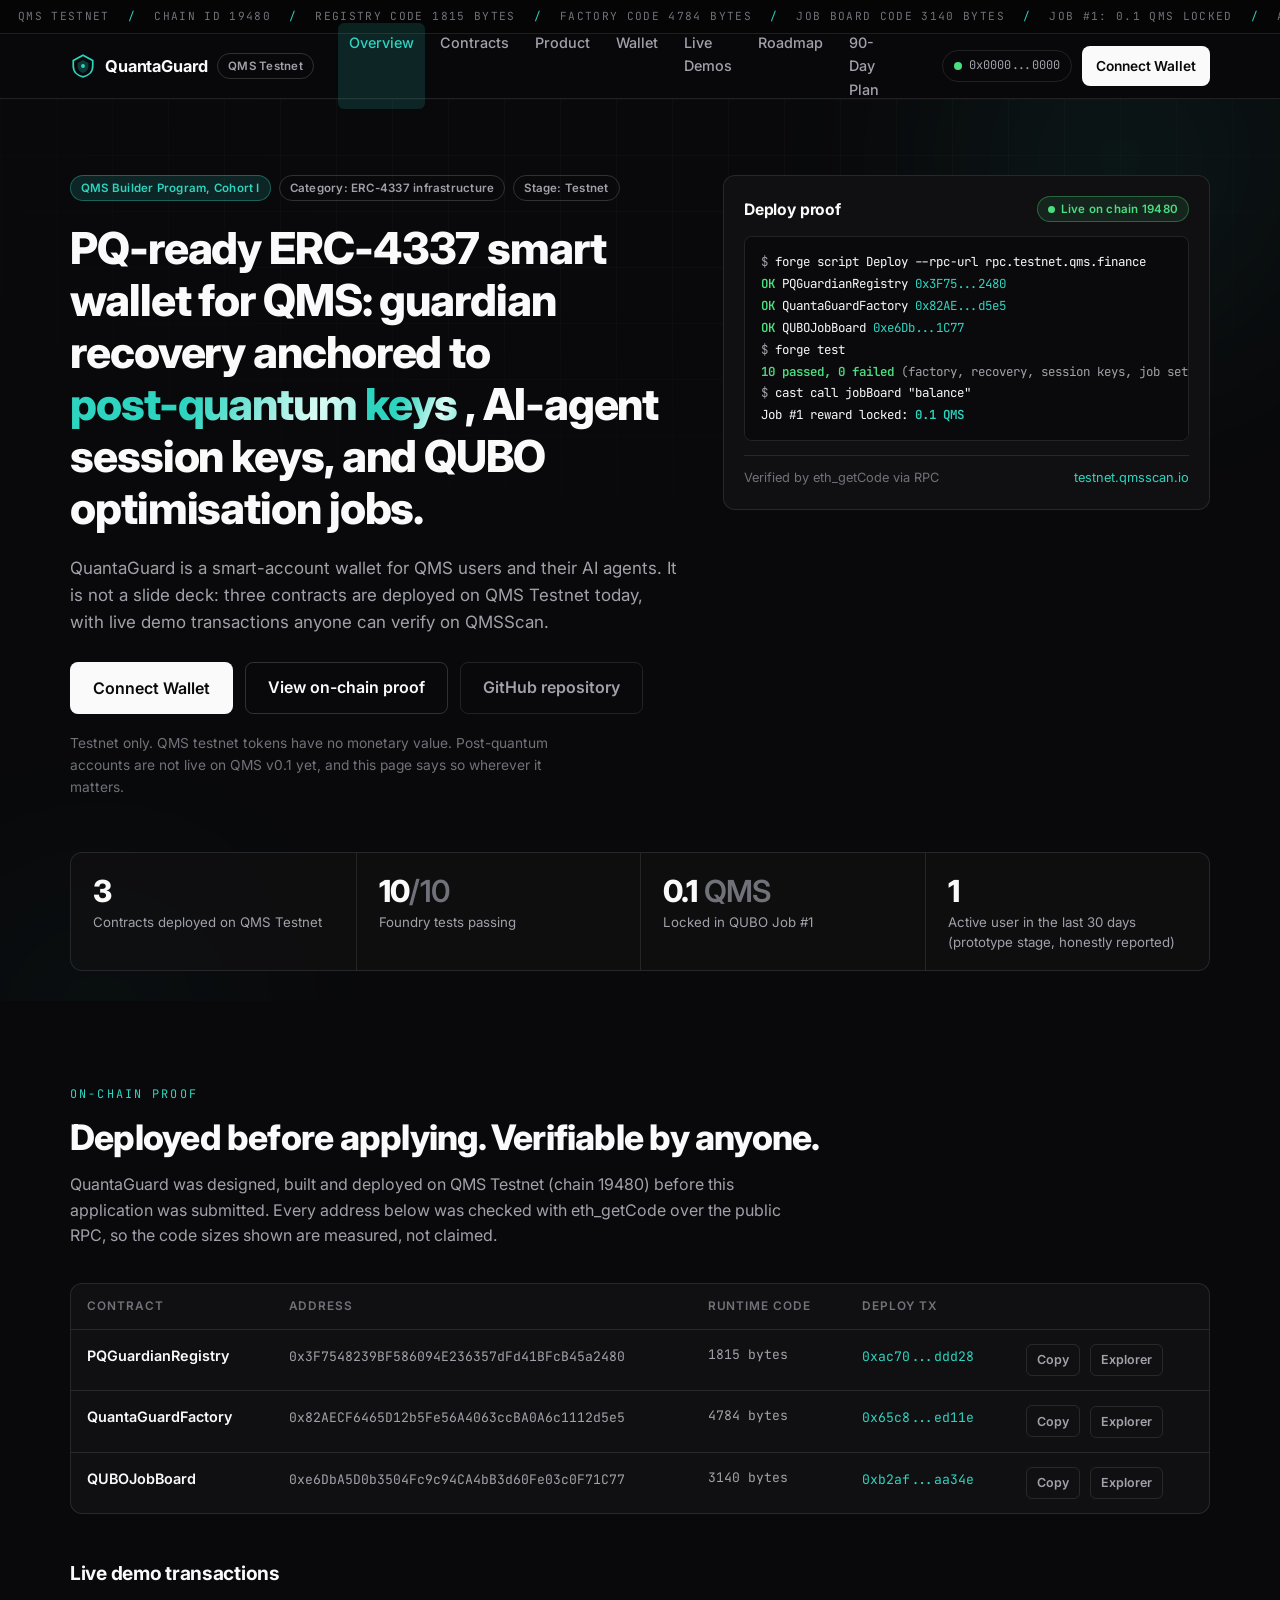
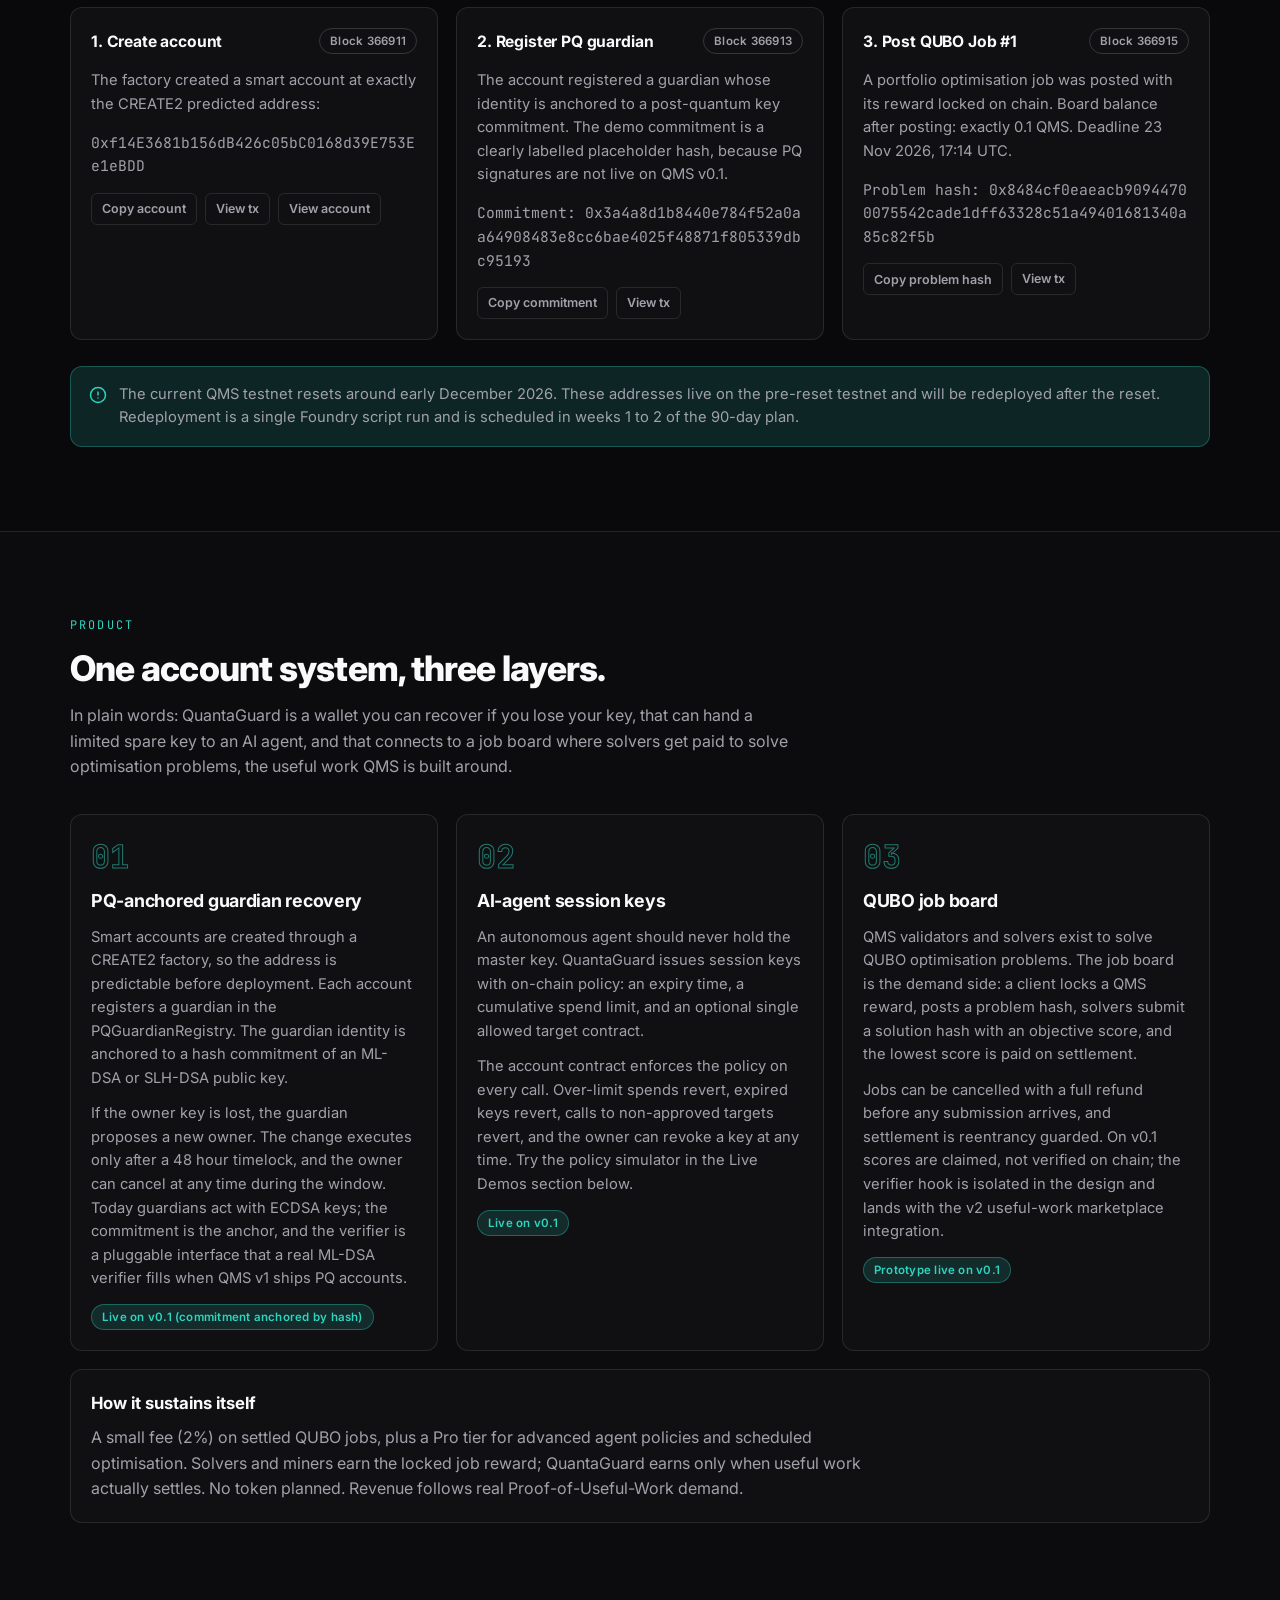
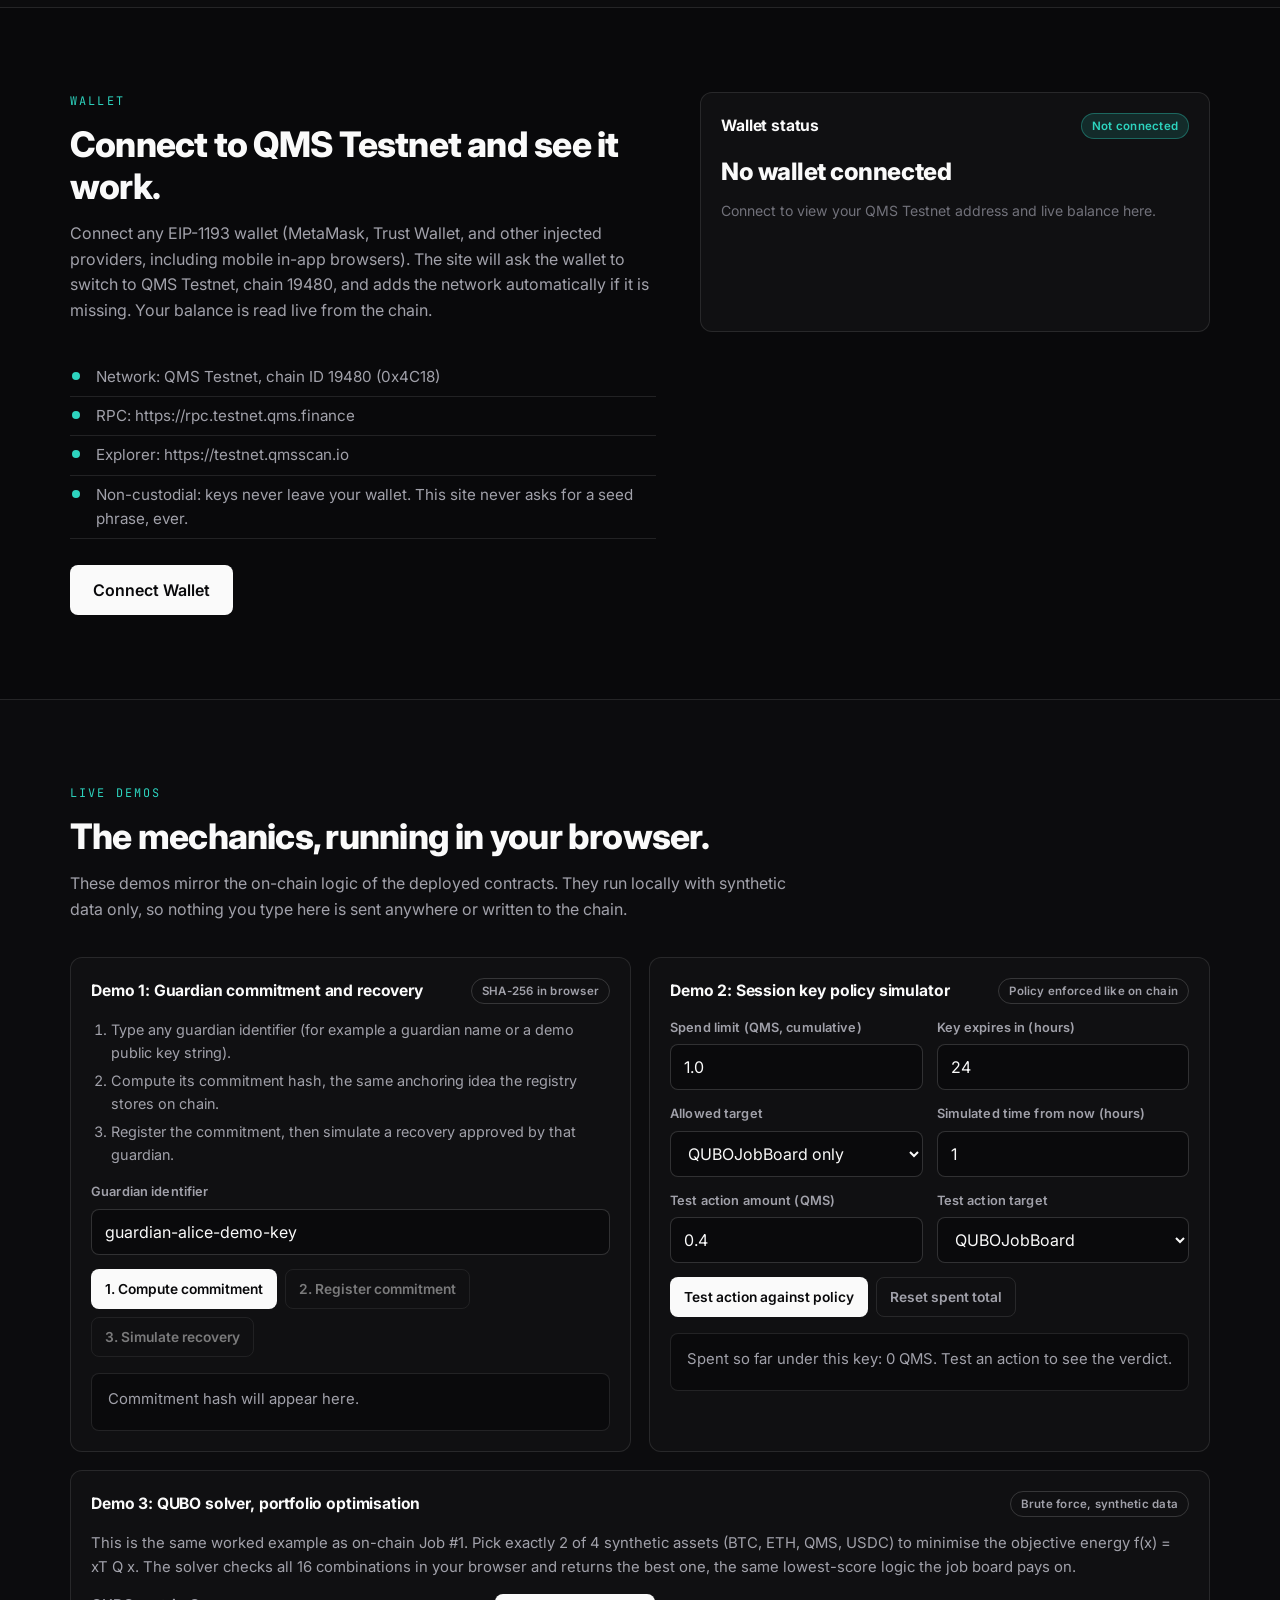
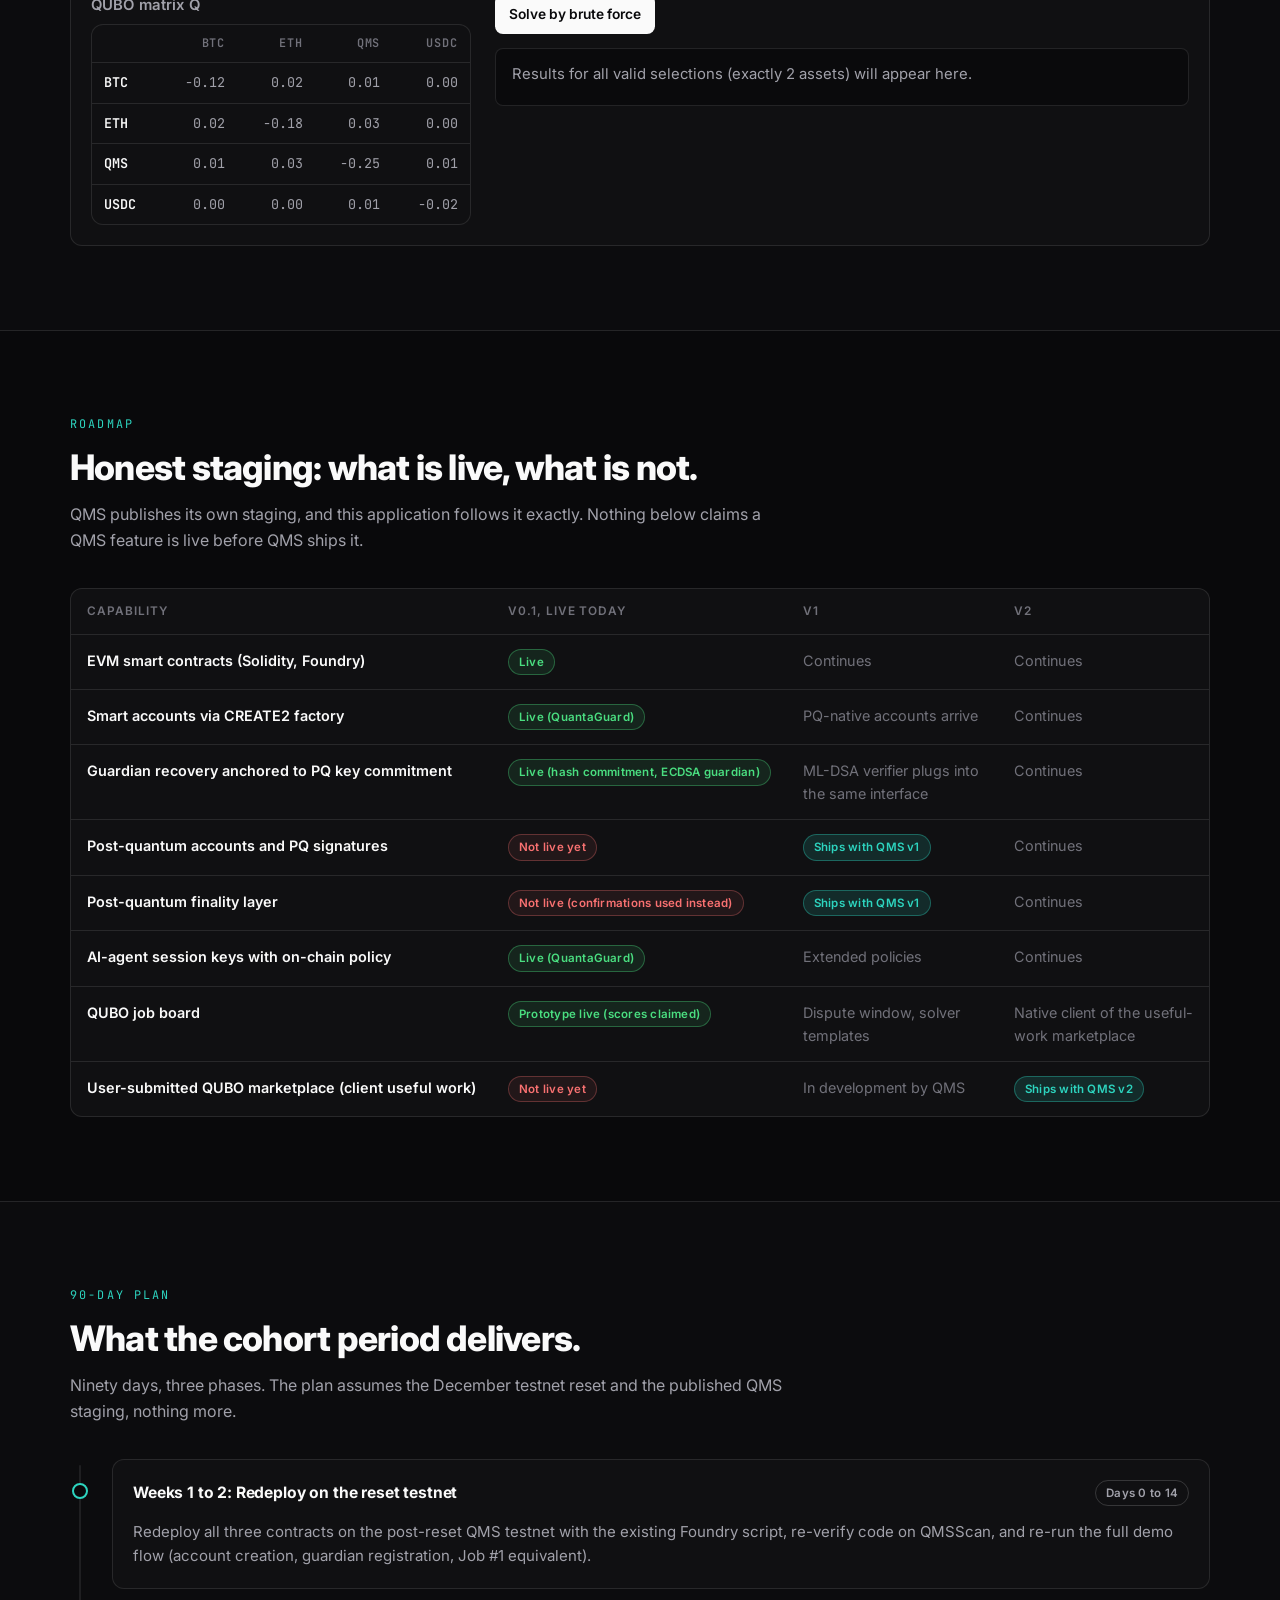
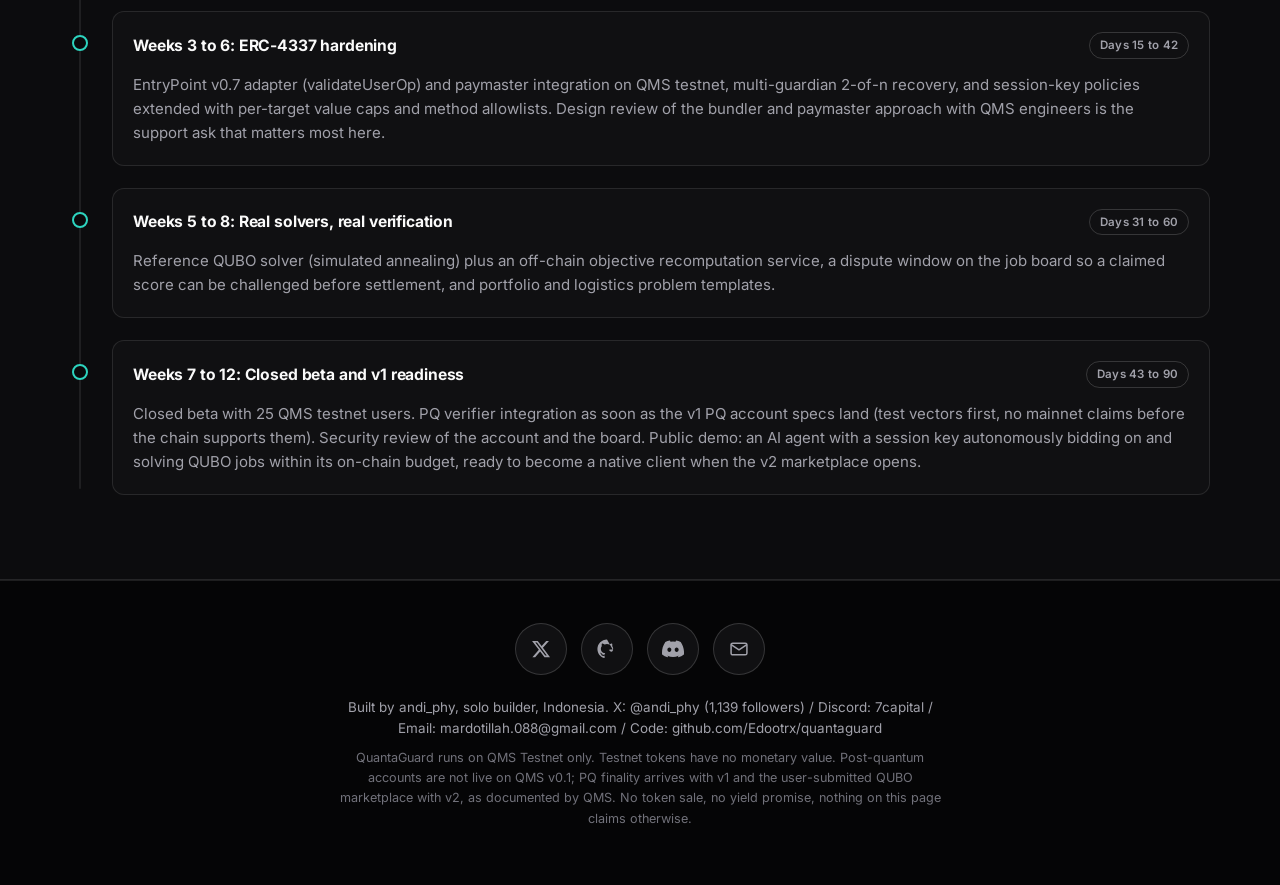
==== site/index.html @ f54b0b78 "Add standalone demo site for Vercel deployment" ====
<!DOCTYPE html>
<html lang="en">
<head>
<meta charset="UTF-8">
<meta name="viewport" content="width=device-width, initial-scale=1.0">
<title>QuantaGuard: PQ-Ready Smart Wallet for QMS</title>
<meta name="description" content="PQ-ready ERC-4337 smart wallet for QMS: guardian recovery anchored to post-quantum keys, AI-agent session keys, and QUBO optimisation jobs. Live on QMS Testnet, chain 19480.">
<link rel="preconnect" href="https://fonts.googleapis.com">
<link rel="preconnect" href="https://fonts.gstatic.com" crossorigin>
<link href="https://fonts.googleapis.com/css2?family=Inter:wght@400;500;600;700;800&family=JetBrains+Mono:wght@400;500;600&display=swap" rel="stylesheet">
<link rel="stylesheet" href="assets/style.css">
</head>
<body>

<div class="ticker" aria-hidden="true">
  <div class="ticker-track" id="tickerTrack">
    <span>QMS TESTNET</span><span class="dot">/</span>
    <span>CHAIN ID 19480</span><span class="dot">/</span>
    <span>REGISTRY CODE 1815 BYTES</span><span class="dot">/</span>
    <span>FACTORY CODE 4784 BYTES</span><span class="dot">/</span>
    <span>JOB BOARD CODE 3140 BYTES</span><span class="dot">/</span>
    <span>JOB #1: 0.1 QMS LOCKED</span><span class="dot">/</span>
    <span>ACCOUNT CREATED AT BLOCK 366911</span><span class="dot">/</span>
    <span>GUARDIAN REGISTERED AT BLOCK 366913</span><span class="dot">/</span>
    <span>JOB POSTED AT BLOCK 366915</span><span class="dot">/</span>
    <span>FOUNDRY TESTS 10 / 10 PASSING</span><span class="dot">/</span>
    <span>TESTNET ONLY: TOKENS HAVE NO MONETARY VALUE</span><span class="dot">/</span>
  </div>
</div>

<header class="nav" id="topnav">
  <div class="nav-inner">
    <a class="brand" href="#overview" data-spy-link>
      <svg class="brand-mark" width="26" height="26" viewBox="0 0 24 24" fill="none" aria-hidden="true"><path d="M12 2 L21 7 V12 C21 17.5 17 21 12 22 C7 21 3 17.5 3 12 V7 Z" stroke="currentColor" stroke-width="1.6"/><path d="M12 6.5 L17 9.3 V12 C17 15.4 14.8 17.6 12 18.4 C9.2 17.6 7 15.4 7 12 V9.3 Z" fill="currentColor" opacity="0.25"/><circle cx="12" cy="12" r="1.8" fill="currentColor"/></svg>
      <span>QuantaGuard</span>
      <span class="badge badge-outline">QMS Testnet</span>
    </a>
    <nav class="nav-links" aria-label="Primary">
      <a href="#overview" data-spy-link data-spy="overview">Overview</a>
      <a href="#contracts" data-spy-link data-spy="contracts">Contracts</a>
      <a href="#product" data-spy-link data-spy="product">Product</a>
      <a href="#wallet" data-spy-link data-spy="wallet">Wallet</a>
      <a href="#demos" data-spy-link data-spy="demos">Live Demos</a>
      <a href="#roadmap" data-spy-link data-spy="roadmap">Roadmap</a>
      <a href="#plan" data-spy-link data-spy="plan">90-Day Plan</a>
    </nav>
    <div class="nav-actions">
      <span class="wallet-chip" id="navWalletChip" hidden>
        <span class="chip-dot"></span><span id="navWalletAddr">0x0000...0000</span>
      </span>
      <button class="btn btn-primary btn-sm magnetic" type="button" data-connect-open>Connect Wallet</button>
      <button class="hamburger" id="hamburger" type="button" aria-label="Open menu" aria-expanded="false" aria-controls="mobileMenu">
        <svg width="22" height="22" viewBox="0 0 24 24" fill="none" stroke="currentColor" stroke-width="2" stroke-linecap="round"><line x1="4" y1="7" x2="20" y2="7"/><line x1="4" y1="12" x2="20" y2="12"/><line x1="4" y1="17" x2="20" y2="17"/></svg>
      </button>
    </div>
  </div>
  <nav class="mobile-menu" id="mobileMenu" aria-label="Mobile">
    <a href="#overview" data-spy-link>Overview<span>What QuantaGuard is</span></a>
    <a href="#contracts" data-spy-link>Contracts<span>On-chain proof, verified live</span></a>
    <a href="#product" data-spy-link>Product<span>The three layers</span></a>
    <a href="#wallet" data-spy-link>Wallet<span>Connect to QMS Testnet</span></a>
    <a href="#demos" data-spy-link>Live Demos<span>Try the mechanics in your browser</span></a>
    <a href="#roadmap" data-spy-link>Roadmap<span>Honest staging: v0.1, v1, v2</span></a>
    <a href="#plan" data-spy-link>90-Day Plan<span>What ships in the cohort</span></a>
    <button class="btn btn-primary" type="button" data-connect-open>Connect Wallet</button>
  </nav>
</header>

<main>

<!-- ============ OVERVIEW / HERO ============ -->
<section class="hero" id="overview">
  <div class="hero-bg" aria-hidden="true">
    <div class="aurora a1"></div>
    <div class="aurora a2"></div>
    <div class="beams"></div>
  </div>
  <div class="container hero-grid">
    <div class="hero-copy">
      <div class="hero-badges">
        <span class="badge">QMS Builder Program, Cohort I</span>
        <span class="badge badge-outline">Category: ERC-4337 infrastructure</span>
        <span class="badge badge-outline">Stage: Testnet</span>
      </div>
      <h1 class="reveal-text" id="heroTitle">PQ-ready ERC-4337 smart wallet for QMS: guardian recovery anchored to <span class="shiny">post-quantum keys</span>, AI-agent session keys, and QUBO optimisation jobs.</h1>
      <p class="hero-sub">QuantaGuard is a smart-account wallet for QMS users and their AI agents. It is not a slide deck: three contracts are deployed on QMS Testnet today, with live demo transactions anyone can verify on QMSScan.</p>
      <div class="hero-actions">
        <button class="btn btn-primary btn-lg magnetic" type="button" data-connect-open>Connect Wallet</button>
        <a class="btn btn-outline btn-lg" href="#contracts" data-spy-link>View on-chain proof</a>
        <a class="btn btn-ghost btn-lg" href="https://github.com/Edootrx/quantaguard" target="_blank" rel="noopener">GitHub repository</a>
      </div>
      <p class="hero-note">Testnet only. QMS testnet tokens have no monetary value. Post-quantum accounts are not live on QMS v0.1 yet, and this page says so wherever it matters.</p>
    </div>

    <aside class="panel deploy-panel spotlight" aria-label="Deployment proof">
      <div class="panel-head">
        <span class="panel-title">Deploy proof</span>
        <span class="badge badge-live"><span class="pulse"></span>Live on chain 19480</span>
      </div>
      <div class="terminal">
        <p><span class="t-dim">$</span> forge script Deploy --rpc-url rpc.testnet.qms.finance</p>
        <p><span class="t-ok">OK</span> PQGuardianRegistry <a href="https://testnet.qmsscan.io/address/0x3F7548239BF586094E236357dFd41BFcB45a2480" target="_blank" rel="noopener">0x3F75...2480</a></p>
        <p><span class="t-ok">OK</span> QuantaGuardFactory <a href="https://testnet.qmsscan.io/address/0x82AECF6465D12b5Fe56A4063ccBA0A6c1112d5e5" target="_blank" rel="noopener">0x82AE...d5e5</a></p>
        <p><span class="t-ok">OK</span> QUBOJobBoard <a href="https://testnet.qmsscan.io/address/0xe6DbA5D0b3504Fc9c94CA4bB3d60Fe03c0F71C77" target="_blank" rel="noopener">0xe6Db...1C77</a></p>
        <p><span class="t-dim">$</span> forge test</p>
        <p><span class="t-ok">10 passed, 0 failed</span> <span class="t-dim">(factory, recovery, session keys, job settlement)</span></p>
        <p><span class="t-dim">$</span> cast call jobBoard "balance"</p>
        <p>Job #1 reward locked: <span class="t-accent">0.1 QMS</span></p>
      </div>
      <div class="panel-foot">
        <span>Verified by eth_getCode via RPC</span>
        <a href="https://testnet.qmsscan.io" target="_blank" rel="noopener">testnet.qmsscan.io</a>
      </div>
    </aside>
  </div>

  <div class="container">
    <div class="stats-strip" id="statsStrip">
      <div class="stat">
        <span class="stat-num" data-count="3" data-decimals="0">0</span>
        <span class="stat-label">Contracts deployed on QMS Testnet</span>
      </div>
      <div class="stat">
        <span class="stat-num"><span data-count="10" data-decimals="0">0</span><span class="stat-dim">/10</span></span>
        <span class="stat-label">Foundry tests passing</span>
      </div>
      <div class="stat">
        <span class="stat-num"><span data-count="0.1" data-decimals="1">0.0</span><span class="stat-dim"> QMS</span></span>
        <span class="stat-label">Locked in QUBO Job #1</span>
      </div>
      <div class="stat">
        <span class="stat-num" data-count="1" data-decimals="0">0</span>
        <span class="stat-label">Active user in the last 30 days (prototype stage, honestly reported)</span>
      </div>
    </div>
  </div>
</section>

<!-- ============ CONTRACTS / ON-CHAIN PROOF ============ -->
<section class="section" id="contracts">
  <div class="container">
    <p class="eyebrow">On-chain proof</p>
    <h2>Deployed before applying. Verifiable by anyone.</h2>
    <p class="section-intro">QuantaGuard was designed, built and deployed on QMS Testnet (chain 19480) before this application was submitted. Every address below was checked with eth_getCode over the public RPC, so the code sizes shown are measured, not claimed.</p>

    <div class="table-wrap">
      <table class="table">
        <thead>
          <tr><th>Contract</th><th>Address</th><th>Runtime code</th><th>Deploy tx</th><th></th></tr>
        </thead>
        <tbody>
          <tr>
            <td class="td-strong">PQGuardianRegistry</td>
            <td><span class="mono truncate">0x3F7548239BF586094E236357dFd41BFcB45a2480</span></td>
            <td class="mono">1815 bytes</td>
            <td><a class="mono" href="https://testnet.qmsscan.io/tx/0xac70a6e5336b00b429b0195145bd33c41818ce972d684e7312d92b4be11ddd28" target="_blank" rel="noopener">0xac70...ddd28</a></td>
            <td class="td-actions">
              <button class="btn btn-ghost btn-xs copy-btn" type="button" data-copy="0x3F7548239BF586094E236357dFd41BFcB45a2480">Copy</button>
              <a class="btn btn-ghost btn-xs" href="https://testnet.qmsscan.io/address/0x3F7548239BF586094E236357dFd41BFcB45a2480" target="_blank" rel="noopener">Explorer</a>
            </td>
          </tr>
          <tr>
            <td class="td-strong">QuantaGuardFactory</td>
            <td><span class="mono truncate">0x82AECF6465D12b5Fe56A4063ccBA0A6c1112d5e5</span></td>
            <td class="mono">4784 bytes</td>
            <td><a class="mono" href="https://testnet.qmsscan.io/tx/0x65c84fbbbeebb95fc017e8ec0f74e2e2fea5cc2403f74d11c6d6765a5dfed11e" target="_blank" rel="noopener">0x65c8...ed11e</a></td>
            <td class="td-actions">
              <button class="btn btn-ghost btn-xs copy-btn" type="button" data-copy="0x82AECF6465D12b5Fe56A4063ccBA0A6c1112d5e5">Copy</button>
              <a class="btn btn-ghost btn-xs" href="https://testnet.qmsscan.io/address/0x82AECF6465D12b5Fe56A4063ccBA0A6c1112d5e5" target="_blank" rel="noopener">Explorer</a>
            </td>
          </tr>
          <tr>
            <td class="td-strong">QUBOJobBoard</td>
            <td><span class="mono truncate">0xe6DbA5D0b3504Fc9c94CA4bB3d60Fe03c0F71C77</span></td>
            <td class="mono">3140 bytes</td>
            <td><a class="mono" href="https://testnet.qmsscan.io/tx/0xb2af487a95150bf97060737cefe5ce0f983f780f3d808326dba466e4f61aa34e" target="_blank" rel="noopener">0xb2af...aa34e</a></td>
            <td class="td-actions">
              <button class="btn btn-ghost btn-xs copy-btn" type="button" data-copy="0xe6DbA5D0b3504Fc9c94CA4bB3d60Fe03c0F71C77">Copy</button>
              <a class="btn btn-ghost btn-xs" href="https://testnet.qmsscan.io/address/0xe6DbA5D0b3504Fc9c94CA4bB3d60Fe03c0F71C77" target="_blank" rel="noopener">Explorer</a>
            </td>
          </tr>
        </tbody>
      </table>
    </div>

    <h3 class="subhead">Live demo transactions</h3>
    <div class="cards-3">
      <article class="panel spotlight">
        <div class="panel-head"><span class="panel-title">1. Create account</span><span class="badge badge-outline">Block 366911</span></div>
        <p>The factory created a smart account at exactly the CREATE2 predicted address:</p>
        <p class="mono break">0xf14E3681b156dB426c05bC0168d39E753Ee1eBDD</p>
        <div class="card-actions">
          <button class="btn btn-ghost btn-xs copy-btn" type="button" data-copy="0xf14E3681b156dB426c05bC0168d39E753Ee1eBDD">Copy account</button>
          <a class="btn btn-ghost btn-xs" href="https://testnet.qmsscan.io/tx/0xb907eda9c270a045491307aedac5325d5889f7ba731b1c28ce944c1a2f00961b" target="_blank" rel="noopener">View tx</a>
          <a class="btn btn-ghost btn-xs" href="https://testnet.qmsscan.io/address/0xf14E3681b156dB426c05bC0168d39E753Ee1eBDD" target="_blank" rel="noopener">View account</a>
        </div>
      </article>
      <article class="panel spotlight">
        <div class="panel-head"><span class="panel-title">2. Register PQ guardian</span><span class="badge badge-outline">Block 366913</span></div>
        <p>The account registered a guardian whose identity is anchored to a post-quantum key commitment. The demo commitment is a clearly labelled placeholder hash, because PQ signatures are not live on QMS v0.1.</p>
        <p class="mono break">Commitment: 0x3a4a8d1b8440e784f52a0aa64908483e8cc6bae4025f48871f805339dbc95193</p>
        <div class="card-actions">
          <button class="btn btn-ghost btn-xs copy-btn" type="button" data-copy="0x3a4a8d1b8440e784f52a0aa64908483e8cc6bae4025f48871f805339dbc95193">Copy commitment</button>
          <a class="btn btn-ghost btn-xs" href="https://testnet.qmsscan.io/tx/0xadacd6025e0cae4fac47e16c198dcb61913479903116e8e9e41613b3039d1fbf" target="_blank" rel="noopener">View tx</a>
        </div>
      </article>
      <article class="panel spotlight">
        <div class="panel-head"><span class="panel-title">3. Post QUBO Job #1</span><span class="badge badge-outline">Block 366915</span></div>
        <p>A portfolio optimisation job was posted with its reward locked on chain. Board balance after posting: exactly 0.1 QMS. Deadline 23 Nov 2026, 17:14 UTC.</p>
        <p class="mono break">Problem hash: 0x8484cf0eaeacb90944700075542cade1dff63328c51a49401681340a85c82f5b</p>
        <div class="card-actions">
          <button class="btn btn-ghost btn-xs copy-btn" type="button" data-copy="0x8484cf0eaeacb90944700075542cade1dff63328c51a49401681340a85c82f5b">Copy problem hash</button>
          <a class="btn btn-ghost btn-xs" href="https://testnet.qmsscan.io/tx/0x6f2b27fbd1f88a42c7dc7cefd239ea8c1a724621854b7240e5ec730a3389da5f" target="_blank" rel="noopener">View tx</a>
        </div>
      </article>
    </div>

    <div class="notice">
      <svg width="18" height="18" viewBox="0 0 24 24" fill="none" stroke="currentColor" stroke-width="2" stroke-linecap="round" aria-hidden="true"><circle cx="12" cy="12" r="10"/><line x1="12" y1="8" x2="12" y2="12"/><line x1="12" y1="16" x2="12.01" y2="16"/></svg>
      <p>The current QMS testnet resets around early December 2026. These addresses live on the pre-reset testnet and will be redeployed after the reset. Redeployment is a single Foundry script run and is scheduled in weeks 1 to 2 of the 90-day plan.</p>
    </div>
  </div>
</section>

<!-- ============ PRODUCT ============ -->
<section class="section section-alt" id="product">
  <div class="container">
    <p class="eyebrow">Product</p>
    <h2>One account system, three layers.</h2>
    <p class="section-intro">In plain words: QuantaGuard is a wallet you can recover if you lose your key, that can hand a limited spare key to an AI agent, and that connects to a job board where solvers get paid to solve optimisation problems, the useful work QMS is built around.</p>

    <div class="cards-3">
      <article class="panel layer spotlight">
        <span class="layer-num">01</span>
        <h3>PQ-anchored guardian recovery</h3>
        <p>Smart accounts are created through a CREATE2 factory, so the address is predictable before deployment. Each account registers a guardian in the PQGuardianRegistry. The guardian identity is anchored to a hash commitment of an ML-DSA or SLH-DSA public key.</p>
        <p>If the owner key is lost, the guardian proposes a new owner. The change executes only after a 48 hour timelock, and the owner can cancel at any time during the window. Today guardians act with ECDSA keys; the commitment is the anchor, and the verifier is a pluggable interface that a real ML-DSA verifier fills when QMS v1 ships PQ accounts.</p>
        <span class="badge">Live on v0.1 (commitment anchored by hash)</span>
      </article>
      <article class="panel layer spotlight">
        <span class="layer-num">02</span>
        <h3>AI-agent session keys</h3>
        <p>An autonomous agent should never hold the master key. QuantaGuard issues session keys with on-chain policy: an expiry time, a cumulative spend limit, and an optional single allowed target contract.</p>
        <p>The account contract enforces the policy on every call. Over-limit spends revert, expired keys revert, calls to non-approved targets revert, and the owner can revoke a key at any time. Try the policy simulator in the Live Demos section below.</p>
        <span class="badge">Live on v0.1</span>
      </article>
      <article class="panel layer spotlight">
        <span class="layer-num">03</span>
        <h3>QUBO job board</h3>
        <p>QMS validators and solvers exist to solve QUBO optimisation problems. The job board is the demand side: a client locks a QMS reward, posts a problem hash, solvers submit a solution hash with an objective score, and the lowest score is paid on settlement.</p>
        <p>Jobs can be cancelled with a full refund before any submission arrives, and settlement is reentrancy guarded. On v0.1 scores are claimed, not verified on chain; the verifier hook is isolated in the design and lands with the v2 useful-work marketplace integration.</p>
        <span class="badge">Prototype live on v0.1</span>
      </article>
    </div>

    <div class="panel sustain">
      <h3>How it sustains itself</h3>
      <p>A small fee (2%) on settled QUBO jobs, plus a Pro tier for advanced agent policies and scheduled optimisation. Solvers and miners earn the locked job reward; QuantaGuard earns only when useful work actually settles. No token planned. Revenue follows real Proof-of-Useful-Work demand.</p>
    </div>
  </div>
</section>

<!-- ============ WALLET ============ -->
<section class="section" id="wallet">
  <div class="container wallet-grid">
    <div>
      <p class="eyebrow">Wallet</p>
      <h2>Connect to QMS Testnet and see it work.</h2>
      <p class="section-intro">Connect any EIP-1193 wallet (MetaMask, Trust Wallet, and other injected providers, including mobile in-app browsers). The site will ask the wallet to switch to QMS Testnet, chain 19480, and adds the network automatically if it is missing. Your balance is read live from the chain.</p>
      <ul class="check-list">
        <li>Network: QMS Testnet, chain ID 19480 (0x4C18)</li>
        <li>RPC: https://rpc.testnet.qms.finance</li>
        <li>Explorer: https://testnet.qmsscan.io</li>
        <li>Non-custodial: keys never leave your wallet. This site never asks for a seed phrase, ever.</li>
      </ul>
      <button class="btn btn-primary btn-lg magnetic" type="button" data-connect-open>Connect Wallet</button>
    </div>
    <aside class="panel wallet-panel spotlight" aria-label="Wallet status">
      <div class="panel-head">
        <span class="panel-title">Wallet status</span>
        <span class="badge" id="walletNetBadge">Not connected</span>
      </div>
      <div class="wallet-state" id="walletDisconnected">
        <p class="wallet-big">No wallet connected</p>
        <p class="wallet-sub">Connect to view your QMS Testnet address and live balance here.</p>
      </div>
      <div class="wallet-state" id="walletConnected" hidden>
        <p class="wallet-label">Address</p>
        <p class="mono break" id="walletAddress">0x0000000000000000000000000000000000000000</p>
        <p class="wallet-label">Balance on QMS Testnet</p>
        <p class="wallet-big"><span id="walletBalance">0.0</span> <span class="stat-dim">QMS</span></p>
        <p class="wallet-sub" id="walletChainLine">Chain: 19480</p>
        <div class="card-actions">
          <button class="btn btn-outline btn-sm" type="button" id="walletSwitchBtn" hidden>Switch to QMS Testnet</button>
          <button class="btn btn-ghost btn-sm" type="button" id="walletRefreshBtn">Refresh balance</button>
          <button class="btn btn-ghost btn-sm" type="button" id="walletDisconnectBtn">Disconnect</button>
        </div>
      </div>
      <p class="wallet-error" id="walletError" role="alert" hidden></p>
    </aside>
  </div>
</section>

<!-- ============ LIVE DEMOS ============ -->
<section class="section section-alt" id="demos">
  <div class="container">
    <p class="eyebrow">Live demos</p>
    <h2>The mechanics, running in your browser.</h2>
    <p class="section-intro">These demos mirror the on-chain logic of the deployed contracts. They run locally with synthetic data only, so nothing you type here is sent anywhere or written to the chain.</p>

    <div class="demo-grid">

      <article class="panel demo spotlight" id="demoGuardian">
        <div class="panel-head"><span class="panel-title">Demo 1: Guardian commitment and recovery</span><span class="badge badge-outline">SHA-256 in browser</span></div>
        <ol class="steps">
          <li>Type any guardian identifier (for example a guardian name or a demo public key string).</li>
          <li>Compute its commitment hash, the same anchoring idea the registry stores on chain.</li>
          <li>Register the commitment, then simulate a recovery approved by that guardian.</li>
        </ol>
        <label class="field-label" for="guardianInput">Guardian identifier</label>
        <input class="input" id="guardianInput" type="text" autocomplete="off" placeholder="e.g. guardian-alice-demo-key" value="guardian-alice-demo-key">
        <div class="card-actions">
          <button class="btn btn-primary btn-sm" type="button" id="guardianHashBtn">1. Compute commitment</button>
          <button class="btn btn-outline btn-sm" type="button" id="guardianRegisterBtn" disabled>2. Register commitment</button>
          <button class="btn btn-outline btn-sm" type="button" id="guardianRecoverBtn" disabled>3. Simulate recovery</button>
        </div>
        <div class="demo-out" id="guardianOut" aria-live="polite">
          <p class="t-dim">Commitment hash will appear here.</p>
        </div>
      </article>

      <article class="panel demo spotlight" id="demoSession">
        <div class="panel-head"><span class="panel-title">Demo 2: Session key policy simulator</span><span class="badge badge-outline">Policy enforced like on chain</span></div>
        <div class="form-grid">
          <div>
            <label class="field-label" for="skLimit">Spend limit (QMS, cumulative)</label>
            <input class="input" id="skLimit" type="number" min="0" step="0.1" value="1.0">
          </div>
          <div>
            <label class="field-label" for="skExpiry">Key expires in (hours)</label>
            <input class="input" id="skExpiry" type="number" min="0" step="1" value="24">
          </div>
          <div>
            <label class="field-label" for="skTarget">Allowed target</label>
            <select class="input" id="skTarget">
              <option value="board" selected>QUBOJobBoard only</option>
              <option value="factory">QuantaGuardFactory only</option>
              <option value="any">Any target</option>
            </select>
          </div>
          <div>
            <label class="field-label" for="skElapsed">Simulated time from now (hours)</label>
            <input class="input" id="skElapsed" type="number" min="0" step="1" value="1">
          </div>
          <div>
            <label class="field-label" for="skAmount">Test action amount (QMS)</label>
            <input class="input" id="skAmount" type="number" min="0" step="0.1" value="0.4">
          </div>
          <div>
            <label class="field-label" for="skActionTarget">Test action target</label>
            <select class="input" id="skActionTarget">
              <option value="board" selected>QUBOJobBoard</option>
              <option value="factory">QuantaGuardFactory</option>
              <option value="other">Some other contract</option>
            </select>
          </div>
        </div>
        <div class="card-actions">
          <button class="btn btn-primary btn-sm" type="button" id="skTestBtn">Test action against policy</button>
          <button class="btn btn-ghost btn-sm" type="button" id="skResetBtn">Reset spent total</button>
        </div>
        <div class="demo-out" id="sessionOut" aria-live="polite">
          <p class="t-dim">Spent so far under this key: 0 QMS. Test an action to see the verdict.</p>
        </div>
      </article>

      <article class="panel demo demo-wide spotlight" id="demoQubo">
        <div class="panel-head"><span class="panel-title">Demo 3: QUBO solver, portfolio optimisation</span><span class="badge badge-outline">Brute force, synthetic data</span></div>
        <p>This is the same worked example as on-chain Job #1. Pick exactly 2 of 4 synthetic assets (BTC, ETH, QMS, USDC) to minimise the objective energy f(x) = xT Q x. The solver checks all 16 combinations in your browser and returns the best one, the same lowest-score logic the job board pays on.</p>
        <div class="qubo-flex">
          <div>
            <p class="field-label">QUBO matrix Q</p>
            <div class="table-wrap">
              <table class="table table-sm" id="quboMatrix">
                <thead><tr><th></th><th>BTC</th><th>ETH</th><th>QMS</th><th>USDC</th></tr></thead>
                <tbody></tbody>
              </table>
            </div>
          </div>
          <div class="qubo-side">
            <button class="btn btn-primary btn-sm" type="button" id="quboRunBtn">Solve by brute force</button>
            <div class="demo-out" id="quboOut" aria-live="polite">
              <p class="t-dim">Results for all valid selections (exactly 2 assets) will appear here.</p>
            </div>
          </div>
        </div>
      </article>

    </div>
  </div>
</section>

<!-- ============ ROADMAP / STAGING ============ -->
<section class="section" id="roadmap">
  <div class="container">
    <p class="eyebrow">Roadmap</p>
    <h2>Honest staging: what is live, what is not.</h2>
    <p class="section-intro">QMS publishes its own staging, and this application follows it exactly. Nothing below claims a QMS feature is live before QMS ships it.</p>

    <div class="table-wrap">
      <table class="table">
        <thead><tr><th>Capability</th><th>v0.1, live today</th><th>v1</th><th>v2</th></tr></thead>
        <tbody>
          <tr>
            <td class="td-strong">EVM smart contracts (Solidity, Foundry)</td>
            <td><span class="badge badge-yes">Live</span></td>
            <td class="td-dim">Continues</td>
            <td class="td-dim">Continues</td>
          </tr>
          <tr>
            <td class="td-strong">Smart accounts via CREATE2 factory</td>
            <td><span class="badge badge-yes">Live (QuantaGuard)</span></td>
            <td class="td-dim">PQ-native accounts arrive</td>
            <td class="td-dim">Continues</td>
          </tr>
          <tr>
            <td class="td-strong">Guardian recovery anchored to PQ key commitment</td>
            <td><span class="badge badge-yes">Live (hash commitment, ECDSA guardian)</span></td>
            <td class="td-dim">ML-DSA verifier plugs into the same interface</td>
            <td class="td-dim">Continues</td>
          </tr>
          <tr>
            <td class="td-strong">Post-quantum accounts and PQ signatures</td>
            <td><span class="badge badge-no">Not live yet</span></td>
            <td><span class="badge">Ships with QMS v1</span></td>
            <td class="td-dim">Continues</td>
          </tr>
          <tr>
            <td class="td-strong">Post-quantum finality layer</td>
            <td><span class="badge badge-no">Not live (confirmations used instead)</span></td>
            <td><span class="badge">Ships with QMS v1</span></td>
            <td class="td-dim">Continues</td>
          </tr>
          <tr>
            <td class="td-strong">AI-agent session keys with on-chain policy</td>
            <td><span class="badge badge-yes">Live (QuantaGuard)</span></td>
            <td class="td-dim">Extended policies</td>
            <td class="td-dim">Continues</td>
          </tr>
          <tr>
            <td class="td-strong">QUBO job board</td>
            <td><span class="badge badge-yes">Prototype live (scores claimed)</span></td>
            <td class="td-dim">Dispute window, solver templates</td>
            <td class="td-dim">Native client of the useful-work marketplace</td>
          </tr>
          <tr>
            <td class="td-strong">User-submitted QUBO marketplace (client useful work)</td>
            <td><span class="badge badge-no">Not live yet</span></td>
            <td class="td-dim">In development by QMS</td>
            <td><span class="badge">Ships with QMS v2</span></td>
          </tr>
        </tbody>
      </table>
    </div>
  </div>
</section>

<!-- ============ 90-DAY PLAN ============ -->
<section class="section section-alt" id="plan">
  <div class="container">
    <p class="eyebrow">90-day plan</p>
    <h2>What the cohort period delivers.</h2>
    <p class="section-intro">Ninety days, three phases. The plan assumes the December testnet reset and the published QMS staging, nothing more.</p>

    <div class="timeline" id="timeline">
      <div class="beam" aria-hidden="true"><div class="beam-fill" id="beamFill"></div></div>

      <article class="tl-item">
        <span class="tl-dot"></span>
        <div class="panel spotlight">
          <div class="panel-head"><span class="panel-title">Weeks 1 to 2: Redeploy on the reset testnet</span><span class="badge badge-outline">Days 0 to 14</span></div>
          <p>Redeploy all three contracts on the post-reset QMS testnet with the existing Foundry script, re-verify code on QMSScan, and re-run the full demo flow (account creation, guardian registration, Job #1 equivalent).</p>
        </div>
      </article>

      <article class="tl-item">
        <span class="tl-dot"></span>
        <div class="panel spotlight">
          <div class="panel-head"><span class="panel-title">Weeks 3 to 6: ERC-4337 hardening</span><span class="badge badge-outline">Days 15 to 42</span></div>
          <p>EntryPoint v0.7 adapter (validateUserOp) and paymaster integration on QMS testnet, multi-guardian 2-of-n recovery, and session-key policies extended with per-target value caps and method allowlists. Design review of the bundler and paymaster approach with QMS engineers is the support ask that matters most here.</p>
        </div>
      </article>

      <article class="tl-item">
        <span class="tl-dot"></span>
        <div class="panel spotlight">
          <div class="panel-head"><span class="panel-title">Weeks 5 to 8: Real solvers, real verification</span><span class="badge badge-outline">Days 31 to 60</span></div>
          <p>Reference QUBO solver (simulated annealing) plus an off-chain objective recomputation service, a dispute window on the job board so a claimed score can be challenged before settlement, and portfolio and logistics problem templates.</p>
        </div>
      </article>

      <article class="tl-item">
        <span class="tl-dot"></span>
        <div class="panel spotlight">
          <div class="panel-head"><span class="panel-title">Weeks 7 to 12: Closed beta and v1 readiness</span><span class="badge badge-outline">Days 43 to 90</span></div>
          <p>Closed beta with 25 QMS testnet users. PQ verifier integration as soon as the v1 PQ account specs land (test vectors first, no mainnet claims before the chain supports them). Security review of the account and the board. Public demo: an AI agent with a session key autonomously bidding on and solving QUBO jobs within its on-chain budget, ready to become a native client when the v2 marketplace opens.</p>
        </div>
      </article>
    </div>
  </div>
</section>

</main>

<!-- ============ FOOTER ============ -->
<footer class="footer">
  <div class="container">
    <div class="social-row" role="navigation" aria-label="Social links">
      <a class="social-btn" href="https://x.com/andi_phy" target="_blank" rel="noopener" aria-label="X profile of andi_phy" title="X: @andi_phy">
        <svg width="20" height="20" viewBox="0 0 24 24" fill="currentColor" aria-hidden="true"><path d="M18.244 2.25h3.308l-7.227 8.26 8.502 11.24H16.17l-5.214-6.817L4.99 21.75H1.68l7.73-8.835L1.254 2.25H8.08l4.713 6.231zm-1.161 17.52h1.833L7.084 4.126H5.117z"/></svg>
      </a>
      <a class="social-btn" href="https://github.com/Edootrx/quantaguard" target="_blank" rel="noopener" aria-label="GitHub repository" title="GitHub: Edootrx/quantaguard">
        <svg width="20" height="20" viewBox="0 0 24 24" fill="currentColor" aria-hidden="true"><path d="M12 .5C5.65.5.5 5.65.5 12c0 5.08 3.29 9.39 7.86 10.91.58.11.79-.25.79-.55 0-.27-.01-1.17-.02-2.12-3.2.7-3.88-1.36-3.88-1.36-.52-1.33-1.28-1.68-1.28-1.68-1.04-.71.08-.7.08-.7 1.15.08 1.76 1.19 1.76 1.19 1.03 1.76 2.69 1.25 3.35.96.1-.75.4-1.25.72-1.54-2.55-.29-5.24-1.28-5.24-5.69 0-1.26.45-2.28 1.19-3.09-.12-.29-.52-1.46.11-3.05 0 0 .97-.31 3.17 1.18a11.1 11.1 0 0 1 5.78 0c2.2-1.49 3.17-1.18 3.17-1.18.63 1.59.23 2.76.11 3.05.74.81 1.19 1.83 1.19 3.09 0 4.42-2.7 5.39-5.26 1.28 1.06.31.84.31 1.9 0 1.37-.01 2.48-.01 2.82 0 .3.2.67.8.55A11.51 11.51 0 0 0 23.5 12C23.5 5.65 18.35.5 12 .5z"/></svg>
      </a>
      <button class="social-btn" type="button" id="discordCopyBtn" aria-label="Copy Discord handle 7capital" title="Discord: 7capital (tap to copy)">
        <svg width="22" height="22" viewBox="0 0 24 24" fill="currentColor" aria-hidden="true"><path d="M20.32 4.37a19.8 19.8 0 0 0-4.93-1.51 13.78 13.78 0 0 0-.64 1.28 18.27 18.27 0 0 0-5.5 0 12.64 12.64 0 0 0-.64-1.28h-.05A19.74 19.74 0 0 0 3.64 4.37C.54 9.04-.32 13.58.1 18.06a19.9 19.9 0 0 0 6.04 3.03c.24-.33.47-.67.66-1.03a12.9 12.9 0 0 1-1.04-.5c.09-.07.17-.14.25-.21a14.2 14.2 0 0 0 12.02 0c.08.07.16.14.25.21-.33.2-.68.36-1.04.5.19.36.42.7.66 1.03a19.84 19.84 0 0 0 6.03-3.03c.5-5.18-.84-9.68-3.53-13.66ZM8.02 15.33c-1.18 0-2.16-1.08-2.16-2.42s.95-2.42 2.16-2.42 2.18 1.09 2.16 2.42c0 1.34-.95 2.42-2.16 2.42Zm7.97 0c-1.18 0-2.15-1.08-2.15-2.42s.95-2.42 2.15-2.42 2.18 1.09 2.16 2.42c0 1.34-.94 2.42-2.16 2.42Z"/></svg>
      </button>
      <a class="social-btn" href="mailto:mardotillah.088@gmail.com" aria-label="Email the builder" title="Email: mardotillah.088@gmail.com">
        <svg width="20" height="20" viewBox="0 0 24 24" fill="none" stroke="currentColor" stroke-width="1.8" stroke-linecap="round" stroke-linejoin="round" aria-hidden="true"><rect x="2.5" y="5" width="19" height="14" rx="2"/><path d="m3 7 9 6 9-6"/></svg>
      </a>
    </div>
    <p class="footer-small">Built by andi_phy, solo builder, Indonesia. X: @andi_phy (1,139 followers) / Discord: 7capital / Email: mardotillah.088@gmail.com / Code: github.com/Edootrx/quantaguard</p>
    <p class="footer-small dim">QuantaGuard runs on QMS Testnet only. Testnet tokens have no monetary value. Post-quantum accounts are not live on QMS v0.1; PQ finality arrives with v1 and the user-submitted QUBO marketplace with v2, as documented by QMS. No token sale, no yield promise, nothing on this page claims otherwise.</p>
  </div>
</footer>

<!-- ============ WALLET MODAL ============ -->
<div class="modal-backdrop" id="walletModal" hidden>
  <div class="modal" role="dialog" aria-modal="true" aria-labelledby="walletModalTitle">
    <div class="modal-head">
      <h3 id="walletModalTitle">Connect Wallet</h3>
      <button class="modal-close" type="button" id="walletModalClose" aria-label="Close">
        <svg width="20" height="20" viewBox="0 0 24 24" fill="none" stroke="currentColor" stroke-width="2" stroke-linecap="round"><line x1="6" y1="6" x2="18" y2="18"/><line x1="18" y1="6" x2="6" y2="18"/></svg>
      </button>
    </div>
    <p class="modal-sub">Connect to QMS Testnet (chain 19480). The wallet stays in full control of your keys at all times.</p>
    <div class="modal-options">
      <button class="wallet-option" type="button" id="optInjected">
        <span class="wallet-option-main">
          <span class="wallet-option-name">Browser wallet</span>
          <span class="wallet-option-desc" id="optInjectedDesc">MetaMask, Trust Wallet, or any injected EIP-1193 provider, including mobile in-app browsers.</span>
        </span>
        <span class="badge" id="optInjectedBadge">Detecting</span>
      </button>
      <button class="wallet-option" type="button" id="optWalletConnect">
        <span class="wallet-option-main">
          <span class="wallet-option-name">WalletConnect</span>
          <span class="wallet-option-desc">Scan a QR code with a WalletConnect v2 compatible wallet.</span>
        </span>
        <span class="badge badge-outline" id="optWalletConnectBadge">Setup required</span>
      </button>
    </div>
    <p class="modal-status" id="walletModalStatus" aria-live="polite"></p>
    <div class="modal-note">
      <svg width="16" height="16" viewBox="0 0 24 24" fill="none" stroke="currentColor" stroke-width="2" stroke-linecap="round" aria-hidden="true"><path d="M12 2 L21 7 V12 C21 17.5 17 21 12 22 C7 21 3 17.5 3 12 V7 Z"/></svg>
      <p>This site never asks for a seed phrase or a private key. If anything ever does, close it. It is not us.</p>
    </div>
  </div>
</div>

<div class="toast" id="toast" role="status" aria-live="polite" hidden></div>

<script src="assets/app.js"></script>
</body>
</html>
---- site/assets/style.css ----
/* QuantaGuard site styles. Dark zinc theme, one teal accent, shadcn-style discipline. */

:root {
  --bg: #09090b;
  --bg-alt: #0c0c0e;
  --panel: #101012;
  --panel-2: #141416;
  --border: rgba(255, 255, 255, 0.1);
  --border-strong: rgba(255, 255, 255, 0.16);
  --text: #fafafa;
  --text-dim: #a1a1aa;
  --text-faint: #71717a;
  --accent: #2dd4bf;
  --accent-dim: rgba(45, 212, 191, 0.14);
  --danger: #f87171;
  --ok: #4ade80;
  --radius: 8px;
  --radius-lg: 12px;
  --font: "Inter", system-ui, -apple-system, "Segoe UI", Roboto, sans-serif;
  --mono: "JetBrains Mono", ui-monospace, SFMono-Regular, Menlo, monospace;
  --nav-h: 64px;
}

* { box-sizing: border-box; }

html {
  scroll-behavior: smooth;
  -webkit-text-size-adjust: 100%;
}

body {
  margin: 0;
  background: var(--bg);
  color: var(--text);
  font-family: var(--font);
  font-size: 16px;
  line-height: 1.6;
  overflow-x: hidden;
}

::selection { background: var(--accent); color: #04211c; }

a { color: var(--accent); text-decoration: none; }
a:hover { text-decoration: underline; }

.container {
  width: 100%;
  max-width: 1180px;
  margin: 0 auto;
  padding: 0 20px;
}

.mono {
  font-family: var(--mono);
  font-size: 0.82rem;
  word-break: break-all;
}
.mono.truncate {
  display: inline-block;
  max-width: 340px;
  overflow: hidden;
  text-overflow: ellipsis;
  white-space: nowrap;
  vertical-align: bottom;
  word-break: normal;
}
.break { word-break: break-all; }
.t-dim { color: var(--text-dim); }
.t-ok { color: var(--ok); font-weight: 600; }
.t-accent { color: var(--accent); font-weight: 600; }

/* ---------- Ticker ---------- */
.ticker {
  background: #050506;
  border-bottom: 1px solid var(--border);
  overflow: hidden;
  white-space: nowrap;
  height: 34px;
  display: flex;
  align-items: center;
}
.ticker-track {
  display: inline-flex;
  gap: 18px;
  padding-left: 18px;
  font-family: var(--mono);
  font-size: 0.7rem;
  letter-spacing: 0.12em;
  color: var(--text-faint);
  animation: marquee 46s linear infinite;
  will-change: transform;
}
.ticker-track .dot { color: var(--accent); }
@keyframes marquee {
  from { transform: translateX(0); }
  to { transform: translateX(-50%); }
}

/* ---------- Nav ---------- */
.nav {
  position: sticky;
  top: 0;
  z-index: 60;
  background: rgba(9, 9, 11, 0.86);
  backdrop-filter: blur(12px);
  border-bottom: 1px solid var(--border);
}
.nav-inner {
  max-width: 1180px;
  margin: 0 auto;
  padding: 0 20px;
  height: var(--nav-h);
  display: flex;
  align-items: center;
  gap: 24px;
}
.brand {
  display: inline-flex;
  align-items: center;
  gap: 9px;
  color: var(--text);
  font-weight: 700;
  font-size: 1.02rem;
  letter-spacing: -0.01em;
  flex-shrink: 0;
}
.brand:hover { text-decoration: none; }
.brand-mark { color: var(--accent); }
.nav-links {
  display: flex;
  gap: 4px;
  margin-left: auto;
}
.nav-links a {
  color: var(--text-dim);
  font-size: 0.9rem;
  font-weight: 500;
  padding: 8px 11px;
  border-radius: 6px;
}
.nav-links a:hover { color: var(--text); text-decoration: none; background: rgba(255,255,255,0.05); }
.nav-links a.active { color: var(--accent); background: var(--accent-dim); }
.nav-actions {
  display: flex;
  align-items: center;
  gap: 10px;
  margin-left: 8px;
}
.wallet-chip {
  display: inline-flex;
  align-items: center;
  gap: 7px;
  font-family: var(--mono);
  font-size: 0.75rem;
  color: var(--text-dim);
  border: 1px solid var(--border);
  border-radius: 999px;
  padding: 5px 11px;
}
.chip-dot { width: 8px; height: 8px; border-radius: 50%; background: var(--ok); }
.hamburger {
  display: none;
  background: none;
  border: 1px solid var(--border);
  border-radius: 8px;
  color: var(--text);
  width: 44px;
  height: 44px;
  align-items: center;
  justify-content: center;
  cursor: pointer;
}
.mobile-menu {
  display: none;
  border-top: 1px solid var(--border);
  padding: 10px 20px 18px;
  flex-direction: column;
}
.mobile-menu.open { display: flex; }
.mobile-menu a {
  color: var(--text);
  font-weight: 600;
  font-size: 1rem;
  padding: 13px 6px;
  border-bottom: 1px solid var(--border);
  display: flex;
  flex-direction: column;
  min-height: 52px;
  justify-content: center;
}
.mobile-menu a span { color: var(--text-faint); font-weight: 400; font-size: 0.82rem; }
.mobile-menu a:hover { text-decoration: none; color: var(--accent); }
.mobile-menu .btn { margin-top: 14px; }

/* ---------- Buttons and badges ---------- */
.btn {
  display: inline-flex;
  align-items: center;
  justify-content: center;
  gap: 8px;
  font-family: var(--font);
  font-weight: 600;
  font-size: 0.92rem;
  border-radius: var(--radius);
  border: 1px solid transparent;
  padding: 9px 16px;
  min-height: 44px;
  cursor: pointer;
  transition: background 0.15s ease, border-color 0.15s ease, color 0.15s ease, transform 0.1s ease;
  white-space: nowrap;
}
.btn:hover { text-decoration: none; }
.btn:active { transform: translateY(1px); }
.btn:disabled { opacity: 0.45; cursor: not-allowed; }
.btn-primary { background: var(--text); color: #09090b; }
.btn-primary:hover { background: #e4e4e7; }
.btn-outline { background: transparent; color: var(--text); border-color: var(--border-strong); }
.btn-outline:hover { background: rgba(255,255,255,0.06); }
.btn-ghost { background: transparent; color: var(--text-dim); border-color: var(--border); }
.btn-ghost:hover { color: var(--text); background: rgba(255,255,255,0.05); }
.btn-sm { min-height: 40px; padding: 7px 13px; font-size: 0.86rem; }
.btn-xs { min-height: 32px; padding: 4px 10px; font-size: 0.78rem; border-radius: 6px; }
.btn-lg { min-height: 50px; padding: 12px 22px; font-size: 1rem; }

.badge {
  display: inline-flex;
  align-items: center;
  gap: 6px;
  font-size: 0.72rem;
  font-weight: 600;
  letter-spacing: 0.02em;
  color: var(--accent);
  background: var(--accent-dim);
  border: 1px solid rgba(45, 212, 191, 0.35);
  border-radius: 999px;
  padding: 3px 10px;
  white-space: nowrap;
}
.badge-outline { color: var(--text-dim); background: transparent; border-color: var(--border-strong); }
.badge-live { color: var(--ok); background: rgba(74, 222, 128, 0.1); border-color: rgba(74, 222, 128, 0.35); }
.badge-yes { color: var(--ok); background: rgba(74, 222, 128, 0.1); border-color: rgba(74, 222, 128, 0.35); }
.badge-no { color: var(--danger); background: rgba(248, 113, 113, 0.08); border-color: rgba(248, 113, 113, 0.3); }
.pulse {
  width: 7px; height: 7px; border-radius: 50%;
  background: var(--ok);
  animation: pulse 1.8s ease-in-out infinite;
}
@keyframes pulse { 0%, 100% { opacity: 1; } 50% { opacity: 0.3; } }

/* ---------- Hero ---------- */
.hero {
  position: relative;
  padding: 76px 0 30px;
  overflow: hidden;
  scroll-margin-top: 76px;
}
.hero-bg { position: absolute; inset: 0; pointer-events: none; }
.aurora {
  position: absolute;
  border-radius: 50%;
  filter: blur(90px);
  opacity: 0.5;
}
.aurora.a1 { width: 560px; height: 560px; background: radial-gradient(circle, rgba(45,212,191,0.20), transparent 65%); top: -220px; right: -120px; }
.aurora.a2 { width: 480px; height: 480px; background: radial-gradient(circle, rgba(45,212,191,0.10), transparent 65%); bottom: -260px; left: -140px; }
.beams {
  position: absolute; inset: 0;
  background-image:
    linear-gradient(rgba(255,255,255,0.025) 1px, transparent 1px),
    linear-gradient(90deg, rgba(255,255,255,0.025) 1px, transparent 1px);
  background-size: 56px 56px;
  mask-image: radial-gradient(ellipse 90% 70% at 50% 0%, black 30%, transparent 75%);
  -webkit-mask-image: radial-gradient(ellipse 90% 70% at 50% 0%, black 30%, transparent 75%);
}
.hero-grid {
  position: relative;
  display: grid;
  grid-template-columns: 1.25fr 1fr;
  gap: 44px;
  align-items: start;
}
.hero-badges { display: flex; flex-wrap: wrap; gap: 8px; margin-bottom: 22px; }
.hero h1 {
  font-size: clamp(1.7rem, 3.6vw, 2.75rem);
  line-height: 1.18;
  letter-spacing: -0.025em;
  font-weight: 800;
  margin: 0 0 20px;
}
.reveal-text .word { display: inline-block; opacity: 0; transform: translateY(10px); animation: wordIn 0.5s ease forwards; }
@keyframes wordIn { to { opacity: 1; transform: none; } }
.shiny {
  background: linear-gradient(110deg, var(--accent) 20%, #d9fbf4 40%, var(--accent) 60%);
  background-size: 220% 100%;
  -webkit-background-clip: text;
  background-clip: text;
  color: transparent;
  animation: shine 3.4s linear infinite;
}
@keyframes shine { from { background-position: 120% 0; } to { background-position: -120% 0; } }
.hero-sub { color: var(--text-dim); font-size: 1.06rem; margin: 0 0 26px; max-width: 56ch; }
.hero-actions { display: flex; flex-wrap: wrap; gap: 12px; margin-bottom: 18px; }
.hero-note { color: var(--text-faint); font-size: 0.86rem; max-width: 58ch; margin: 0; }

.stats-strip {
  position: relative;
  margin-top: 54px;
  display: grid;
  grid-template-columns: repeat(4, 1fr);
  border: 1px solid var(--border);
  border-radius: var(--radius-lg);
  background: rgba(16, 16, 18, 0.75);
}
.stat { padding: 22px 22px 18px; border-left: 1px solid var(--border); }
.stat:first-child { border-left: none; }
.stat-num { display: block; font-size: 1.9rem; font-weight: 800; letter-spacing: -0.02em; line-height: 1.1; }
.stat-dim { color: var(--text-faint); font-weight: 600; }
.stat-label { display: block; color: var(--text-dim); font-size: 0.83rem; margin-top: 5px; line-height: 1.45; }

/* ---------- Panels ---------- */
.panel {
  background: var(--panel);
  border: 1px solid var(--border);
  border-radius: var(--radius-lg);
  padding: 20px;
  position: relative;
}
.spotlight { overflow: hidden; }
.spotlight::before {
  content: "";
  position: absolute; inset: 0;
  background: radial-gradient(420px circle at var(--mx, 50%) var(--my, 50%), rgba(45,212,191,0.09), transparent 65%);
  opacity: 0;
  transition: opacity 0.25s ease;
  pointer-events: none;
}
.spotlight:hover::before { opacity: 1; }
.panel-head {
  display: flex;
  align-items: center;
  justify-content: space-between;
  gap: 12px;
  margin-bottom: 14px;
  flex-wrap: wrap;
}
.panel-title { font-weight: 700; font-size: 0.98rem; letter-spacing: -0.01em; }
.panel-foot {
  display: flex; justify-content: space-between; gap: 12px; flex-wrap: wrap;
  border-top: 1px solid var(--border);
  padding-top: 12px; margin-top: 14px;
  color: var(--text-faint); font-size: 0.8rem;
}
.terminal {
  font-family: var(--mono);
  font-size: 0.78rem;
  line-height: 1.75;
  background: #0a0a0c;
  border: 1px solid var(--border);
  border-radius: var(--radius);
  padding: 14px 16px;
  overflow-x: auto;
}
.terminal p { margin: 0; white-space: nowrap; }
.terminal a { font-family: var(--mono); }

/* ---------- Sections ---------- */
.section { padding: 84px 0; scroll-margin-top: 76px; }
.section-alt { background: var(--bg-alt); border-top: 1px solid var(--border); border-bottom: 1px solid var(--border); }
.eyebrow {
  font-family: var(--mono);
  font-size: 0.74rem;
  letter-spacing: 0.18em;
  color: var(--accent);
  text-transform: uppercase;
  margin: 0 0 12px;
}
.section h2 {
  font-size: clamp(1.55rem, 3vw, 2.2rem);
  letter-spacing: -0.022em;
  line-height: 1.2;
  margin: 0 0 14px;
  font-weight: 800;
}
.section-intro { color: var(--text-dim); max-width: 72ch; margin: 0 0 34px; font-size: 1rem; }
.subhead { font-size: 1.2rem; letter-spacing: -0.015em; margin: 44px 0 18px; }

/* ---------- Tables ---------- */
.table-wrap { overflow-x: auto; border: 1px solid var(--border); border-radius: var(--radius-lg); background: var(--panel); }
.table { width: 100%; border-collapse: collapse; font-size: 0.9rem; min-width: 640px; }
.table th {
  text-align: left;
  font-size: 0.74rem;
  letter-spacing: 0.08em;
  text-transform: uppercase;
  color: var(--text-faint);
  font-weight: 600;
  padding: 13px 16px;
  border-bottom: 1px solid var(--border);
  white-space: nowrap;
}
.table td { padding: 14px 16px; border-bottom: 1px solid var(--border); vertical-align: top; color: var(--text-dim); }
.table tr:last-child td { border-bottom: none; }
.table .td-strong { color: var(--text); font-weight: 600; white-space: nowrap; }
.table .td-dim { color: var(--text-faint); }
.td-actions { white-space: nowrap; }
.td-actions .btn { margin-right: 6px; }
.table-sm { min-width: 0; font-size: 0.84rem; }
.table-sm th, .table-sm td { padding: 9px 12px; text-align: right; font-family: var(--mono); }
.table-sm th:first-child, .table-sm td:first-child { text-align: left; }
.table-sm tr.best td { color: var(--accent); font-weight: 600; }

/* ---------- Cards ---------- */
.cards-3 { display: grid; grid-template-columns: repeat(3, 1fr); gap: 18px; }
.cards-3 .panel p { color: var(--text-dim); font-size: 0.92rem; }
.card-actions { display: flex; flex-wrap: wrap; gap: 8px; margin-top: 14px; }
.layer { padding-top: 26px; }
.layer-num {
  font-family: var(--mono);
  font-size: 2rem;
  font-weight: 600;
  color: transparent;
  -webkit-text-stroke: 1px rgba(45, 212, 191, 0.55);
  display: block;
  line-height: 1;
  margin-bottom: 14px;
}
.layer h3 { margin: 0 0 10px; font-size: 1.12rem; letter-spacing: -0.015em; }
.layer p { margin: 0 0 12px; }
.sustain { margin-top: 18px; }
.sustain h3 { margin: 0 0 8px; font-size: 1.05rem; }
.sustain p { color: var(--text-dim); margin: 0; max-width: 78ch; }

.notice {
  display: flex; gap: 12px;
  margin-top: 26px;
  border: 1px solid rgba(45, 212, 191, 0.3);
  background: var(--accent-dim);
  border-radius: var(--radius-lg);
  padding: 16px 18px;
  color: var(--text-dim);
  font-size: 0.92rem;
}
.notice svg { color: var(--accent); flex-shrink: 0; margin-top: 3px; }
.notice p { margin: 0; }

/* ---------- Wallet ---------- */
.wallet-grid { display: grid; grid-template-columns: 1.15fr 1fr; gap: 44px; align-items: start; }
.check-list { list-style: none; padding: 0; margin: 0 0 26px; color: var(--text-dim); font-size: 0.95rem; }
.check-list li { padding: 7px 0 7px 26px; position: relative; border-bottom: 1px solid var(--border); word-break: break-word; }
.check-list li::before {
  content: "";
  position: absolute; left: 2px; top: 14px;
  width: 8px; height: 8px; border-radius: 50%;
  background: var(--accent);
}
.wallet-panel { min-height: 240px; }
.wallet-big { font-size: 1.5rem; font-weight: 800; letter-spacing: -0.02em; margin: 4px 0 8px; }
.wallet-sub { color: var(--text-faint); font-size: 0.88rem; margin: 0; }
.wallet-label { color: var(--text-faint); font-size: 0.74rem; letter-spacing: 0.1em; text-transform: uppercase; margin: 14px 0 2px; font-weight: 600; }
.wallet-label:first-child { margin-top: 0; }
.wallet-error { color: var(--danger); font-size: 0.88rem; margin: 14px 0 0; word-break: break-word; }

/* ---------- Demos ---------- */
.demo-grid { display: grid; grid-template-columns: 1fr 1fr; gap: 18px; }
.demo-wide { grid-column: 1 / -1; }
.demo p { color: var(--text-dim); font-size: 0.93rem; }
.steps { color: var(--text-dim); font-size: 0.9rem; margin: 0 0 16px; padding-left: 20px; }
.steps li { margin-bottom: 5px; }
.field-label { display: block; font-size: 0.8rem; font-weight: 600; color: var(--text-dim); margin: 0 0 6px; letter-spacing: 0.01em; }
.input {
  width: 100%;
  background: #0a0a0c;
  border: 1px solid var(--border-strong);
  border-radius: var(--radius);
  color: var(--text);
  font-family: var(--font);
  font-size: 16px;
  padding: 11px 13px;
  min-height: 46px;
}
.input:focus { outline: 2px solid rgba(45,212,191,0.5); outline-offset: 1px; border-color: var(--accent); }
select.input { appearance: auto; }
.form-grid { display: grid; grid-template-columns: 1fr 1fr; gap: 14px; margin-bottom: 6px; }
.demo-out {
  margin-top: 16px;
  background: #0a0a0c;
  border: 1px solid var(--border);
  border-radius: var(--radius);
  padding: 14px 16px;
  font-size: 0.88rem;
  color: var(--text-dim);
  min-height: 58px;
}
.demo-out p { margin: 0 0 6px; }
.demo-out p:last-child { margin-bottom: 0; }
.demo-out .mono { color: var(--text); }
.verdict { font-weight: 700; letter-spacing: 0.01em; }
.verdict.ok { color: var(--ok); }
.verdict.blocked { color: var(--danger); }
.qubo-flex { display: grid; grid-template-columns: minmax(260px, 380px) 1fr; gap: 24px; align-items: start; }
.qubo-side .demo-out { margin-top: 14px; }
.qubo-results { margin-top: 4px; }

/* ---------- Timeline ---------- */
.timeline { position: relative; margin-top: 8px; }
.beam {
  position: absolute;
  left: 9px; top: 6px; bottom: 6px;
  width: 2px;
  background: rgba(255,255,255,0.08);
  border-radius: 2px;
  overflow: hidden;
}
.beam-fill {
  width: 100%;
  height: 0%;
  background: linear-gradient(180deg, var(--accent), rgba(45,212,191,0.35));
  transition: height 0.12s linear;
}
.tl-item { position: relative; padding: 0 0 22px 42px; }
.tl-item:last-child { padding-bottom: 0; }
.tl-dot {
  position: absolute;
  left: 2px; top: 24px;
  width: 16px; height: 16px;
  border-radius: 50%;
  background: var(--bg);
  border: 2px solid var(--accent);
  z-index: 1;
}
.tl-item p { color: var(--text-dim); margin: 0; font-size: 0.94rem; }

/* ---------- Footer ---------- */
.footer { border-top: 1px solid var(--border); padding: 42px 0 48px; background: #050506; }
.social-row { display: flex; justify-content: center; gap: 14px; margin-bottom: 22px; }
.social-btn {
  width: 52px; height: 52px;
  display: inline-flex; align-items: center; justify-content: center;
  border: 1px solid var(--border-strong);
  border-radius: 50%;
  background: var(--panel);
  color: var(--text-dim);
  cursor: pointer;
  transition: color 0.15s ease, border-color 0.15s ease, transform 0.15s ease;
}
.social-btn:hover { color: var(--accent); border-color: var(--accent); text-decoration: none; transform: translateY(-2px); }
.footer-small { text-align: center; color: var(--text-dim); font-size: 0.84rem; margin: 0 auto 8px; max-width: 76ch; }
.footer-small.dim { color: var(--text-faint); font-size: 0.79rem; }

/* ---------- Modal ---------- */
.modal-backdrop {
  position: fixed; inset: 0;
  background: rgba(0, 0, 0, 0.72);
  backdrop-filter: blur(4px);
  z-index: 100;
  display: flex;
  align-items: center;
  justify-content: center;
  padding: 18px;
}
.modal-backdrop[hidden] { display: none; }
.modal {
  background: var(--panel-2);
  border: 1px solid var(--border-strong);
  border-radius: 14px;
  width: 100%;
  max-width: 430px;
  padding: 22px;
  box-shadow: 0 24px 60px rgba(0,0,0,0.55);
}
.modal-head { display: flex; align-items: center; justify-content: space-between; margin-bottom: 6px; }
.modal-head h3 { margin: 0; font-size: 1.15rem; letter-spacing: -0.01em; }
.modal-close {
  background: none; border: 1px solid var(--border); border-radius: 8px;
  color: var(--text-dim); width: 40px; height: 40px;
  display: inline-flex; align-items: center; justify-content: center; cursor: pointer;
}
.modal-close:hover { color: var(--text); }
.modal-sub { color: var(--text-dim); font-size: 0.9rem; margin: 0 0 16px; }
.modal-options { display: flex; flex-direction: column; gap: 10px; }
.wallet-option {
  display: flex; align-items: center; justify-content: space-between; gap: 12px;
  width: 100%;
  text-align: left;
  background: var(--panel);
  border: 1px solid var(--border-strong);
  border-radius: var(--radius-lg);
  padding: 15px 16px;
  min-height: 64px;
  color: var(--text);
  font-family: var(--font);
  cursor: pointer;
}
.wallet-option:hover { border-color: var(--accent); }
.wallet-option:disabled { opacity: 0.55; cursor: not-allowed; }
.wallet-option-main { display: flex; flex-direction: column; gap: 2px; }
.wallet-option-name { font-weight: 700; font-size: 0.98rem; }
.wallet-option-desc { color: var(--text-faint); font-size: 0.8rem; line-height: 1.45; }
.modal-status { color: var(--text-dim); font-size: 0.88rem; min-height: 22px; margin: 14px 0 0; }
.modal-status.error { color: var(--danger); }
.modal-note {
  display: flex; gap: 10px;
  margin-top: 16px;
  border-top: 1px solid var(--border);
  padding-top: 14px;
  color: var(--text-faint);
  font-size: 0.82rem;
}
.modal-note svg { color: var(--accent); flex-shrink: 0; margin-top: 2px; }
.modal-note p { margin: 0; }

/* ---------- Toast ---------- */
.toast {
  position: fixed;
  left: 50%;
  bottom: 26px;
  transform: translateX(-50%) translateY(8px);
  background: var(--panel-2);
  border: 1px solid var(--accent);
  color: var(--text);
  font-size: 0.9rem;
  font-weight: 600;
  padding: 12px 20px;
  border-radius: 999px;
  z-index: 120;
  opacity: 0;
  pointer-events: none;
  transition: opacity 0.2s ease, transform 0.2s ease;
  max-width: calc(100vw - 32px);
  text-align: center;
}
.toast.show { opacity: 1; transform: translateX(-50%) translateY(0); }

/* ---------- Responsive ---------- */
@media (max-width: 1020px) {
  .nav-links { display: none; }
  .hamburger { display: inline-flex; }
  .nav-actions { margin-left: auto; }
}
@media (max-width: 900px) {
  .hero-grid { grid-template-columns: 1fr; }
  .cards-3 { grid-template-columns: 1fr; }
  .demo-grid { grid-template-columns: 1fr; }
  .wallet-grid { grid-template-columns: 1fr; }
  .stats-strip { grid-template-columns: 1fr 1fr; }
  .stat:nth-child(3) { border-left: none; }
  .stat { border-top: 1px solid var(--border); }
  .stat:nth-child(-n+2) { border-top: none; }
  .qubo-flex { grid-template-columns: 1fr; }
}
@media (max-width: 560px) {
  .section { padding: 62px 0; }
  .hero { padding: 52px 0 22px; }
  .form-grid { grid-template-columns: 1fr; }
  .stats-strip { grid-template-columns: 1fr; }
  .stat { border-left: none; border-top: 1px solid var(--border); }
  .stat:first-child { border-top: none; }
  .hero-actions .btn { width: 100%; }
  .brand .badge { display: none; }
  .wallet-chip { display: none; }
  .modal-backdrop { align-items: flex-end; padding: 0; }
  .modal {
    max-width: 100%;
    border-radius: 16px 16px 0 0;
    border-bottom: none;
    padding: 22px 20px calc(22px + env(safe-area-inset-bottom));
  }
  .mono.truncate { max-width: 180px; }
  .ticker-track { animation-duration: 32s; }
}

@media (prefers-reduced-motion: reduce) {
  .ticker-track, .shiny, .pulse { animation: none; }
  html { scroll-behavior: auto; }
  .reveal-text .word { opacity: 1; transform: none; animation: none; }
}
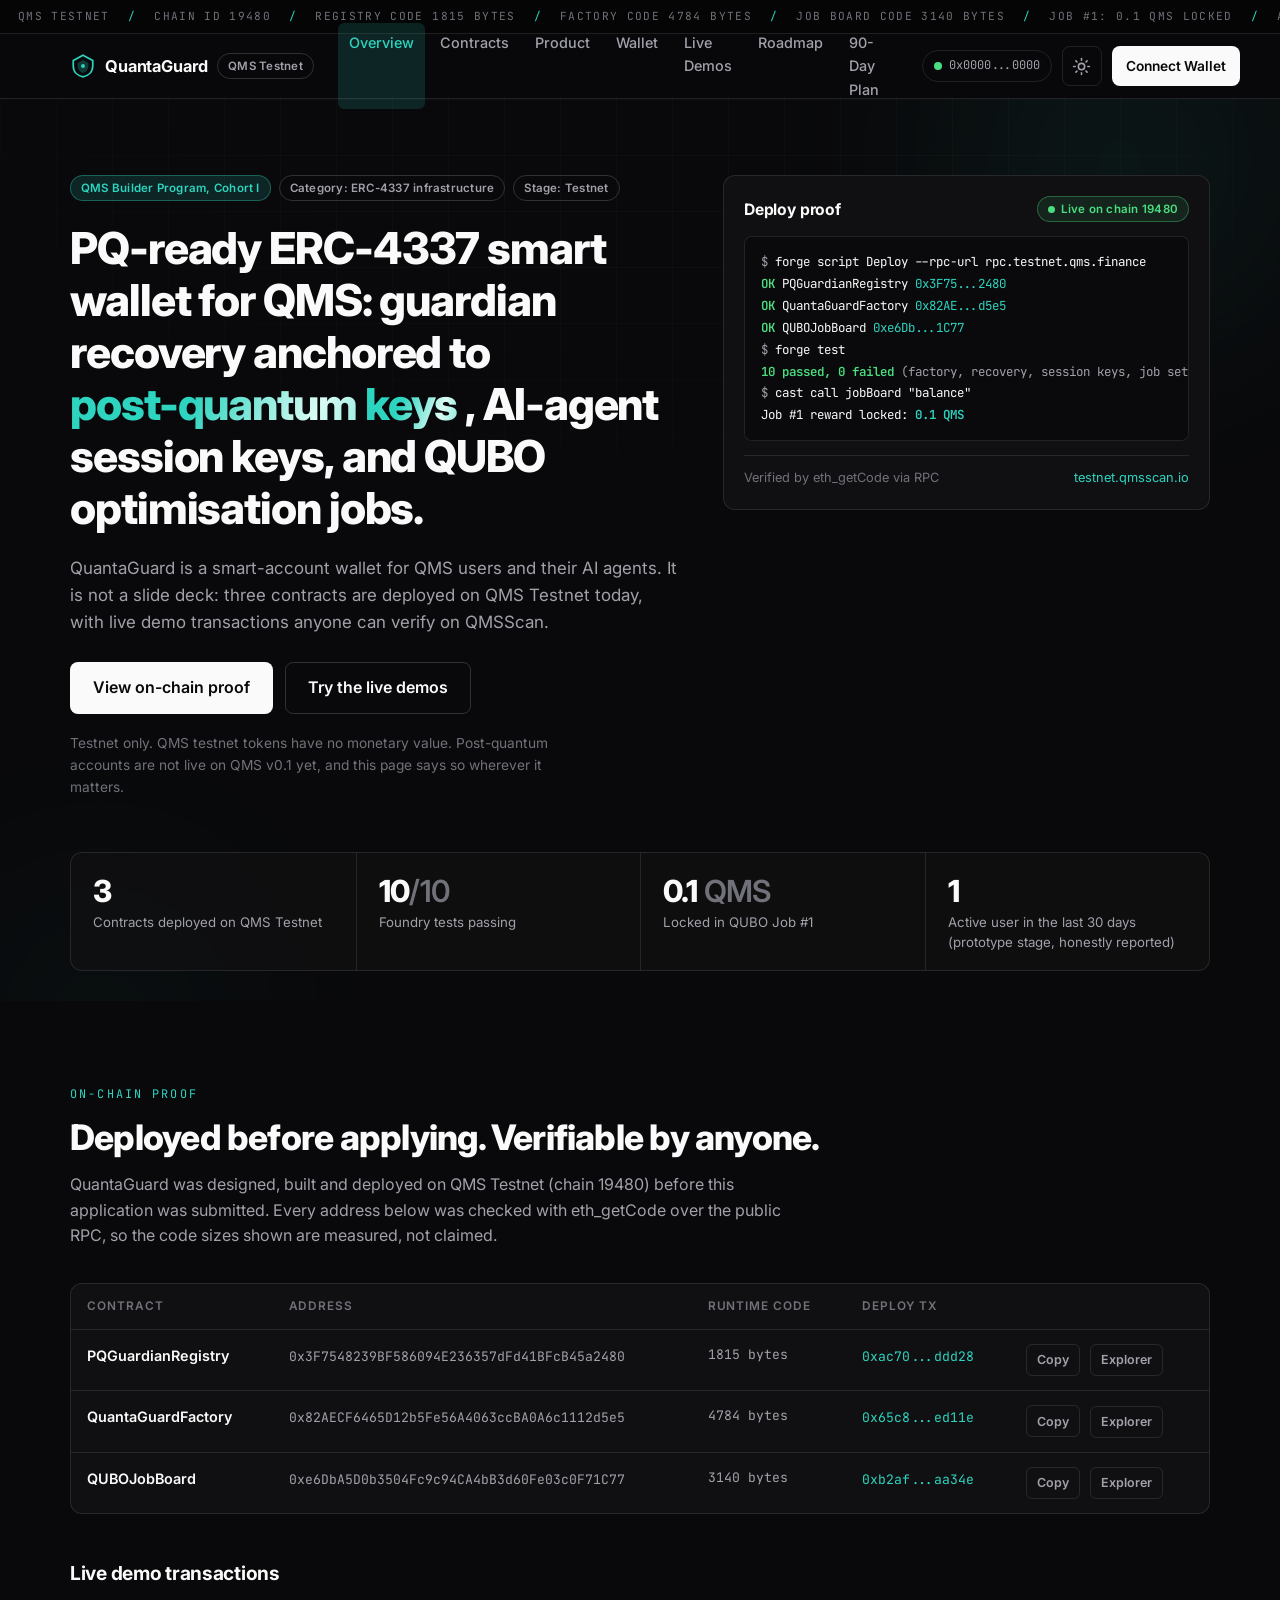
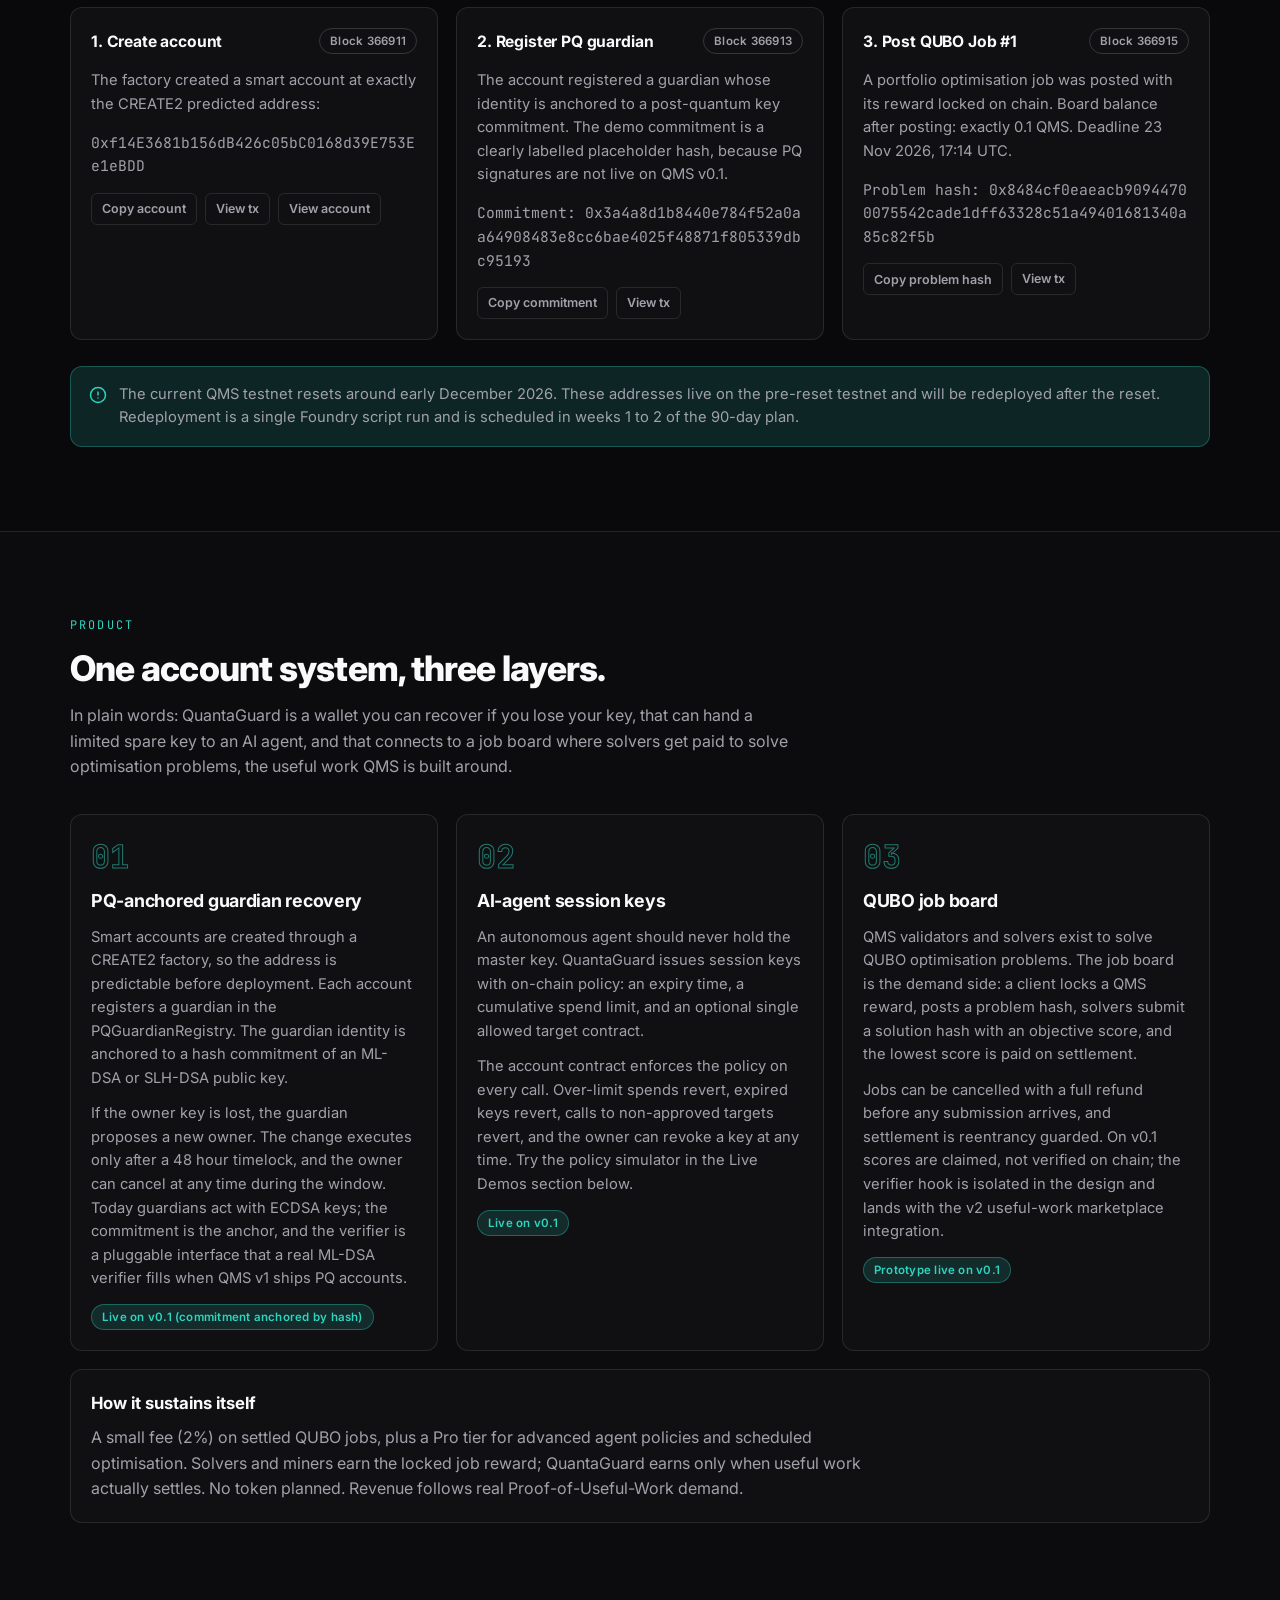
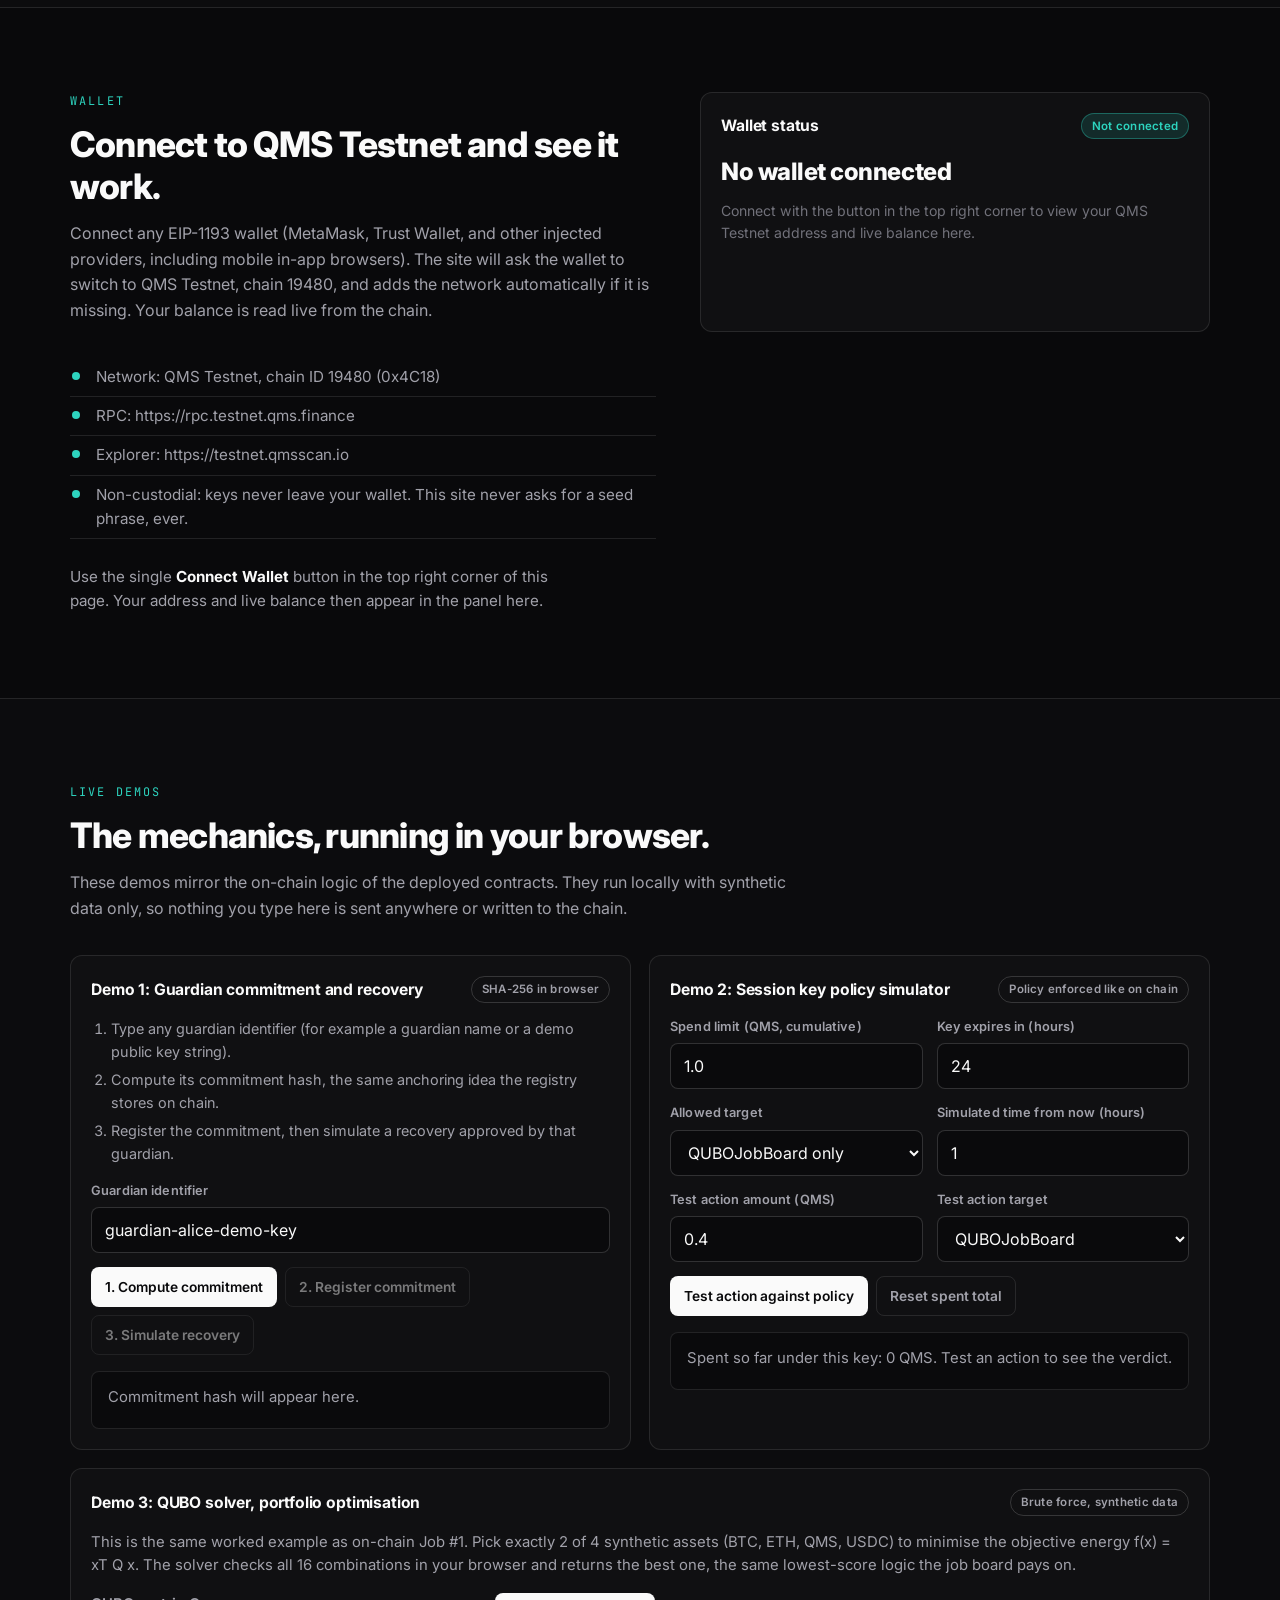
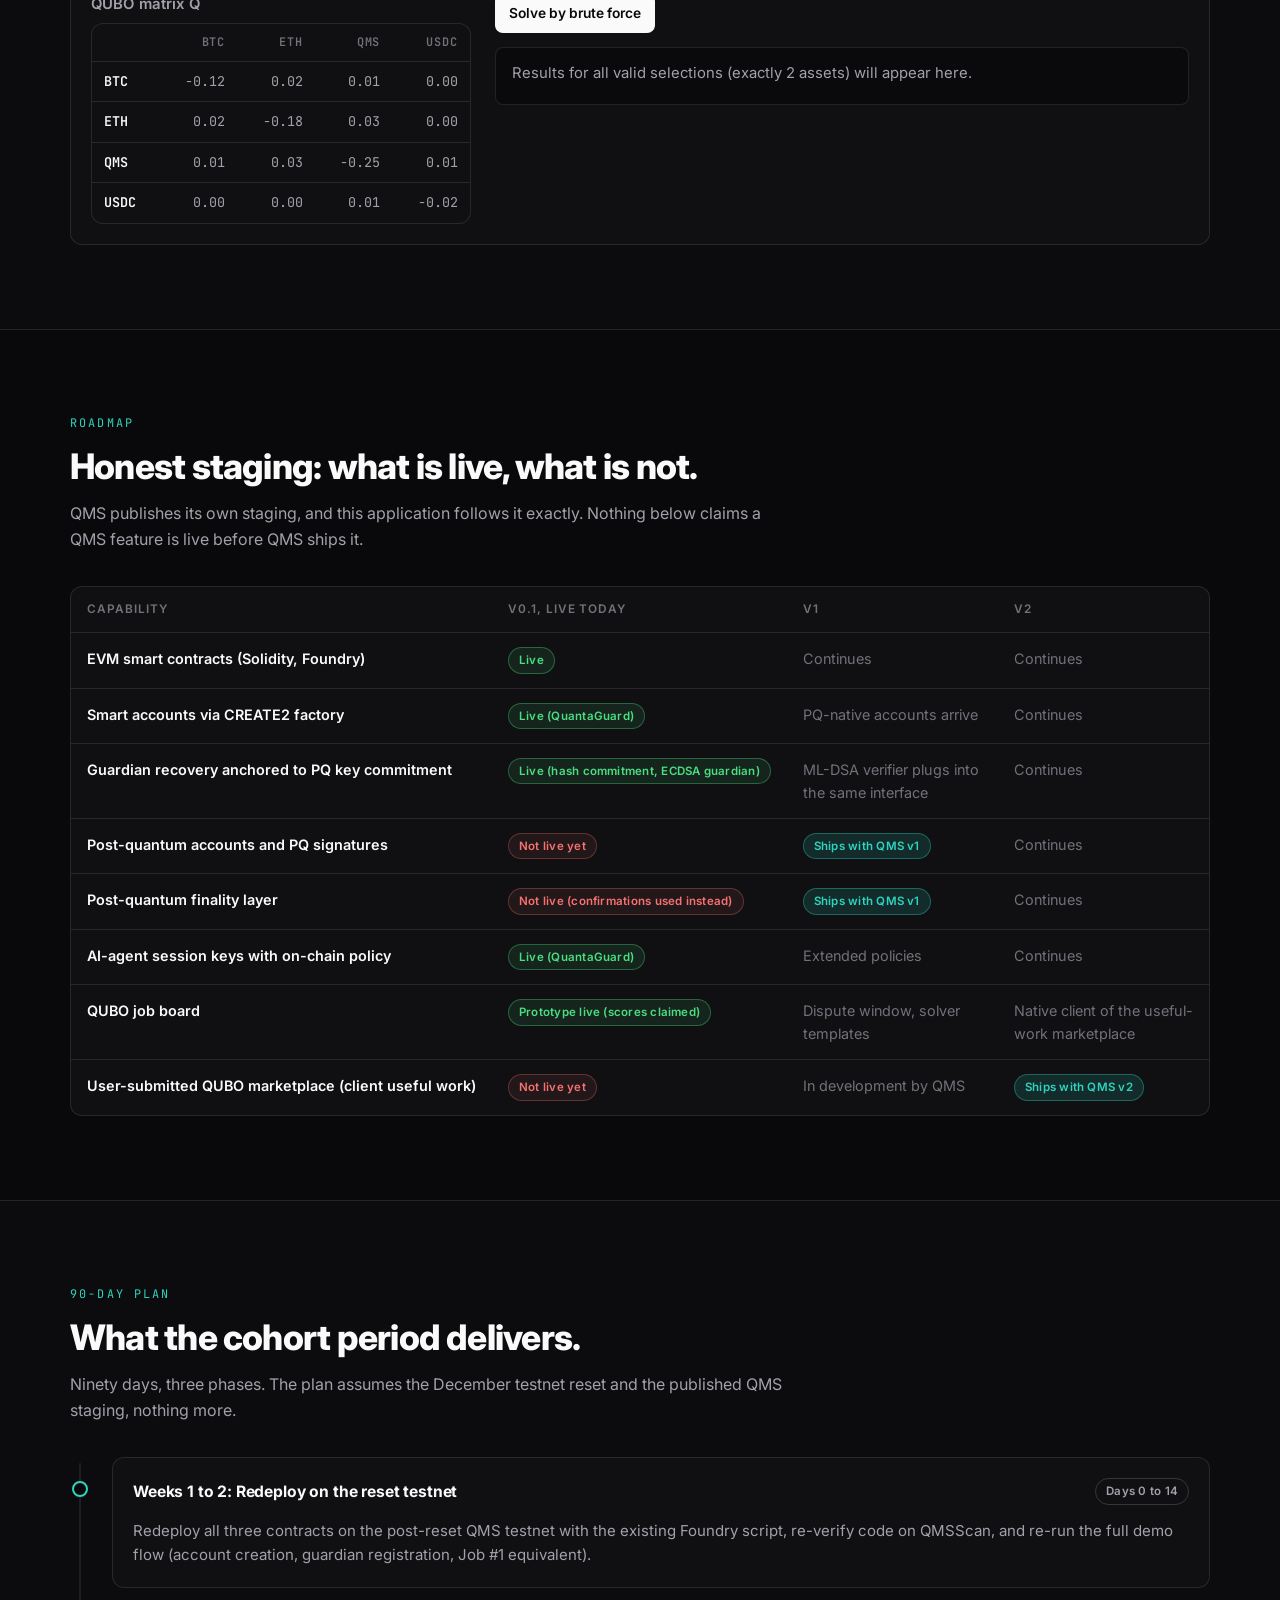
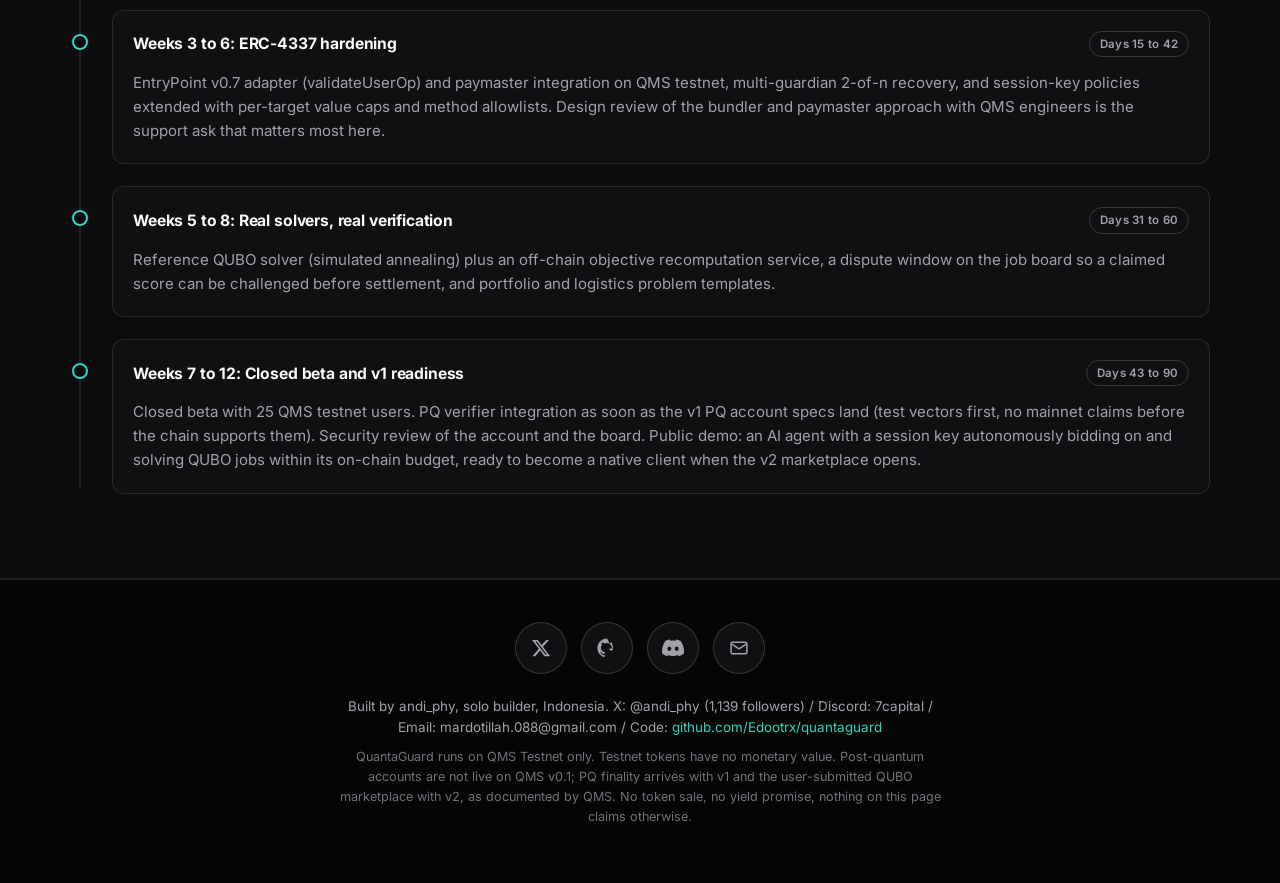
==== commit b69eb0a2: "Site: single top-right wallet connect, dark/light theme toggle, GitHub link moved to footer, demo ha" ====
--- a/site/index.html
+++ b/site/index.html
@@ -1,8 +1,9 @@
 <!DOCTYPE html>
-<html lang="en">
+<html lang="en" data-theme="dark">
 <head>
 <meta charset="UTF-8">
 <meta name="viewport" content="width=device-width, initial-scale=1.0">
+<script>try{var t=localStorage.getItem("quantaguard-theme");if(t==="light"||t==="dark"){document.documentElement.setAttribute("data-theme",t);}}catch(e){}</script>
 <title>QuantaGuard: PQ-Ready Smart Wallet for QMS</title>
 <meta name="description" content="PQ-ready ERC-4337 smart wallet for QMS: guardian recovery anchored to post-quantum keys, AI-agent session keys, and QUBO optimisation jobs. Live on QMS Testnet, chain 19480.">
 <link rel="preconnect" href="https://fonts.googleapis.com">
@@ -48,6 +49,10 @@
       <span class="wallet-chip" id="navWalletChip" hidden>
         <span class="chip-dot"></span><span id="navWalletAddr">0x0000...0000</span>
       </span>
+      <button class="theme-toggle" id="themeToggle" type="button" aria-label="Switch to light theme" title="Toggle theme">
+        <svg class="icon-sun" viewBox="0 0 24 24" fill="none" stroke="currentColor" stroke-width="2" stroke-linecap="round" stroke-linejoin="round" aria-hidden="true"><circle cx="12" cy="12" r="4"/><path d="M12 2v2"/><path d="M12 20v2"/><path d="m4.93 4.93 1.41 1.41"/><path d="m17.66 17.66 1.41 1.41"/><path d="M2 12h2"/><path d="M20 12h2"/><path d="m6.34 17.66-1.41 1.41"/><path d="m19.07 4.93-1.41 1.41"/></svg>
+        <svg class="icon-moon" viewBox="0 0 24 24" fill="none" stroke="currentColor" stroke-width="2" stroke-linecap="round" stroke-linejoin="round" aria-hidden="true"><path d="M12 3a6 6 0 0 0 9 9 9 9 0 1 1-9-9Z"/></svg>
+      </button>
       <button class="btn btn-primary btn-sm magnetic" type="button" data-connect-open>Connect Wallet</button>
       <button class="hamburger" id="hamburger" type="button" aria-label="Open menu" aria-expanded="false" aria-controls="mobileMenu">
         <svg width="22" height="22" viewBox="0 0 24 24" fill="none" stroke="currentColor" stroke-width="2" stroke-linecap="round"><line x1="4" y1="7" x2="20" y2="7"/><line x1="4" y1="12" x2="20" y2="12"/><line x1="4" y1="17" x2="20" y2="17"/></svg>
@@ -62,7 +67,6 @@
     <a href="#demos" data-spy-link>Live Demos<span>Try the mechanics in your browser</span></a>
     <a href="#roadmap" data-spy-link>Roadmap<span>Honest staging: v0.1, v1, v2</span></a>
     <a href="#plan" data-spy-link>90-Day Plan<span>What ships in the cohort</span></a>
-    <button class="btn btn-primary" type="button" data-connect-open>Connect Wallet</button>
   </nav>
 </header>
 
@@ -85,9 +89,8 @@
       <h1 class="reveal-text" id="heroTitle">PQ-ready ERC-4337 smart wallet for QMS: guardian recovery anchored to <span class="shiny">post-quantum keys</span>, AI-agent session keys, and QUBO optimisation jobs.</h1>
       <p class="hero-sub">QuantaGuard is a smart-account wallet for QMS users and their AI agents. It is not a slide deck: three contracts are deployed on QMS Testnet today, with live demo transactions anyone can verify on QMSScan.</p>
       <div class="hero-actions">
-        <button class="btn btn-primary btn-lg magnetic" type="button" data-connect-open>Connect Wallet</button>
-        <a class="btn btn-outline btn-lg" href="#contracts" data-spy-link>View on-chain proof</a>
-        <a class="btn btn-ghost btn-lg" href="https://github.com/Edootrx/quantaguard" target="_blank" rel="noopener">GitHub repository</a>
+        <a class="btn btn-primary btn-lg" href="#contracts" data-spy-link>View on-chain proof</a>
+        <a class="btn btn-outline btn-lg" href="#demos" data-spy-link>Try the live demos</a>
       </div>
       <p class="hero-note">Testnet only. QMS testnet tokens have no monetary value. Post-quantum accounts are not live on QMS v0.1 yet, and this page says so wherever it matters.</p>
     </div>
@@ -273,7 +276,7 @@
         <li>Explorer: https://testnet.qmsscan.io</li>
         <li>Non-custodial: keys never leave your wallet. This site never asks for a seed phrase, ever.</li>
       </ul>
-      <button class="btn btn-primary btn-lg magnetic" type="button" data-connect-open>Connect Wallet</button>
+      <p class="wallet-hint">Use the single <strong>Connect Wallet</strong> button in the top right corner of this page. Your address and live balance then appear in the panel here.</p>
     </div>
     <aside class="panel wallet-panel spotlight" aria-label="Wallet status">
       <div class="panel-head">
@@ -282,7 +285,7 @@
       </div>
       <div class="wallet-state" id="walletDisconnected">
         <p class="wallet-big">No wallet connected</p>
-        <p class="wallet-sub">Connect to view your QMS Testnet address and live balance here.</p>
+        <p class="wallet-sub">Connect with the button in the top right corner to view your QMS Testnet address and live balance here.</p>
       </div>
       <div class="wallet-state" id="walletConnected" hidden>
         <p class="wallet-label">Address</p>
@@ -529,7 +532,7 @@
         <svg width="20" height="20" viewBox="0 0 24 24" fill="none" stroke="currentColor" stroke-width="1.8" stroke-linecap="round" stroke-linejoin="round" aria-hidden="true"><rect x="2.5" y="5" width="19" height="14" rx="2"/><path d="m3 7 9 6 9-6"/></svg>
       </a>
     </div>
-    <p class="footer-small">Built by andi_phy, solo builder, Indonesia. X: @andi_phy (1,139 followers) / Discord: 7capital / Email: mardotillah.088@gmail.com / Code: github.com/Edootrx/quantaguard</p>
+    <p class="footer-small">Built by andi_phy, solo builder, Indonesia. X: @andi_phy (1,139 followers) / Discord: 7capital / Email: mardotillah.088@gmail.com / Code: <a href="https://github.com/Edootrx/quantaguard" target="_blank" rel="noopener">github.com/Edootrx/quantaguard</a></p>
     <p class="footer-small dim">QuantaGuard runs on QMS Testnet only. Testnet tokens have no monetary value. Post-quantum accounts are not live on QMS v0.1; PQ finality arrives with v1 and the user-submitted QUBO marketplace with v2, as documented by QMS. No token sale, no yield promise, nothing on this page claims otherwise.</p>
   </div>
 </footer>
--- a/site/assets/style.css
+++ b/site/assets/style.css
@@ -19,7 +19,54 @@
   --font: "Inter", system-ui, -apple-system, "Segoe UI", Roboto, sans-serif;
   --mono: "JetBrains Mono", ui-monospace, SFMono-Regular, Menlo, monospace;
   --nav-h: 64px;
-}
+  --nav-bg: rgba(9, 9, 11, 0.86);
+  --ticker-bg: #050506;
+  --footer-bg: #050506;
+  --inset-bg: #0a0a0c;
+  --grid-line: rgba(255, 255, 255, 0.025);
+  --beam-track: rgba(255, 255, 255, 0.08);
+  --hover-bg: rgba(255, 255, 255, 0.05);
+  --stats-bg: rgba(16, 16, 18, 0.75);
+  --btn-bg: #fafafa;
+  --btn-fg: #09090b;
+  --btn-hover: #e4e4e7;
+}
+
+[data-theme="light"] {
+  --bg: #fafafa;
+  --bg-alt: #f4f4f5;
+  --panel: #ffffff;
+  --panel-2: #ffffff;
+  --border: rgba(0, 0, 0, 0.1);
+  --border-strong: rgba(0, 0, 0, 0.2);
+  --text: #09090b;
+  --text-dim: #52525b;
+  --text-faint: #71717a;
+  --accent: #0f766e;
+  --accent-dim: rgba(15, 118, 110, 0.1);
+  --danger: #dc2626;
+  --ok: #16a34a;
+  --nav-bg: rgba(255, 255, 255, 0.88);
+  --ticker-bg: #f4f4f5;
+  --footer-bg: #f4f4f5;
+  --inset-bg: #f4f4f5;
+  --grid-line: rgba(0, 0, 0, 0.05);
+  --beam-track: rgba(0, 0, 0, 0.1);
+  --hover-bg: rgba(0, 0, 0, 0.05);
+  --stats-bg: rgba(255, 255, 255, 0.85);
+  --btn-bg: #09090b;
+  --btn-fg: #fafafa;
+  --btn-hover: #27272a;
+}
+[data-theme="light"] .badge { border-color: rgba(15, 118, 110, 0.4); }
+[data-theme="light"] .badge-live, [data-theme="light"] .badge-yes { background: rgba(22, 163, 74, 0.08); border-color: rgba(22, 163, 74, 0.4); }
+[data-theme="light"] .badge-no { background: rgba(220, 38, 38, 0.06); border-color: rgba(220, 38, 38, 0.35); }
+[data-theme="light"] .notice { border-color: rgba(15, 118, 110, 0.35); }
+[data-theme="light"] .layer-num { -webkit-text-stroke-color: rgba(15, 118, 110, 0.65); }
+[data-theme="light"] .terminal { color: #e4e4e7; }
+[data-theme="light"] .terminal .t-dim { color: #a1a1aa; }
+[data-theme="light"] .terminal .t-ok { color: #4ade80; }
+[data-theme="light"] .terminal .t-accent { color: #2dd4bf; }
 
 * { box-sizing: border-box; }
 
@@ -71,7 +118,7 @@
 
 /* ---------- Ticker ---------- */
 .ticker {
-  background: #050506;
+  background: var(--ticker-bg);
   border-bottom: 1px solid var(--border);
   overflow: hidden;
   white-space: nowrap;
@@ -101,7 +148,7 @@
   position: sticky;
   top: 0;
   z-index: 60;
-  background: rgba(9, 9, 11, 0.86);
+  background: var(--nav-bg);
   backdrop-filter: blur(12px);
   border-bottom: 1px solid var(--border);
 }
@@ -138,7 +185,7 @@
   padding: 8px 11px;
   border-radius: 6px;
 }
-.nav-links a:hover { color: var(--text); text-decoration: none; background: rgba(255,255,255,0.05); }
+.nav-links a:hover { color: var(--text); text-decoration: none; background: var(--hover-bg); }
 .nav-links a.active { color: var(--accent); background: var(--accent-dim); }
 .nav-actions {
   display: flex;
@@ -158,6 +205,26 @@
   padding: 5px 11px;
 }
 .chip-dot { width: 8px; height: 8px; border-radius: 50%; background: var(--ok); }
+.theme-toggle {
+  width: 40px;
+  height: 40px;
+  display: inline-flex;
+  align-items: center;
+  justify-content: center;
+  background: transparent;
+  border: 1px solid var(--border);
+  border-radius: 8px;
+  color: var(--text-dim);
+  cursor: pointer;
+  flex-shrink: 0;
+  padding: 0;
+}
+.theme-toggle:hover { color: var(--accent); border-color: var(--accent); }
+.theme-toggle svg { width: 19px; height: 19px; }
+.theme-toggle .icon-sun { display: block; }
+.theme-toggle .icon-moon { display: none; }
+[data-theme="light"] .theme-toggle .icon-sun { display: none; }
+[data-theme="light"] .theme-toggle .icon-moon { display: block; }
 .hamburger {
   display: none;
   background: none;
@@ -212,12 +279,12 @@
 .btn:hover { text-decoration: none; }
 .btn:active { transform: translateY(1px); }
 .btn:disabled { opacity: 0.45; cursor: not-allowed; }
-.btn-primary { background: var(--text); color: #09090b; }
-.btn-primary:hover { background: #e4e4e7; }
+.btn-primary { background: var(--btn-bg); color: var(--btn-fg); }
+.btn-primary:hover { background: var(--btn-hover); }
 .btn-outline { background: transparent; color: var(--text); border-color: var(--border-strong); }
-.btn-outline:hover { background: rgba(255,255,255,0.06); }
+.btn-outline:hover { background: var(--hover-bg); }
 .btn-ghost { background: transparent; color: var(--text-dim); border-color: var(--border); }
-.btn-ghost:hover { color: var(--text); background: rgba(255,255,255,0.05); }
+.btn-ghost:hover { color: var(--text); background: var(--hover-bg); }
 .btn-sm { min-height: 40px; padding: 7px 13px; font-size: 0.86rem; }
 .btn-xs { min-height: 32px; padding: 4px 10px; font-size: 0.78rem; border-radius: 6px; }
 .btn-lg { min-height: 50px; padding: 12px 22px; font-size: 1rem; }
@@ -266,8 +333,8 @@
 .beams {
   position: absolute; inset: 0;
   background-image:
-    linear-gradient(rgba(255,255,255,0.025) 1px, transparent 1px),
-    linear-gradient(90deg, rgba(255,255,255,0.025) 1px, transparent 1px);
+    linear-gradient(var(--grid-line) 1px, transparent 1px),
+    linear-gradient(90deg, var(--grid-line) 1px, transparent 1px);
   background-size: 56px 56px;
   mask-image: radial-gradient(ellipse 90% 70% at 50% 0%, black 30%, transparent 75%);
   -webkit-mask-image: radial-gradient(ellipse 90% 70% at 50% 0%, black 30%, transparent 75%);
@@ -309,7 +376,7 @@
   grid-template-columns: repeat(4, 1fr);
   border: 1px solid var(--border);
   border-radius: var(--radius-lg);
-  background: rgba(16, 16, 18, 0.75);
+  background: var(--stats-bg);
 }
 .stat { padding: 22px 22px 18px; border-left: 1px solid var(--border); }
 .stat:first-child { border-left: none; }
@@ -454,6 +521,8 @@
   background: var(--accent);
 }
 .wallet-panel { min-height: 240px; }
+.wallet-hint { color: var(--text-dim); font-size: 0.95rem; margin: 0; max-width: 52ch; }
+.wallet-hint strong { color: var(--text); }
 .wallet-big { font-size: 1.5rem; font-weight: 800; letter-spacing: -0.02em; margin: 4px 0 8px; }
 .wallet-sub { color: var(--text-faint); font-size: 0.88rem; margin: 0; }
 .wallet-label { color: var(--text-faint); font-size: 0.74rem; letter-spacing: 0.1em; text-transform: uppercase; margin: 14px 0 2px; font-weight: 600; }
@@ -469,7 +538,7 @@
 .field-label { display: block; font-size: 0.8rem; font-weight: 600; color: var(--text-dim); margin: 0 0 6px; letter-spacing: 0.01em; }
 .input {
   width: 100%;
-  background: #0a0a0c;
+  background: var(--inset-bg);
   border: 1px solid var(--border-strong);
   border-radius: var(--radius);
   color: var(--text);
@@ -483,7 +552,7 @@
 .form-grid { display: grid; grid-template-columns: 1fr 1fr; gap: 14px; margin-bottom: 6px; }
 .demo-out {
   margin-top: 16px;
-  background: #0a0a0c;
+  background: var(--inset-bg);
   border: 1px solid var(--border);
   border-radius: var(--radius);
   padding: 14px 16px;
@@ -507,7 +576,7 @@
   position: absolute;
   left: 9px; top: 6px; bottom: 6px;
   width: 2px;
-  background: rgba(255,255,255,0.08);
+  background: var(--beam-track);
   border-radius: 2px;
   overflow: hidden;
 }
@@ -531,7 +600,7 @@
 .tl-item p { color: var(--text-dim); margin: 0; font-size: 0.94rem; }
 
 /* ---------- Footer ---------- */
-.footer { border-top: 1px solid var(--border); padding: 42px 0 48px; background: #050506; }
+.footer { border-top: 1px solid var(--border); padding: 42px 0 48px; background: var(--footer-bg); }
 .social-row { display: flex; justify-content: center; gap: 14px; margin-bottom: 22px; }
 .social-btn {
   width: 52px; height: 52px;
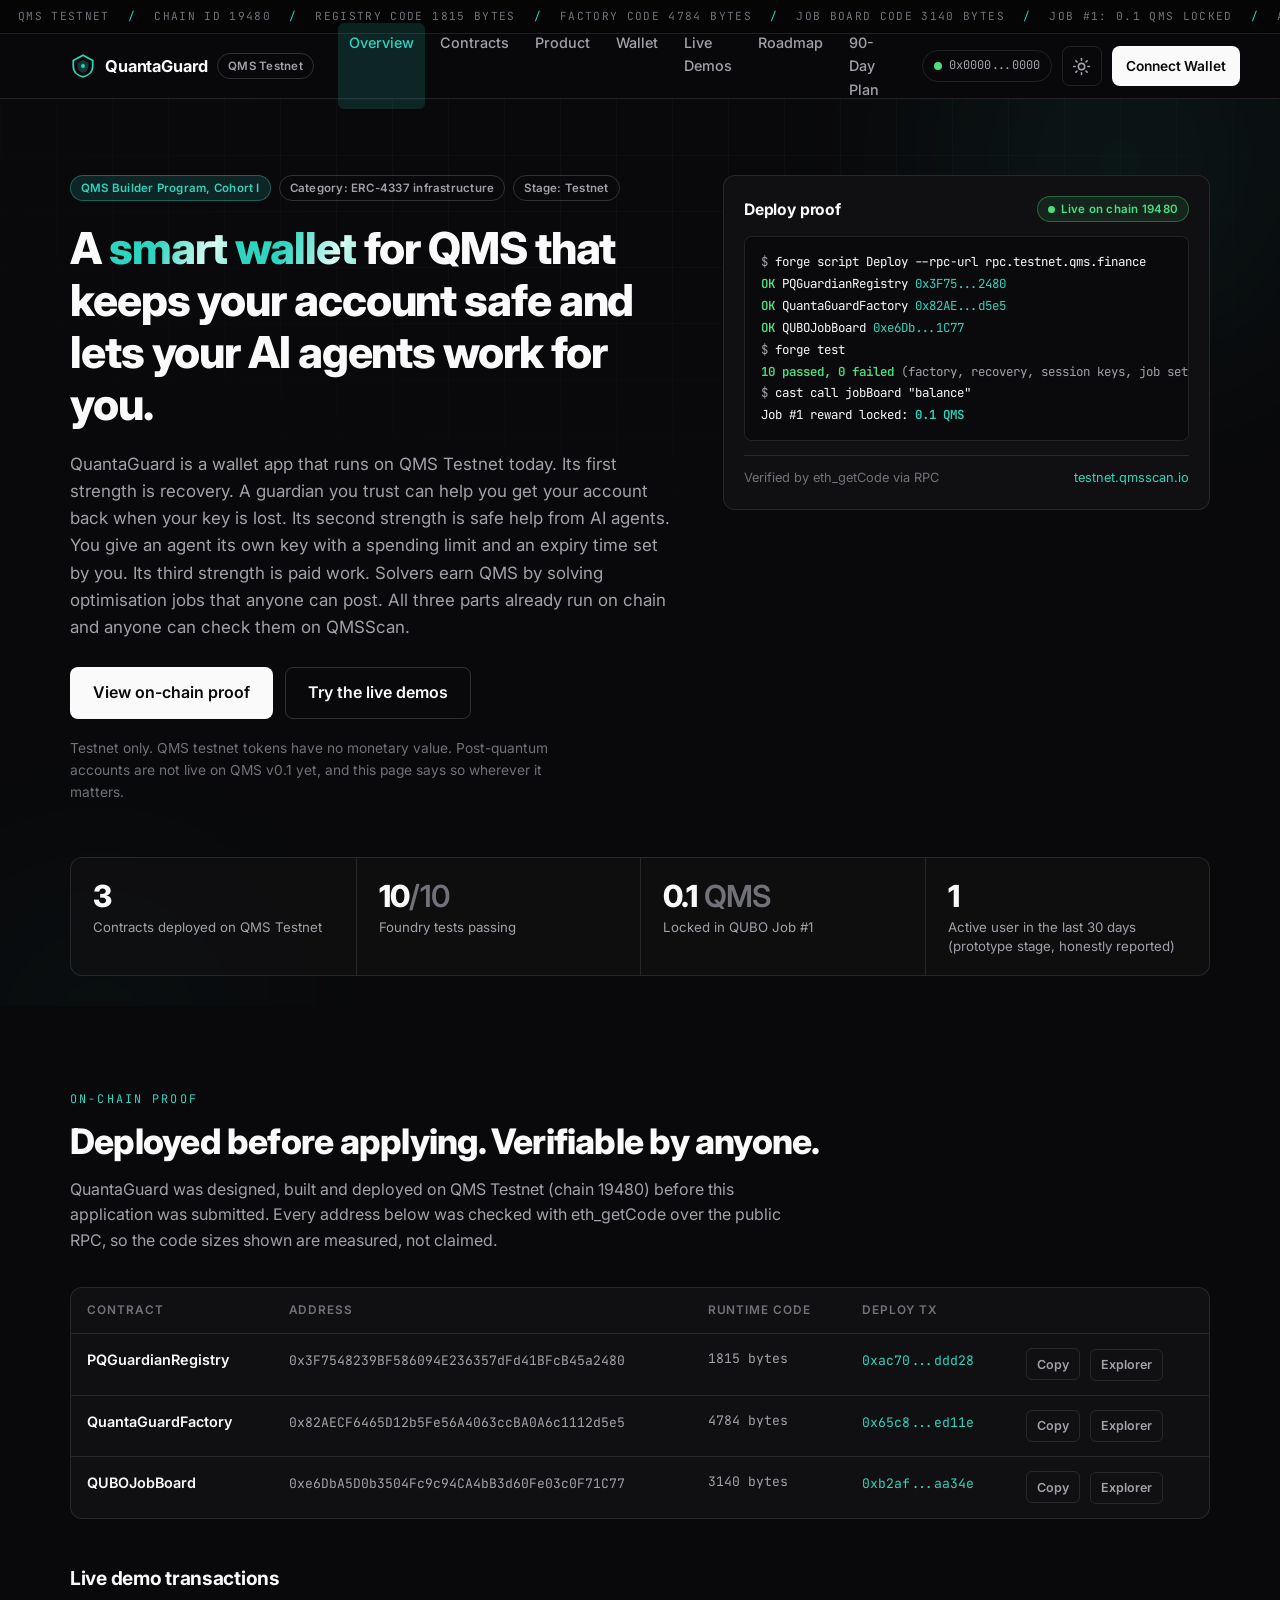
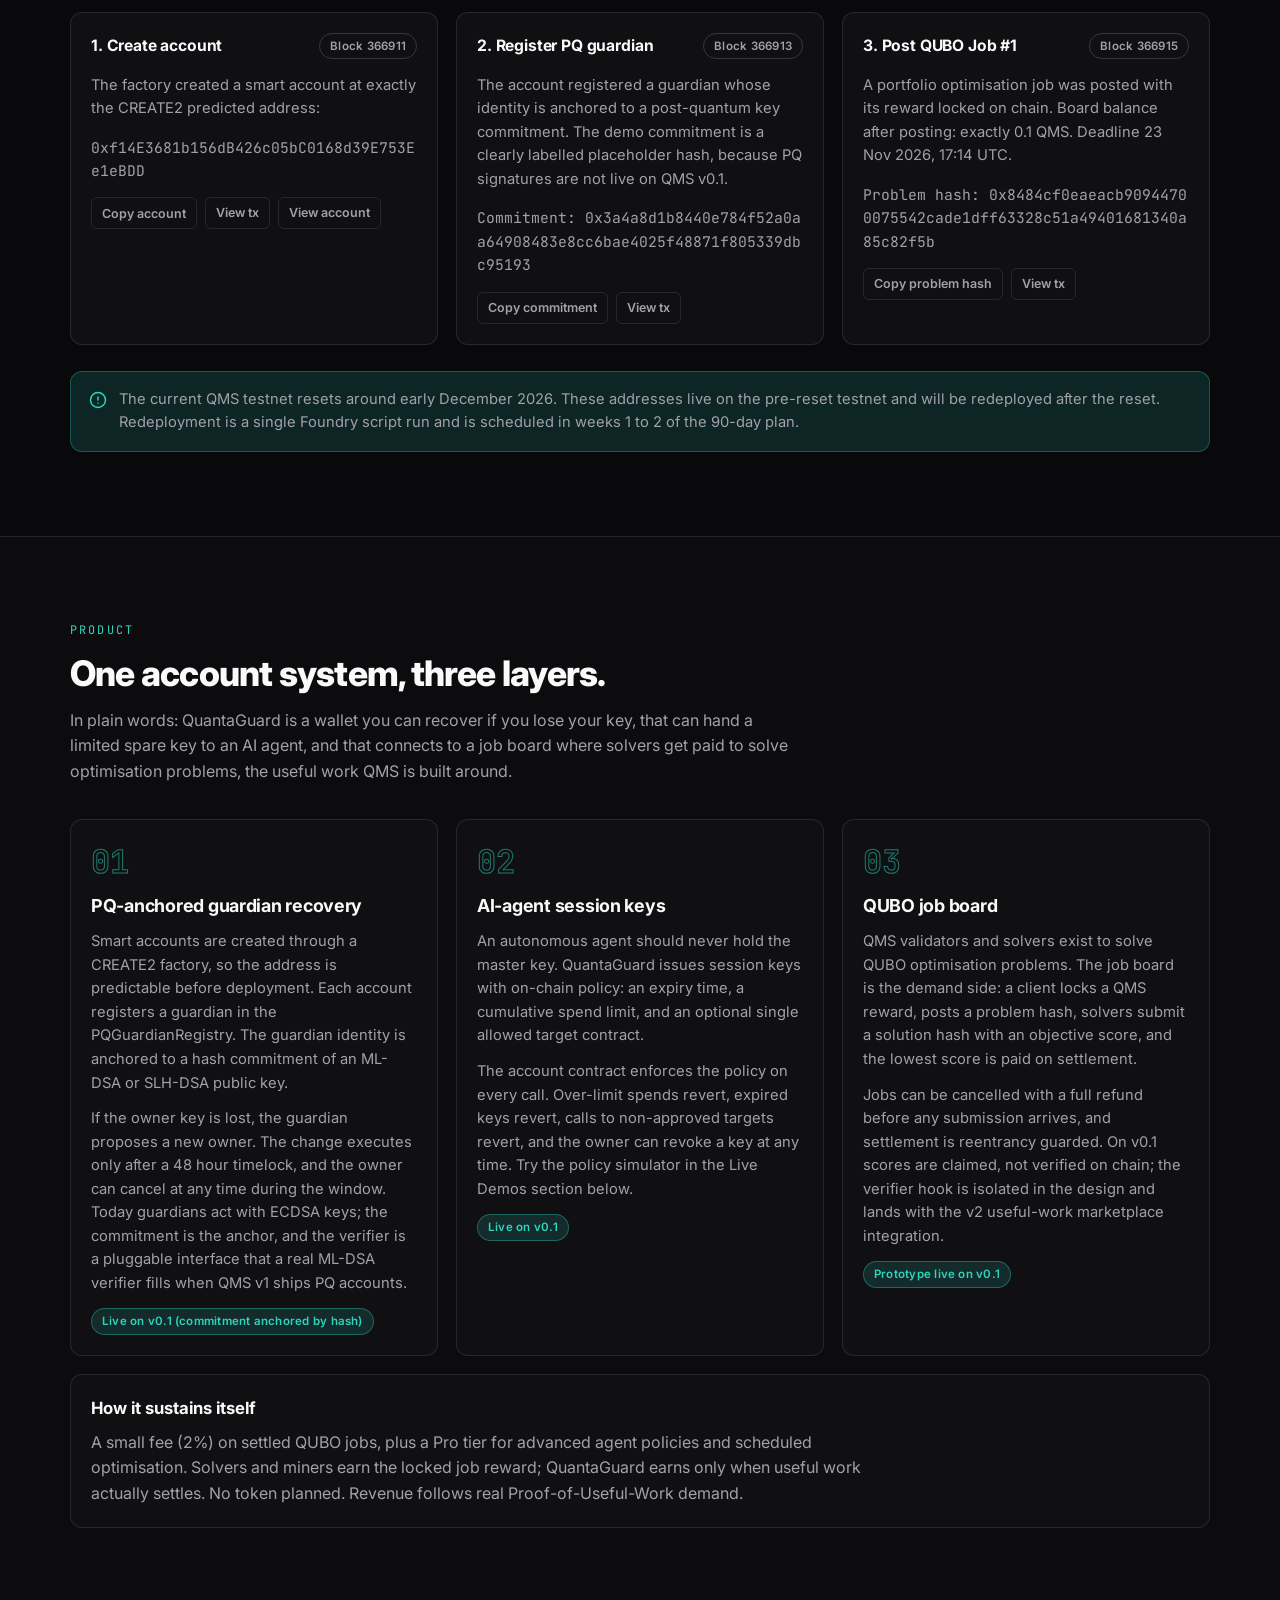
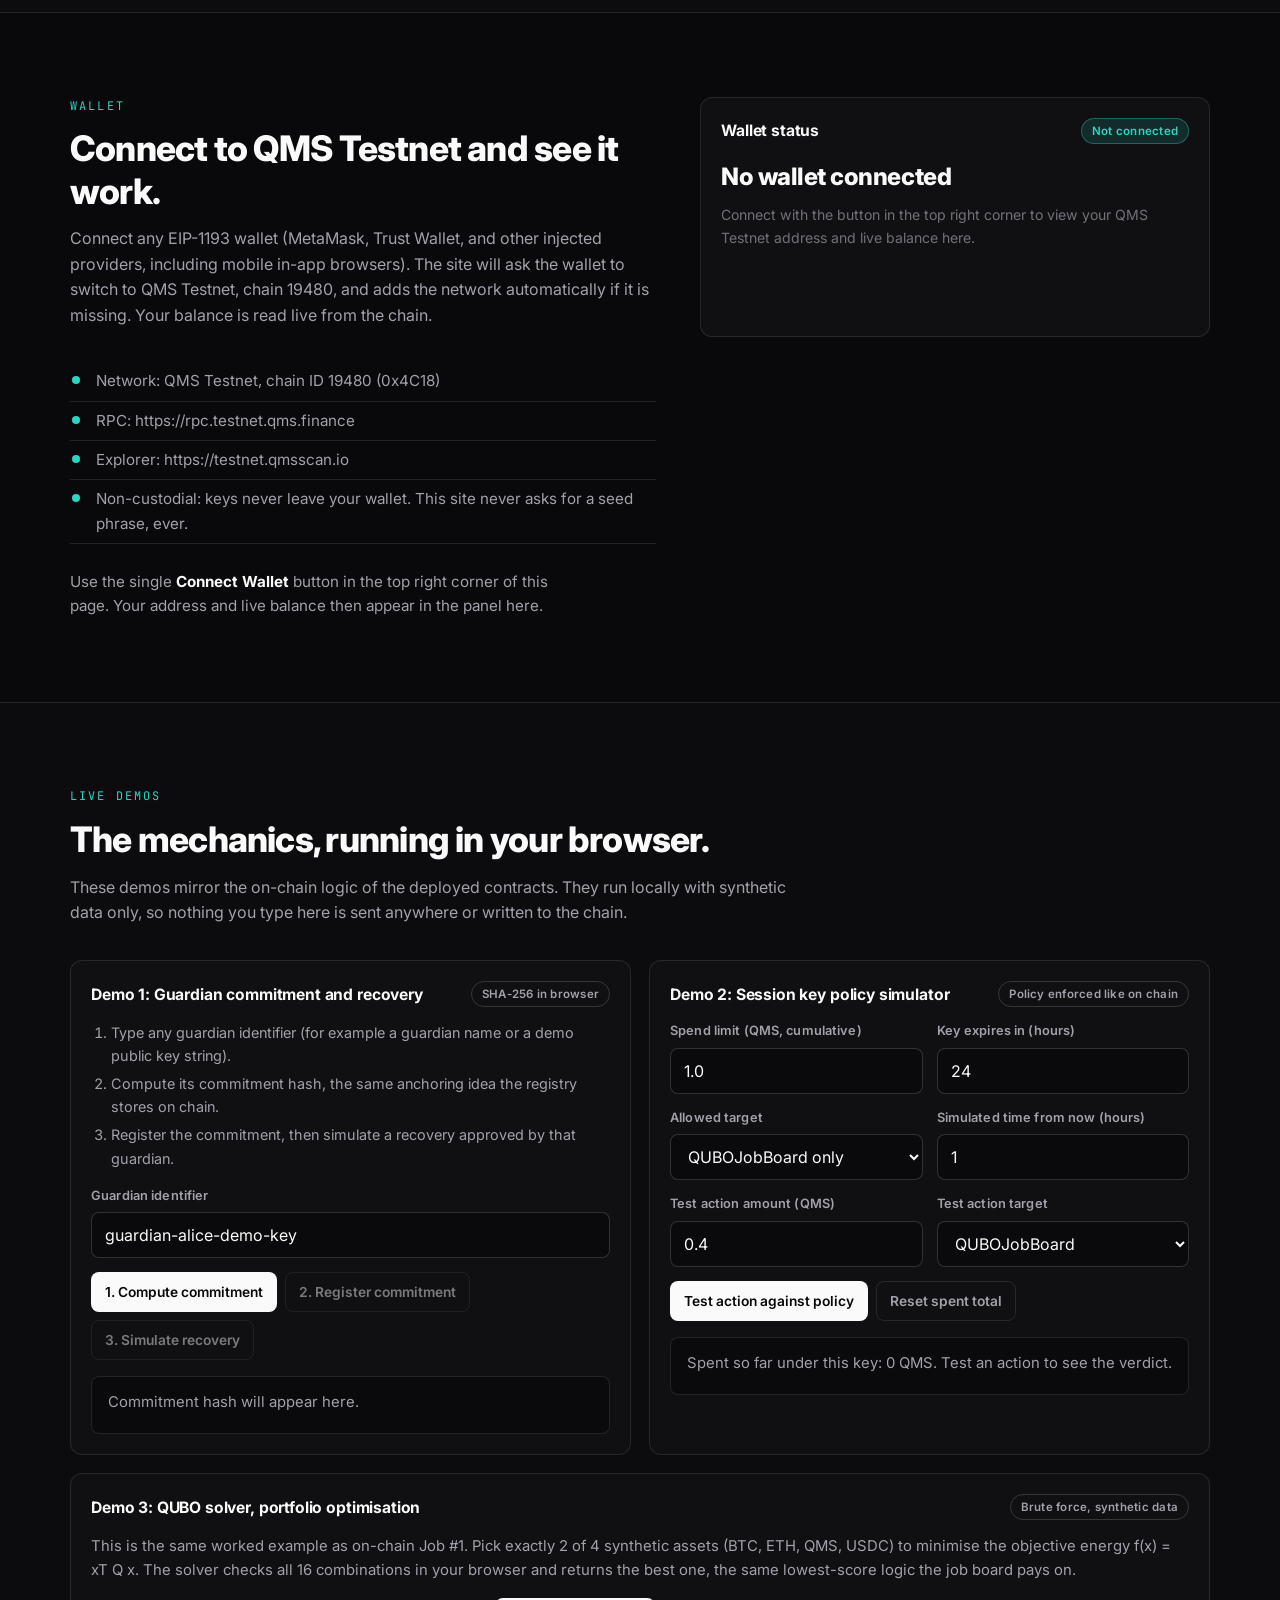
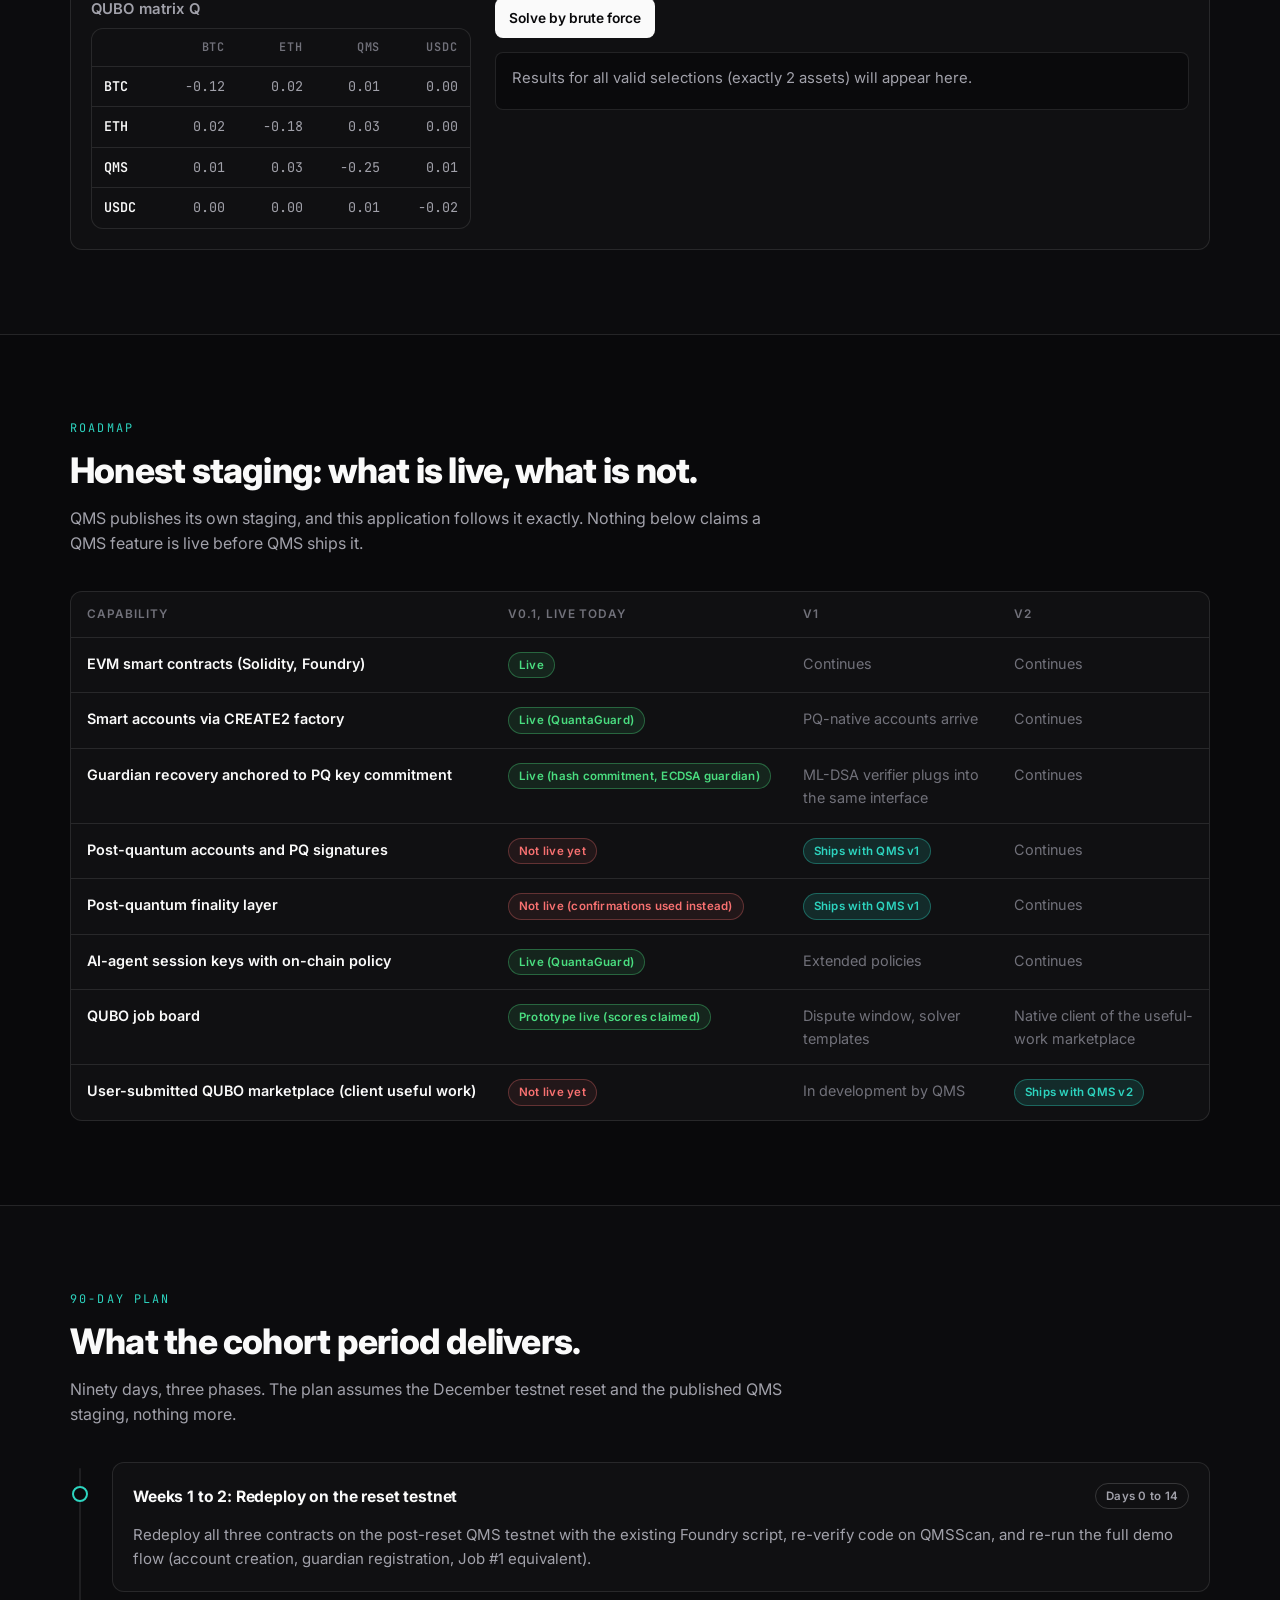
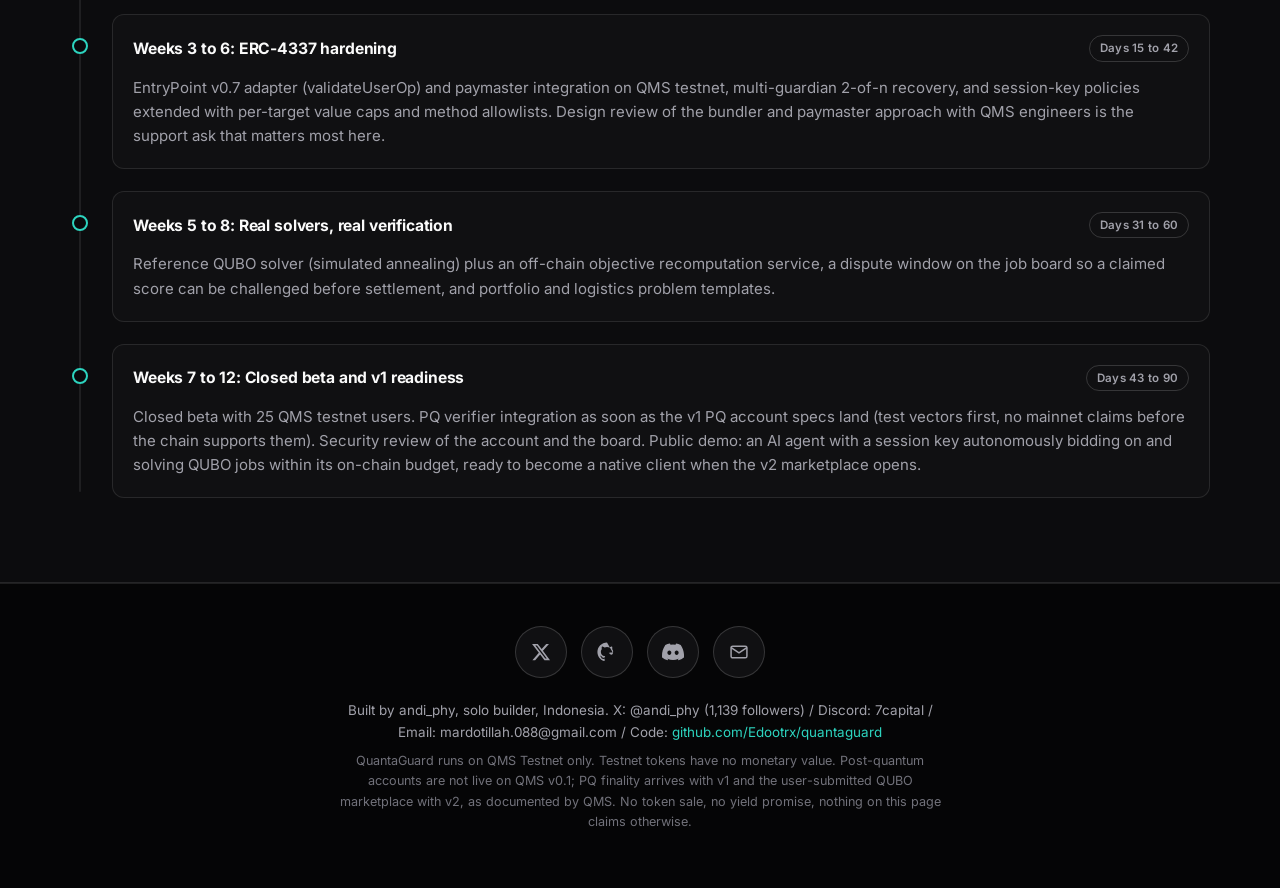
==== commit 5efc5d2a: "Rewrite hero copy in plain language: what QuantaGuard is and its three strengths" ====
--- a/site/index.html
+++ b/site/index.html
@@ -5,11 +5,11 @@
 <meta name="viewport" content="width=device-width, initial-scale=1.0">
 <script>try{var t=localStorage.getItem("quantaguard-theme");if(t==="light"||t==="dark"){document.documentElement.setAttribute("data-theme",t);}}catch(e){}</script>
 <title>QuantaGuard: PQ-Ready Smart Wallet for QMS</title>
-<meta name="description" content="PQ-ready ERC-4337 smart wallet for QMS: guardian recovery anchored to post-quantum keys, AI-agent session keys, and QUBO optimisation jobs. Live on QMS Testnet, chain 19480.">
+<meta name="description" content="QuantaGuard is a smart wallet for QMS. Recover your account with help from a guardian when your key is lost. Give AI agents limited keys with spending caps set by you. Solvers earn QMS by solving optimisation jobs. Live on QMS Testnet today.">
 <link rel="preconnect" href="https://fonts.googleapis.com">
 <link rel="preconnect" href="https://fonts.gstatic.com" crossorigin>
 <link href="https://fonts.googleapis.com/css2?family=Inter:wght@400;500;600;700;800&family=JetBrains+Mono:wght@400;500;600&display=swap" rel="stylesheet">
-<link rel="stylesheet" href="assets/style.css">
+<link rel="stylesheet" href="assets/style.css?v=20261117b">
 </head>
 <body>
 
@@ -86,8 +86,8 @@
         <span class="badge badge-outline">Category: ERC-4337 infrastructure</span>
         <span class="badge badge-outline">Stage: Testnet</span>
       </div>
-      <h1 class="reveal-text" id="heroTitle">PQ-ready ERC-4337 smart wallet for QMS: guardian recovery anchored to <span class="shiny">post-quantum keys</span>, AI-agent session keys, and QUBO optimisation jobs.</h1>
-      <p class="hero-sub">QuantaGuard is a smart-account wallet for QMS users and their AI agents. It is not a slide deck: three contracts are deployed on QMS Testnet today, with live demo transactions anyone can verify on QMSScan.</p>
+      <h1 class="reveal-text" id="heroTitle">A <span class="shiny">smart wallet</span> for QMS that keeps your account safe and lets your AI agents work for you.</h1>
+      <p class="hero-sub">QuantaGuard is a wallet app that runs on QMS Testnet today. Its first strength is recovery. A guardian you trust can help you get your account back when your key is lost. Its second strength is safe help from AI agents. You give an agent its own key with a spending limit and an expiry time set by you. Its third strength is paid work. Solvers earn QMS by solving optimisation jobs that anyone can post. All three parts already run on chain and anyone can check them on QMSScan.</p>
       <div class="hero-actions">
         <a class="btn btn-primary btn-lg" href="#contracts" data-spy-link>View on-chain proof</a>
         <a class="btn btn-outline btn-lg" href="#demos" data-spy-link>Try the live demos</a>
@@ -573,6 +573,6 @@
 
 <div class="toast" id="toast" role="status" aria-live="polite" hidden></div>
 
-<script src="assets/app.js"></script>
+<script src="assets/app.js?v=20261117b"></script>
 </body>
 </html>
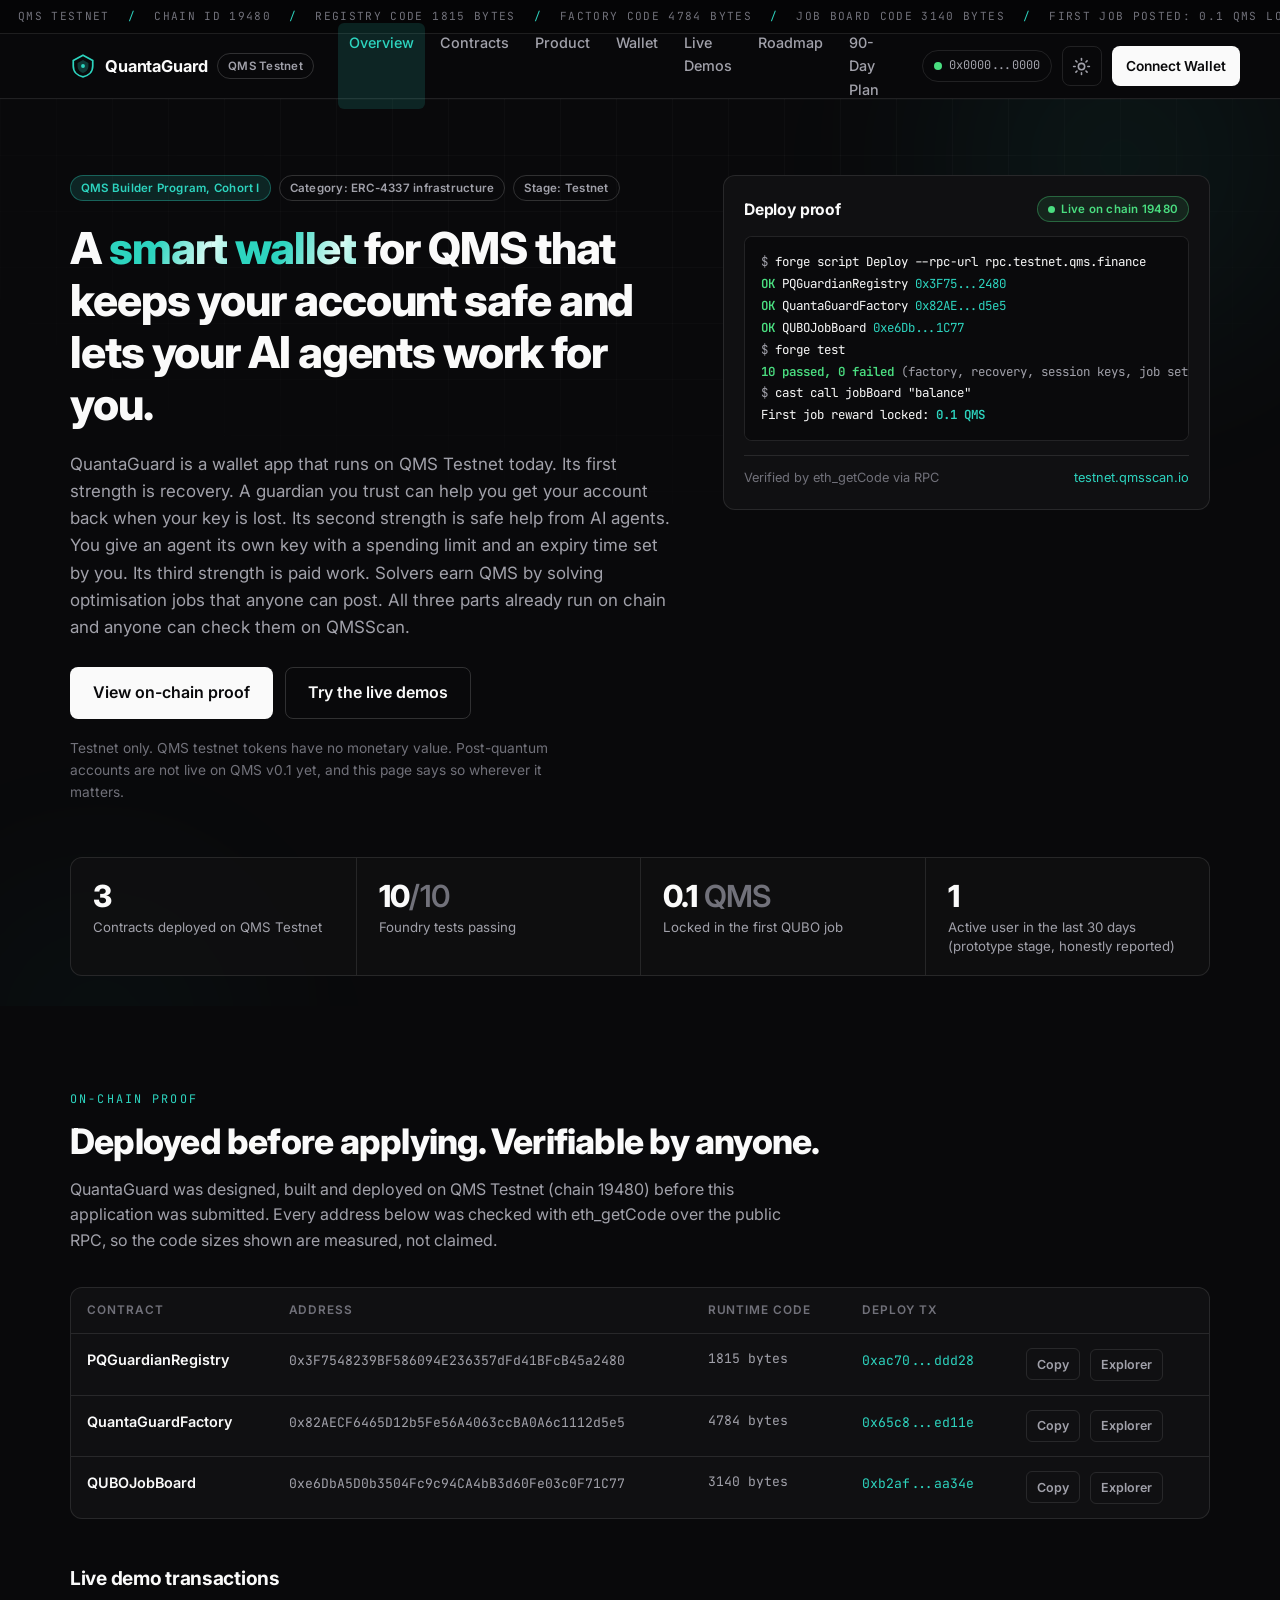
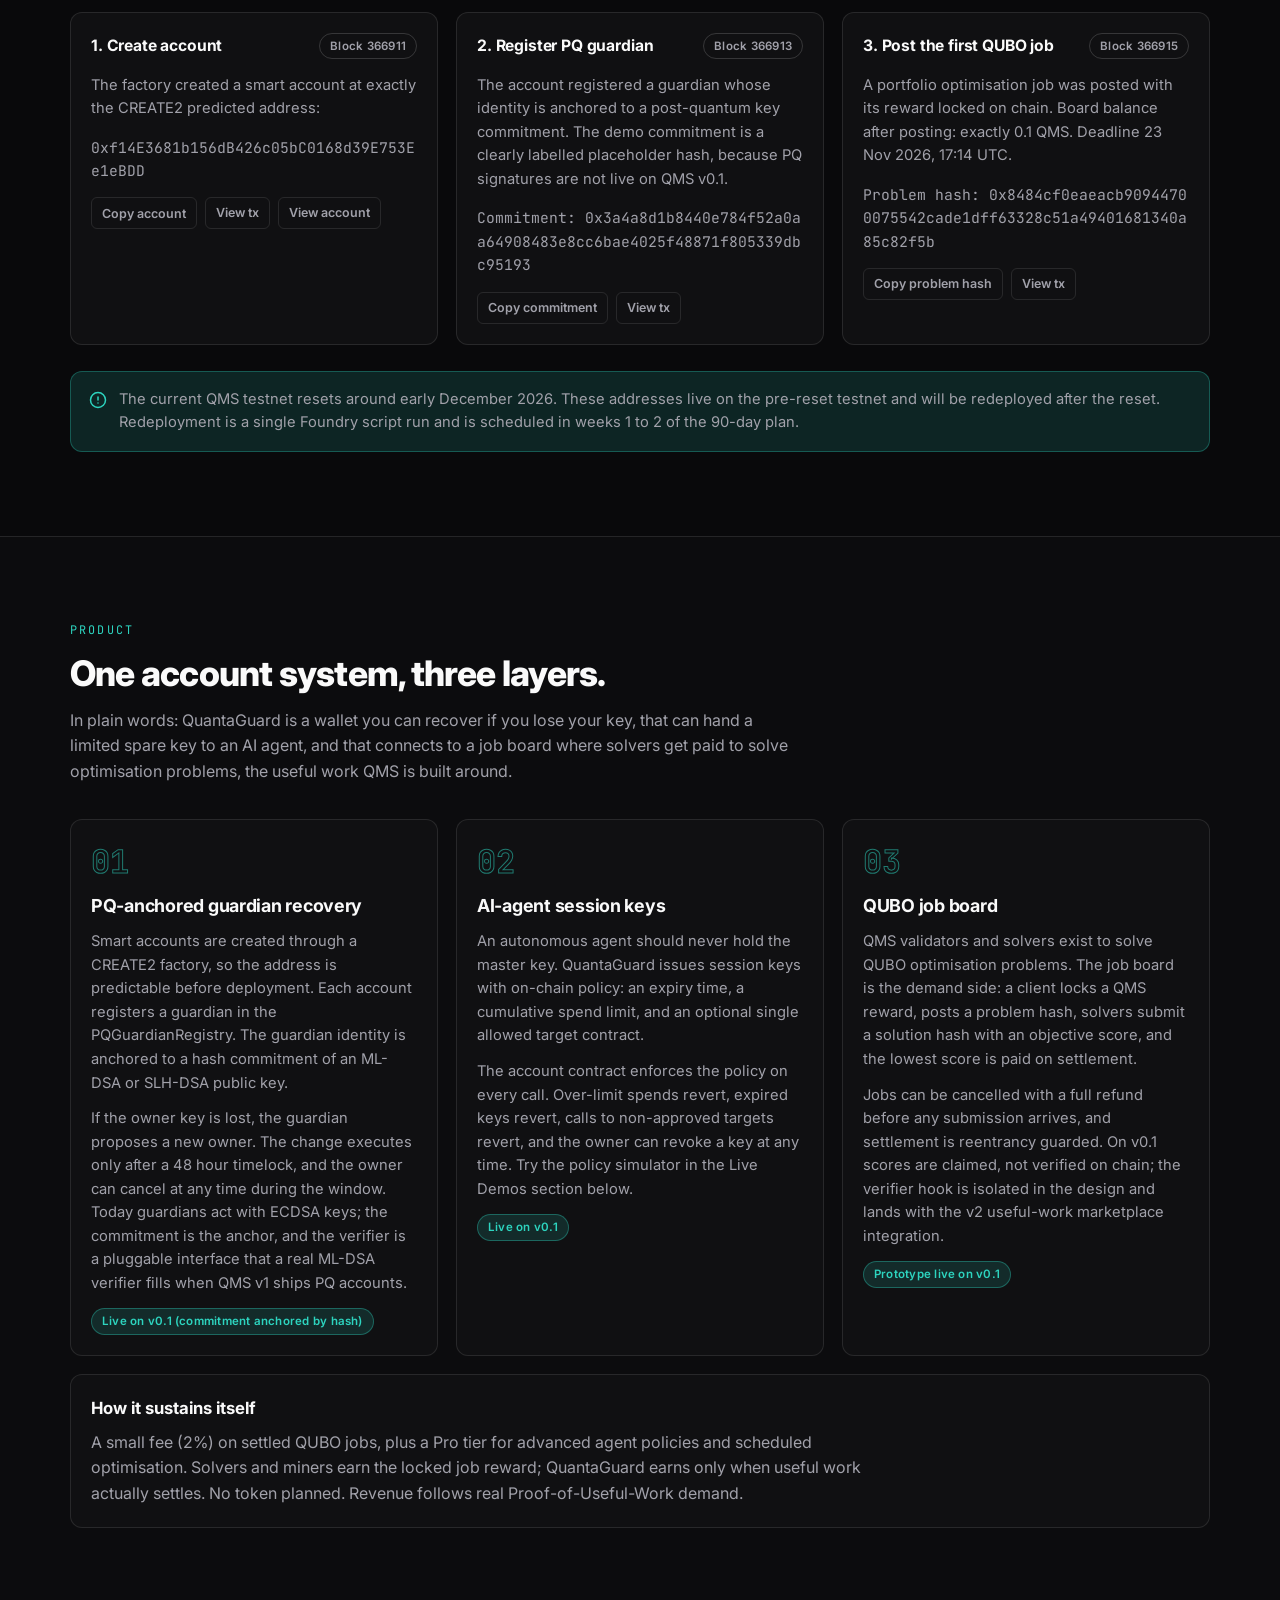
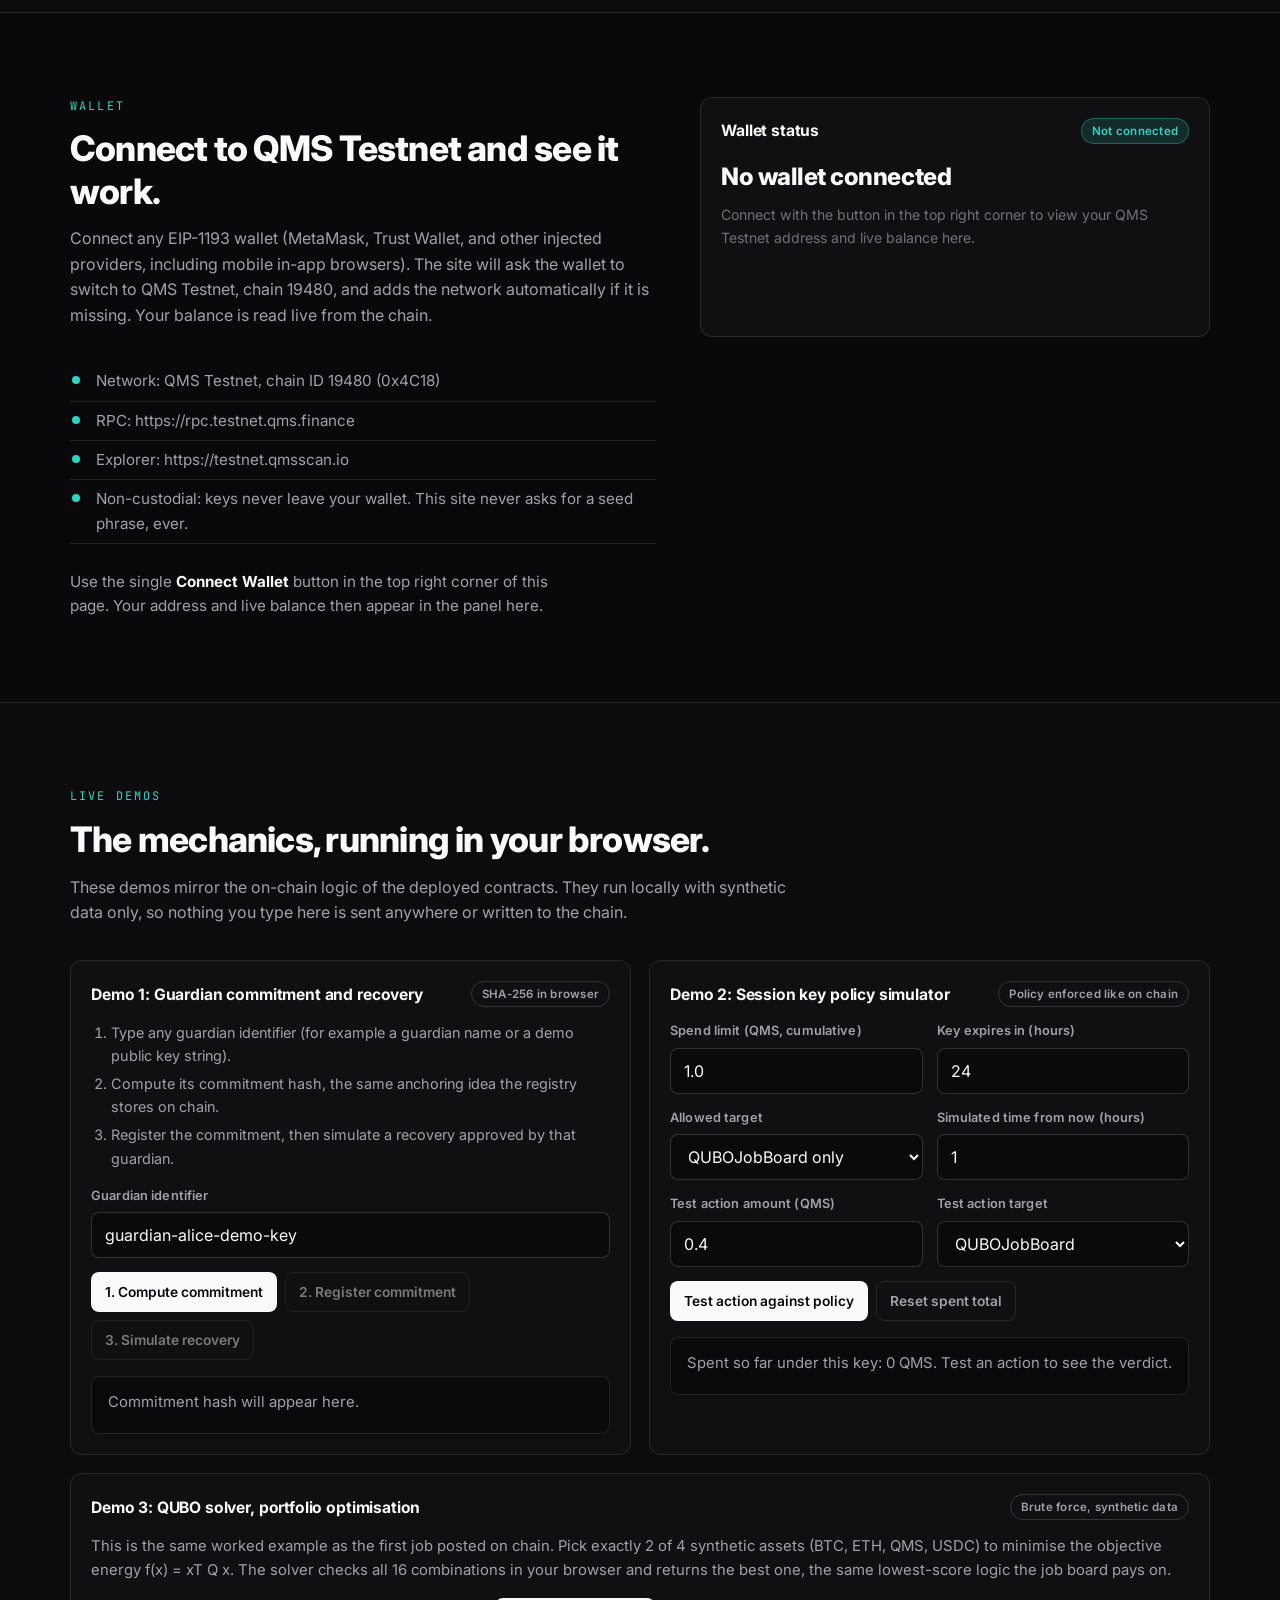
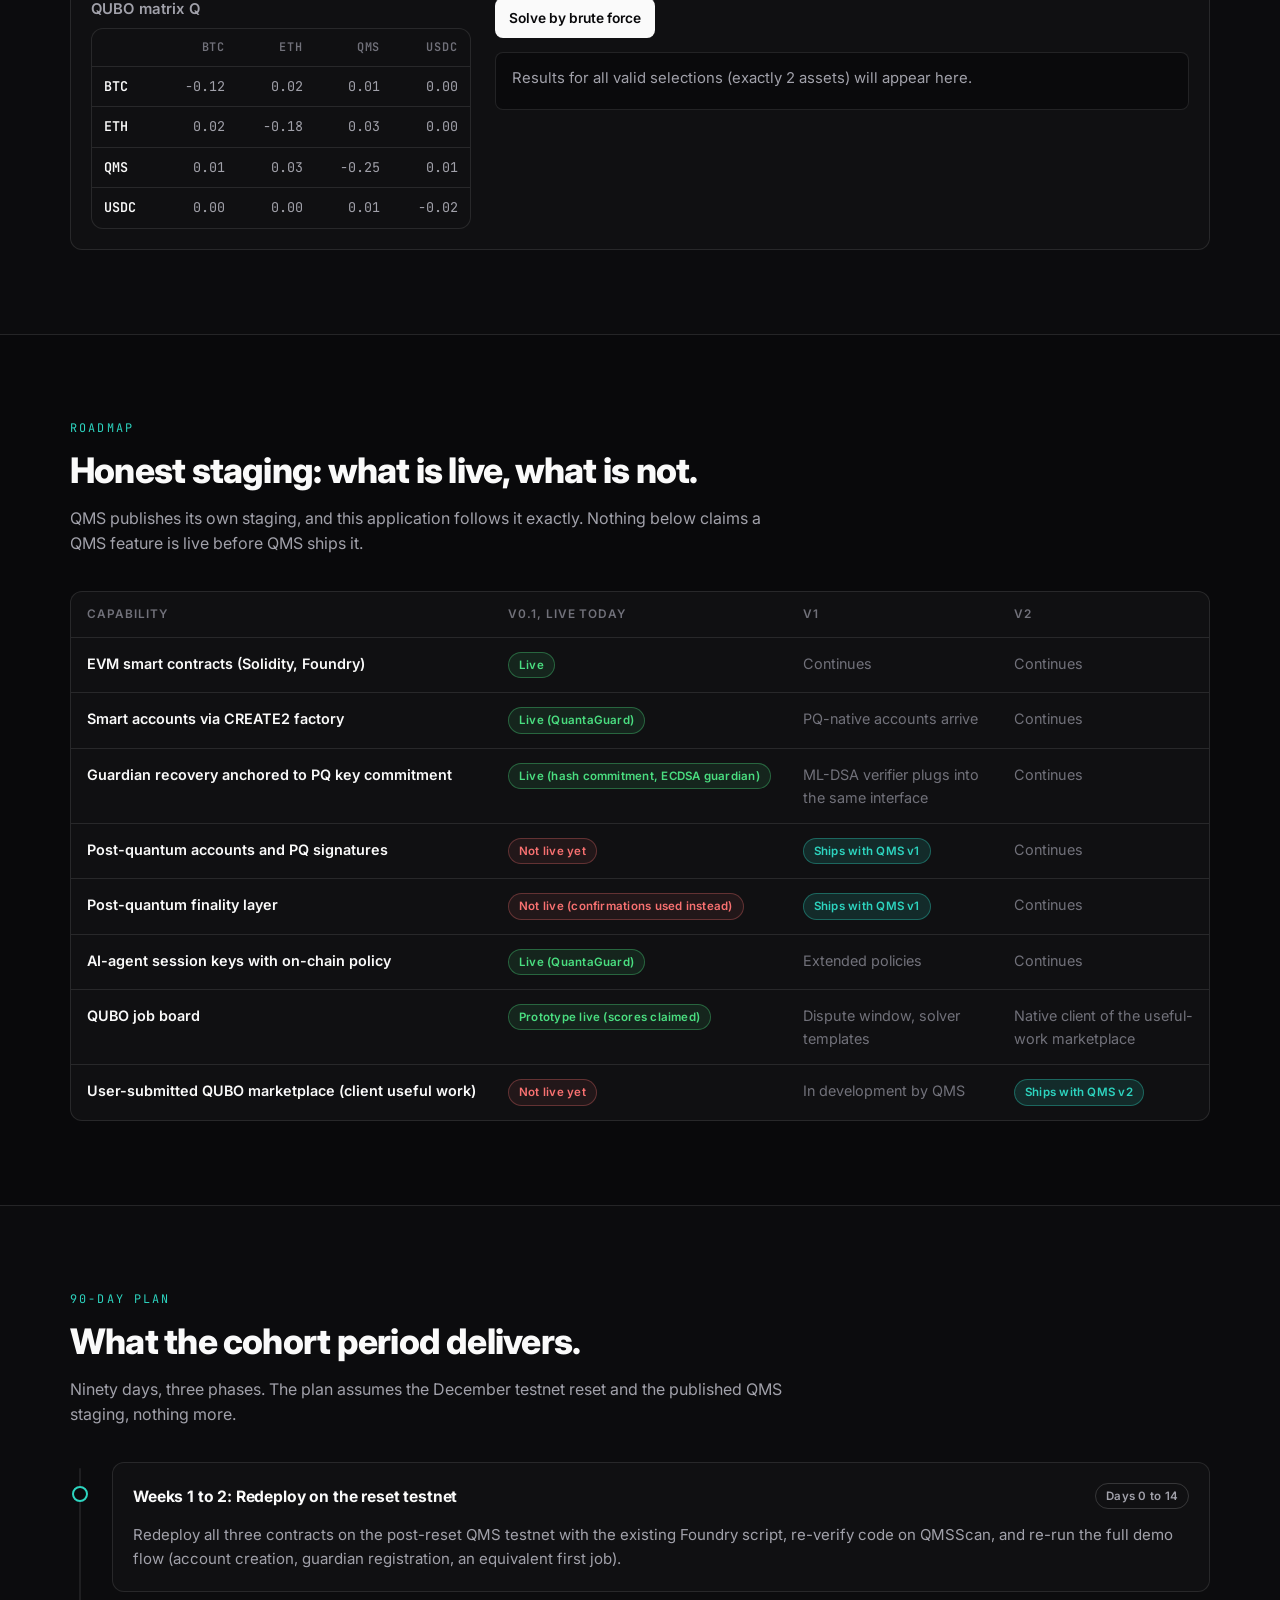
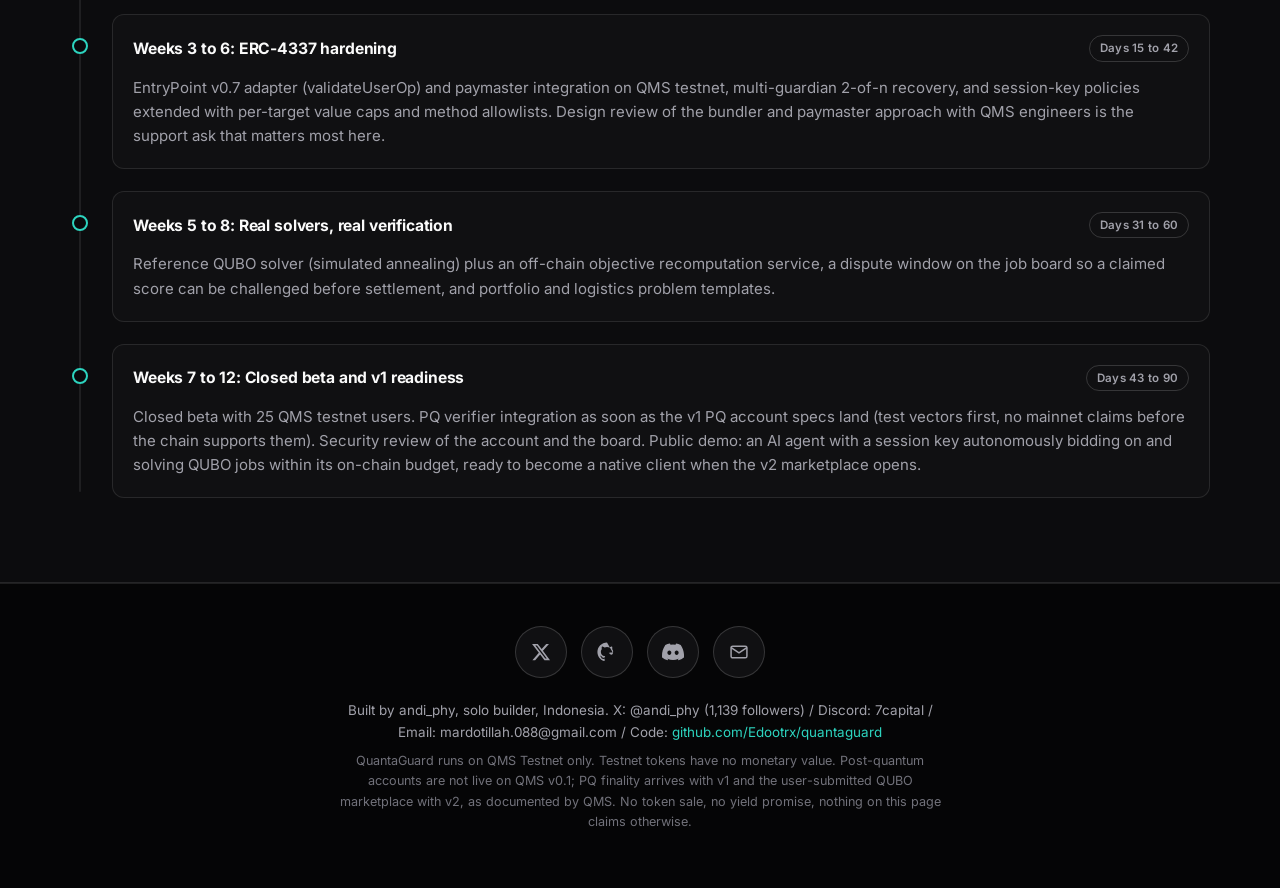
==== commit a02701f6: "Remove Job #1 wording everywhere, use plain first job phrasing" ====
--- a/site/index.html
+++ b/site/index.html
@@ -9,7 +9,7 @@
 <link rel="preconnect" href="https://fonts.googleapis.com">
 <link rel="preconnect" href="https://fonts.gstatic.com" crossorigin>
 <link href="https://fonts.googleapis.com/css2?family=Inter:wght@400;500;600;700;800&family=JetBrains+Mono:wght@400;500;600&display=swap" rel="stylesheet">
-<link rel="stylesheet" href="assets/style.css?v=20261117b">
+<link rel="stylesheet" href="assets/style.css?v=20261117c">
 </head>
 <body>
 
@@ -20,7 +20,7 @@
     <span>REGISTRY CODE 1815 BYTES</span><span class="dot">/</span>
     <span>FACTORY CODE 4784 BYTES</span><span class="dot">/</span>
     <span>JOB BOARD CODE 3140 BYTES</span><span class="dot">/</span>
-    <span>JOB #1: 0.1 QMS LOCKED</span><span class="dot">/</span>
+    <span>FIRST JOB POSTED: 0.1 QMS LOCKED</span><span class="dot">/</span>
     <span>ACCOUNT CREATED AT BLOCK 366911</span><span class="dot">/</span>
     <span>GUARDIAN REGISTERED AT BLOCK 366913</span><span class="dot">/</span>
     <span>JOB POSTED AT BLOCK 366915</span><span class="dot">/</span>
@@ -108,7 +108,7 @@
         <p><span class="t-dim">$</span> forge test</p>
         <p><span class="t-ok">10 passed, 0 failed</span> <span class="t-dim">(factory, recovery, session keys, job settlement)</span></p>
         <p><span class="t-dim">$</span> cast call jobBoard "balance"</p>
-        <p>Job #1 reward locked: <span class="t-accent">0.1 QMS</span></p>
+        <p>First job reward locked: <span class="t-accent">0.1 QMS</span></p>
       </div>
       <div class="panel-foot">
         <span>Verified by eth_getCode via RPC</span>
@@ -129,7 +129,7 @@
       </div>
       <div class="stat">
         <span class="stat-num"><span data-count="0.1" data-decimals="1">0.0</span><span class="stat-dim"> QMS</span></span>
-        <span class="stat-label">Locked in QUBO Job #1</span>
+        <span class="stat-label">Locked in the first QUBO job</span>
       </div>
       <div class="stat">
         <span class="stat-num" data-count="1" data-decimals="0">0</span>
@@ -208,7 +208,7 @@
         </div>
       </article>
       <article class="panel spotlight">
-        <div class="panel-head"><span class="panel-title">3. Post QUBO Job #1</span><span class="badge badge-outline">Block 366915</span></div>
+        <div class="panel-head"><span class="panel-title">3. Post the first QUBO job</span><span class="badge badge-outline">Block 366915</span></div>
         <p>A portfolio optimisation job was posted with its reward locked on chain. Board balance after posting: exactly 0.1 QMS. Deadline 23 Nov 2026, 17:14 UTC.</p>
         <p class="mono break">Problem hash: 0x8484cf0eaeacb90944700075542cade1dff63328c51a49401681340a85c82f5b</p>
         <div class="card-actions">
@@ -379,7 +379,7 @@
 
       <article class="panel demo demo-wide spotlight" id="demoQubo">
         <div class="panel-head"><span class="panel-title">Demo 3: QUBO solver, portfolio optimisation</span><span class="badge badge-outline">Brute force, synthetic data</span></div>
-        <p>This is the same worked example as on-chain Job #1. Pick exactly 2 of 4 synthetic assets (BTC, ETH, QMS, USDC) to minimise the objective energy f(x) = xT Q x. The solver checks all 16 combinations in your browser and returns the best one, the same lowest-score logic the job board pays on.</p>
+        <p>This is the same worked example as the first job posted on chain. Pick exactly 2 of 4 synthetic assets (BTC, ETH, QMS, USDC) to minimise the objective energy f(x) = xT Q x. The solver checks all 16 combinations in your browser and returns the best one, the same lowest-score logic the job board pays on.</p>
         <div class="qubo-flex">
           <div>
             <p class="field-label">QUBO matrix Q</p>
@@ -482,7 +482,7 @@
         <span class="tl-dot"></span>
         <div class="panel spotlight">
           <div class="panel-head"><span class="panel-title">Weeks 1 to 2: Redeploy on the reset testnet</span><span class="badge badge-outline">Days 0 to 14</span></div>
-          <p>Redeploy all three contracts on the post-reset QMS testnet with the existing Foundry script, re-verify code on QMSScan, and re-run the full demo flow (account creation, guardian registration, Job #1 equivalent).</p>
+          <p>Redeploy all three contracts on the post-reset QMS testnet with the existing Foundry script, re-verify code on QMSScan, and re-run the full demo flow (account creation, guardian registration, an equivalent first job).</p>
         </div>
       </article>
 
@@ -573,6 +573,6 @@
 
 <div class="toast" id="toast" role="status" aria-live="polite" hidden></div>
 
-<script src="assets/app.js?v=20261117b"></script>
+<script src="assets/app.js?v=20261117c"></script>
 </body>
 </html>
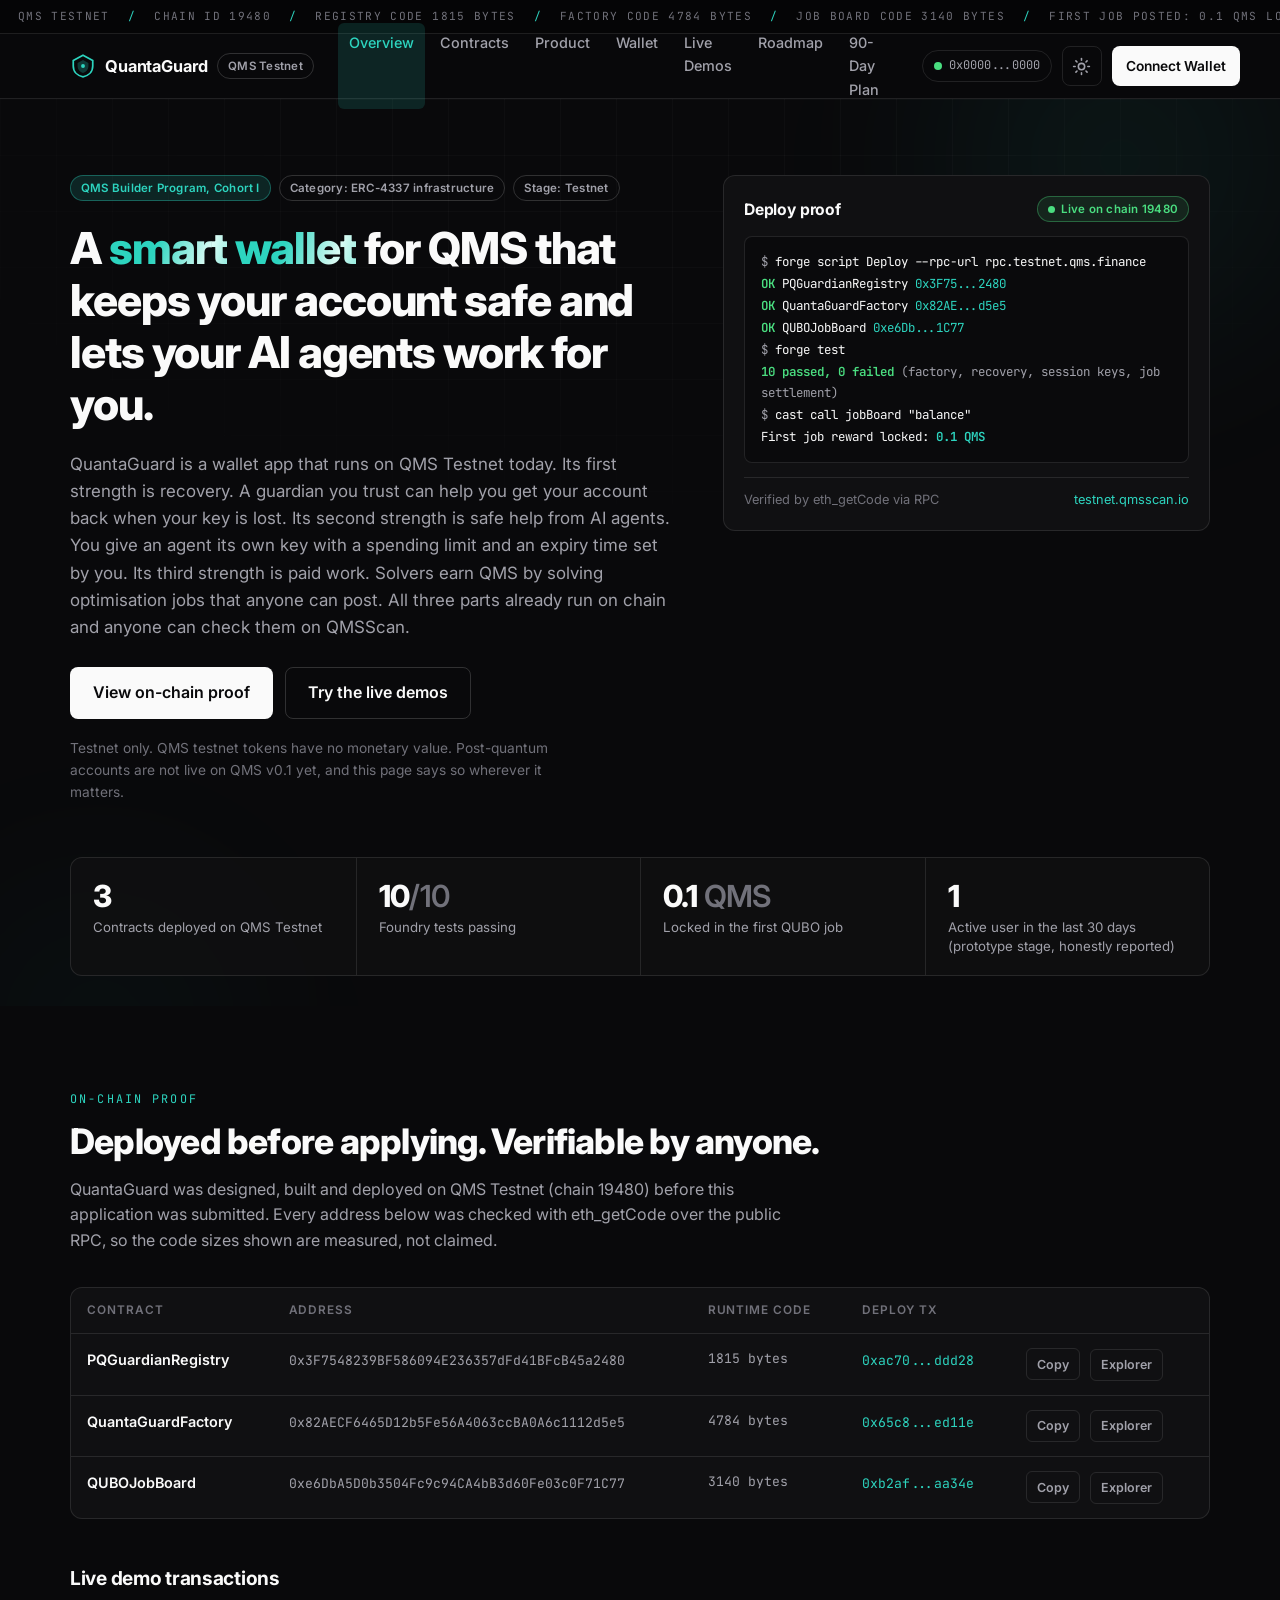
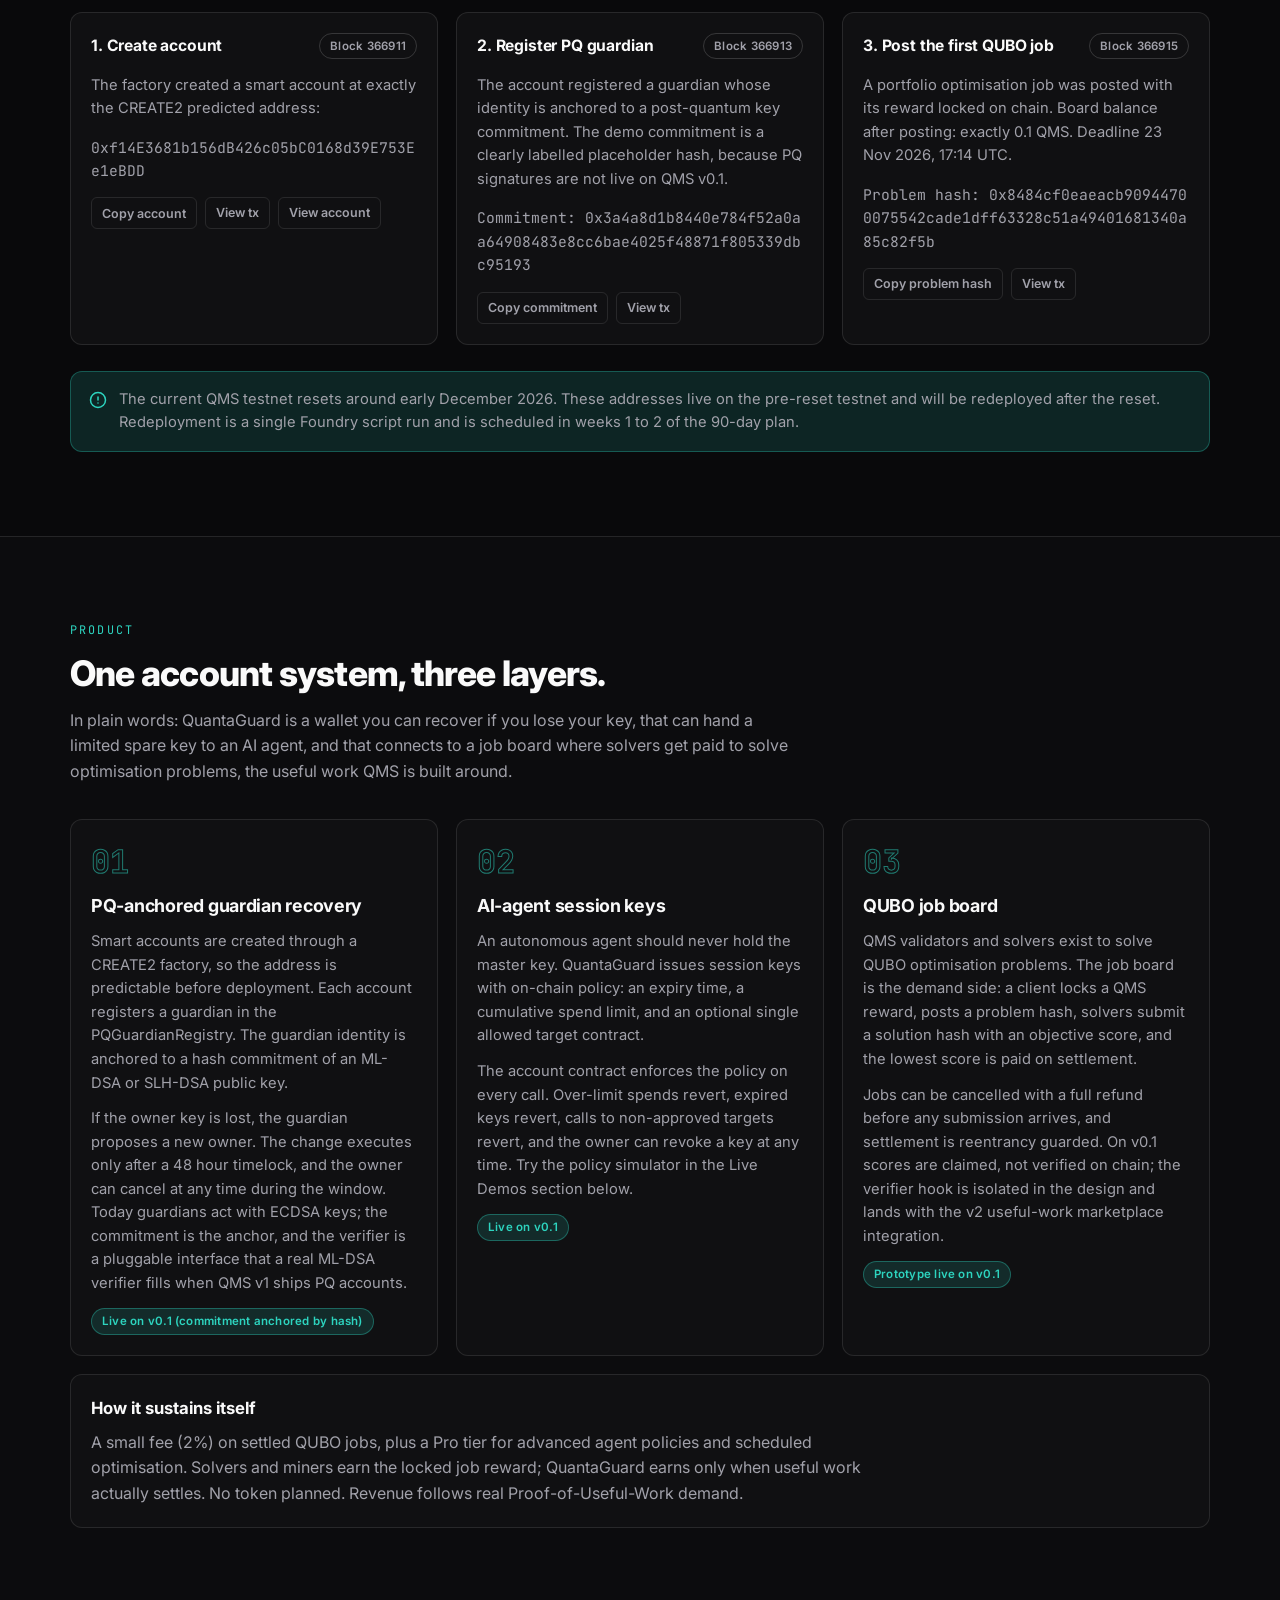
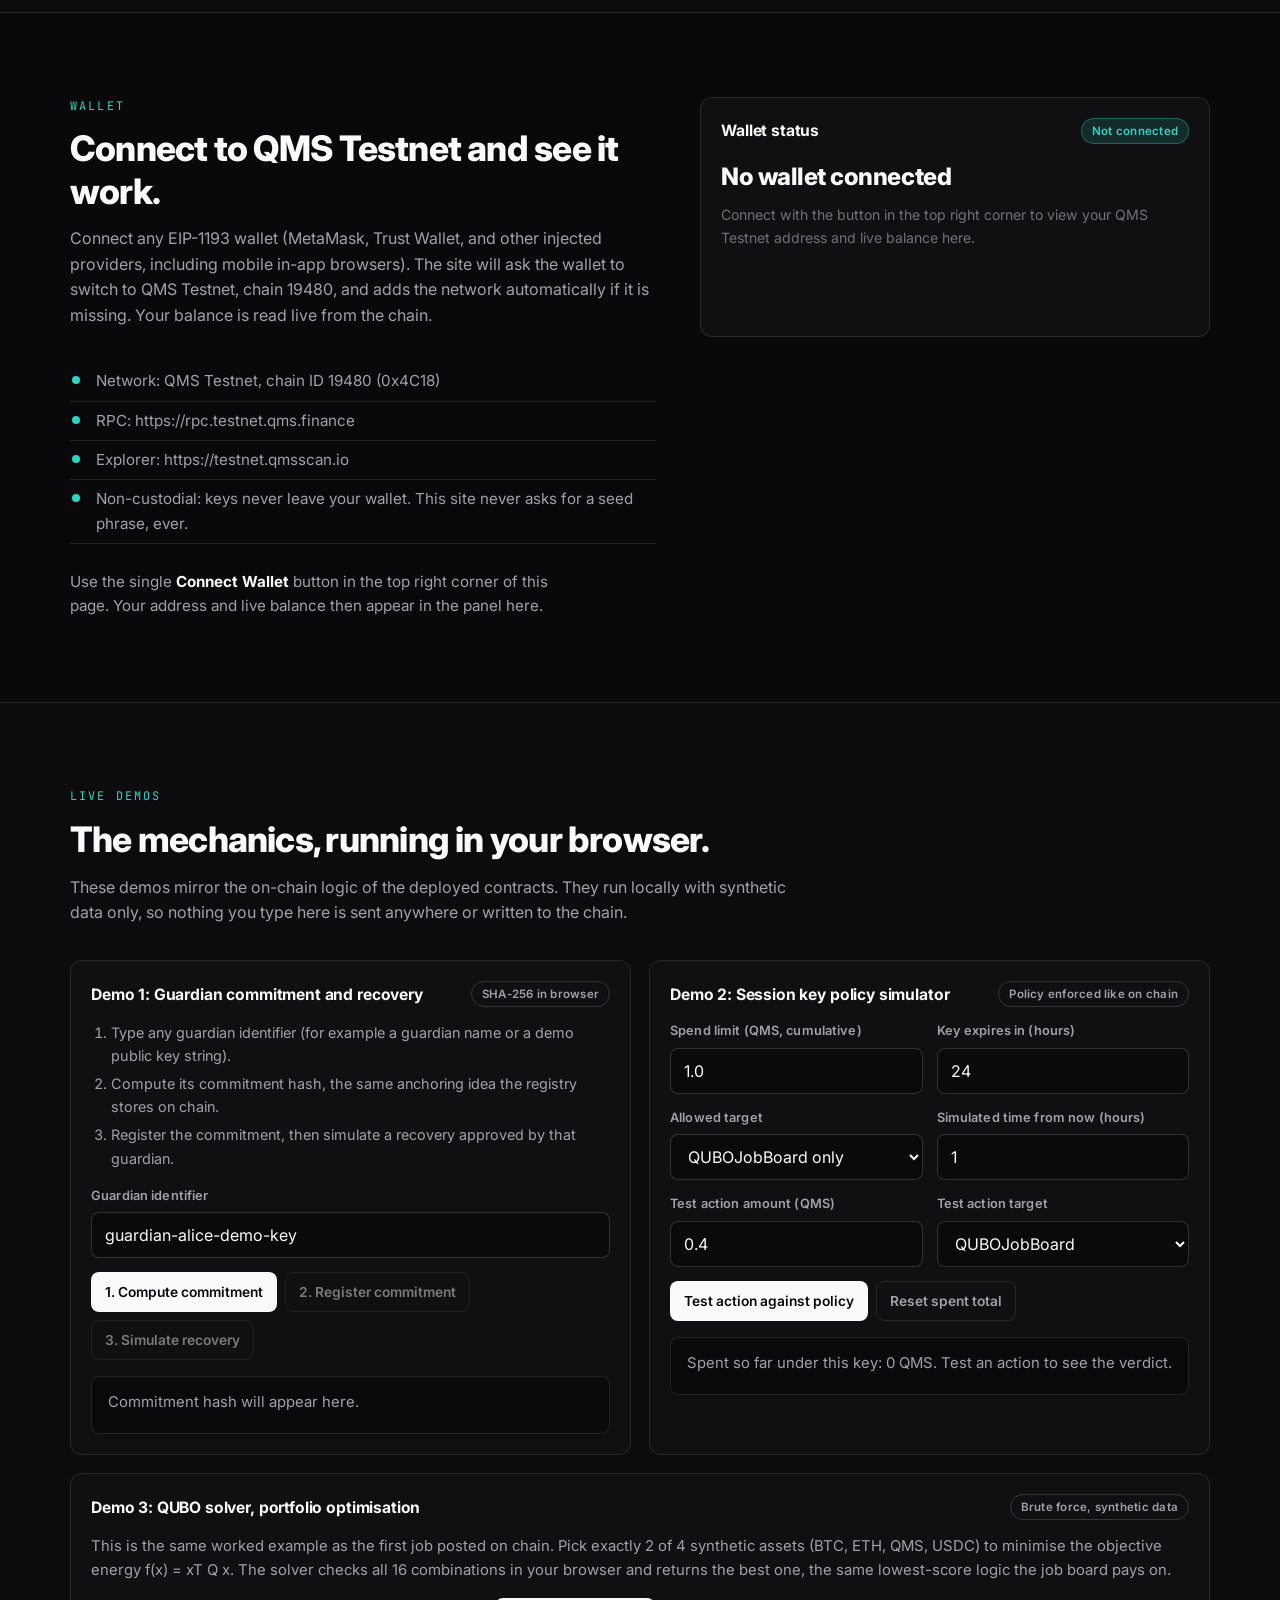
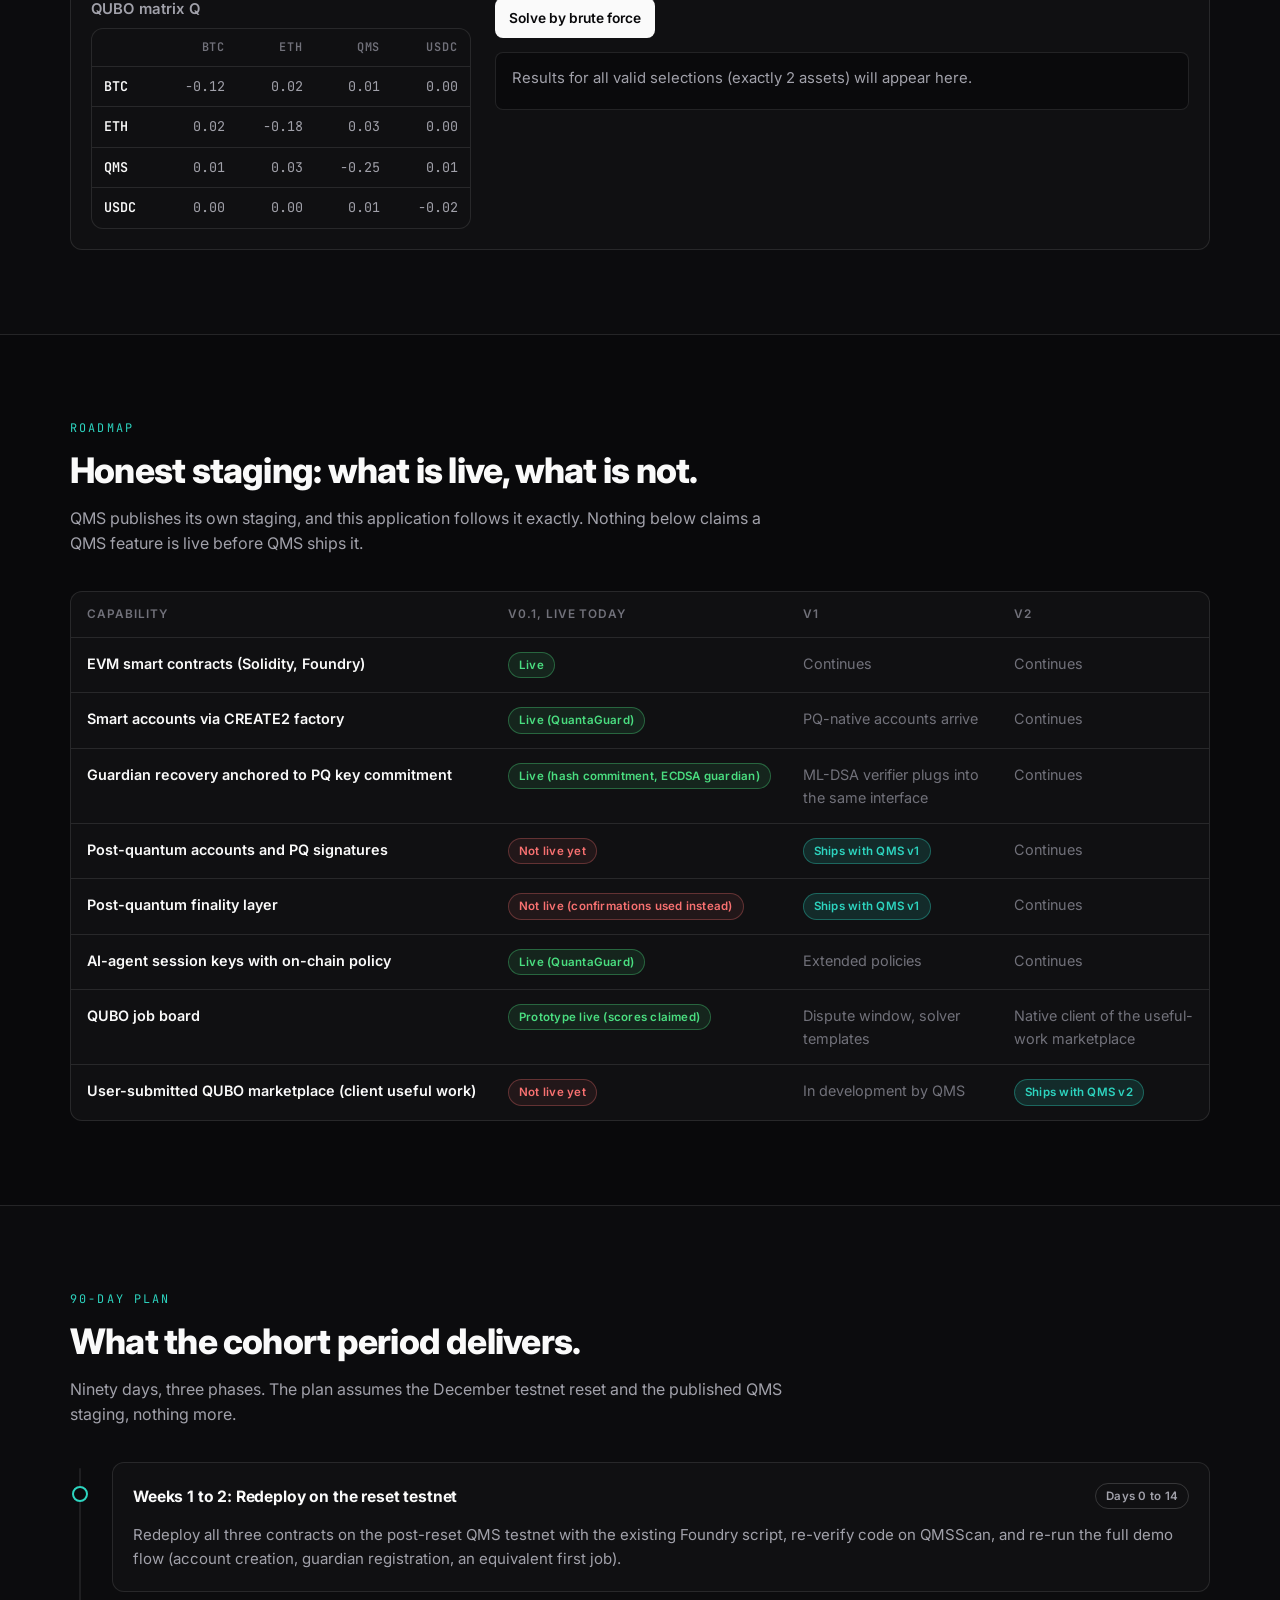
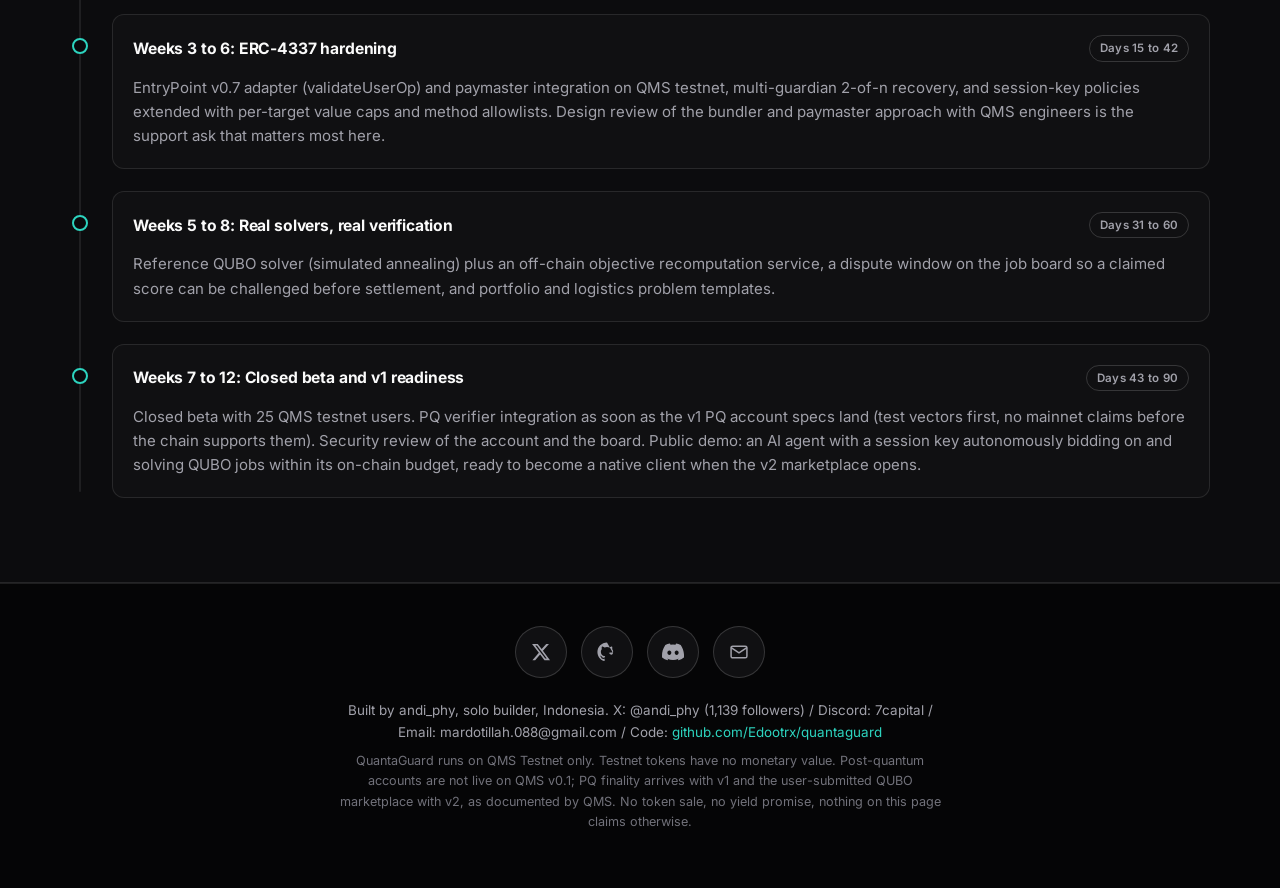
==== commit 4c383346: "Terminal follows the active theme and wraps text on small screens" ====
--- a/site/index.html
+++ b/site/index.html
@@ -9,7 +9,7 @@
 <link rel="preconnect" href="https://fonts.googleapis.com">
 <link rel="preconnect" href="https://fonts.gstatic.com" crossorigin>
 <link href="https://fonts.googleapis.com/css2?family=Inter:wght@400;500;600;700;800&family=JetBrains+Mono:wght@400;500;600&display=swap" rel="stylesheet">
-<link rel="stylesheet" href="assets/style.css?v=20261117c">
+<link rel="stylesheet" href="assets/style.css?v=20261117d">
 </head>
 <body>
 
@@ -573,6 +573,6 @@
 
 <div class="toast" id="toast" role="status" aria-live="polite" hidden></div>
 
-<script src="assets/app.js?v=20261117c"></script>
+<script src="assets/app.js?v=20261117d"></script>
 </body>
 </html>
--- a/site/assets/style.css
+++ b/site/assets/style.css
@@ -63,10 +63,10 @@
 [data-theme="light"] .badge-no { background: rgba(220, 38, 38, 0.06); border-color: rgba(220, 38, 38, 0.35); }
 [data-theme="light"] .notice { border-color: rgba(15, 118, 110, 0.35); }
 [data-theme="light"] .layer-num { -webkit-text-stroke-color: rgba(15, 118, 110, 0.65); }
-[data-theme="light"] .terminal { color: #e4e4e7; }
-[data-theme="light"] .terminal .t-dim { color: #a1a1aa; }
-[data-theme="light"] .terminal .t-ok { color: #4ade80; }
-[data-theme="light"] .terminal .t-accent { color: #2dd4bf; }
+[data-theme="light"] .terminal { color: #18181b; }
+[data-theme="light"] .terminal .t-dim { color: #52525b; }
+[data-theme="light"] .terminal .t-ok { color: #16a34a; }
+[data-theme="light"] .terminal .t-accent { color: #0f766e; }
 
 * { box-sizing: border-box; }
 
@@ -421,13 +421,13 @@
   font-family: var(--mono);
   font-size: 0.78rem;
   line-height: 1.75;
-  background: #0a0a0c;
+  background: var(--inset-bg);
   border: 1px solid var(--border);
   border-radius: var(--radius);
   padding: 14px 16px;
-  overflow-x: auto;
-}
-.terminal p { margin: 0; white-space: nowrap; }
+  overflow: hidden;
+}
+.terminal p { margin: 0; white-space: normal; overflow-wrap: anywhere; }
 .terminal a { font-family: var(--mono); }
 
 /* ---------- Sections ---------- */
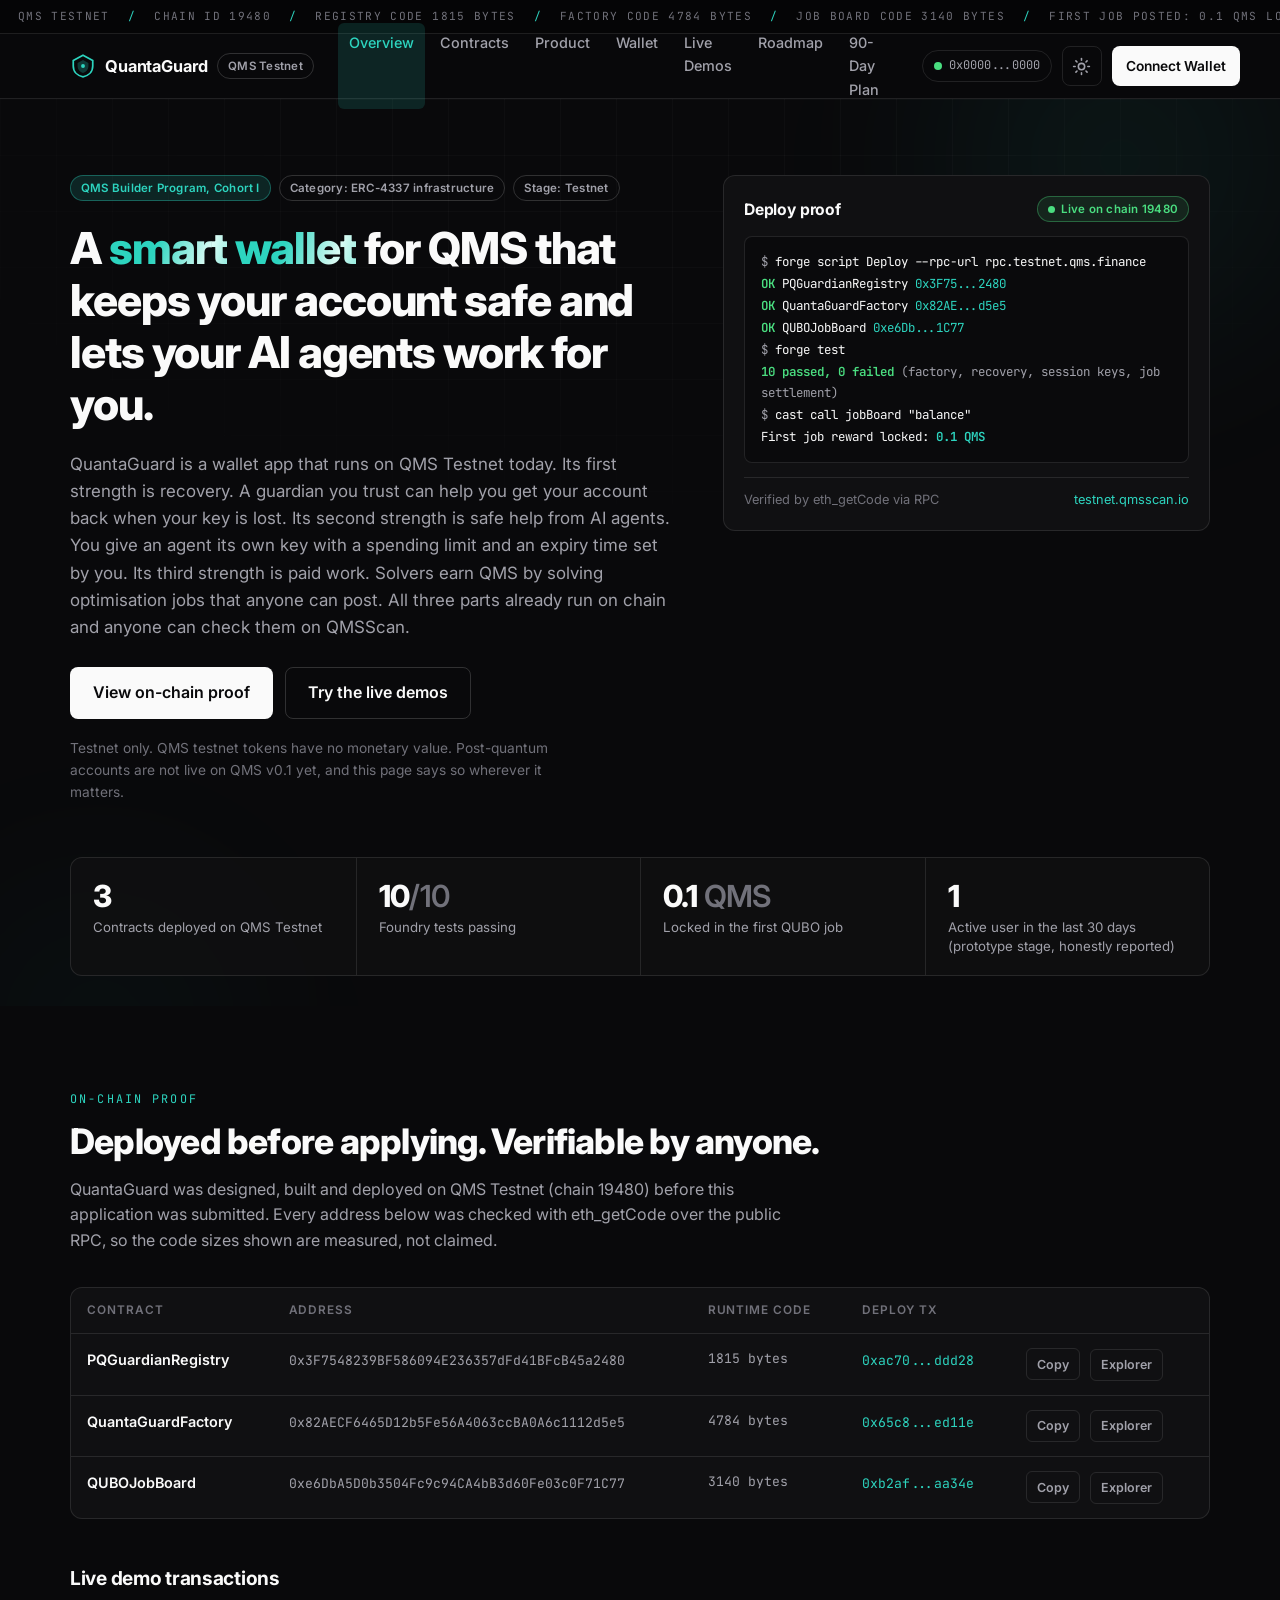
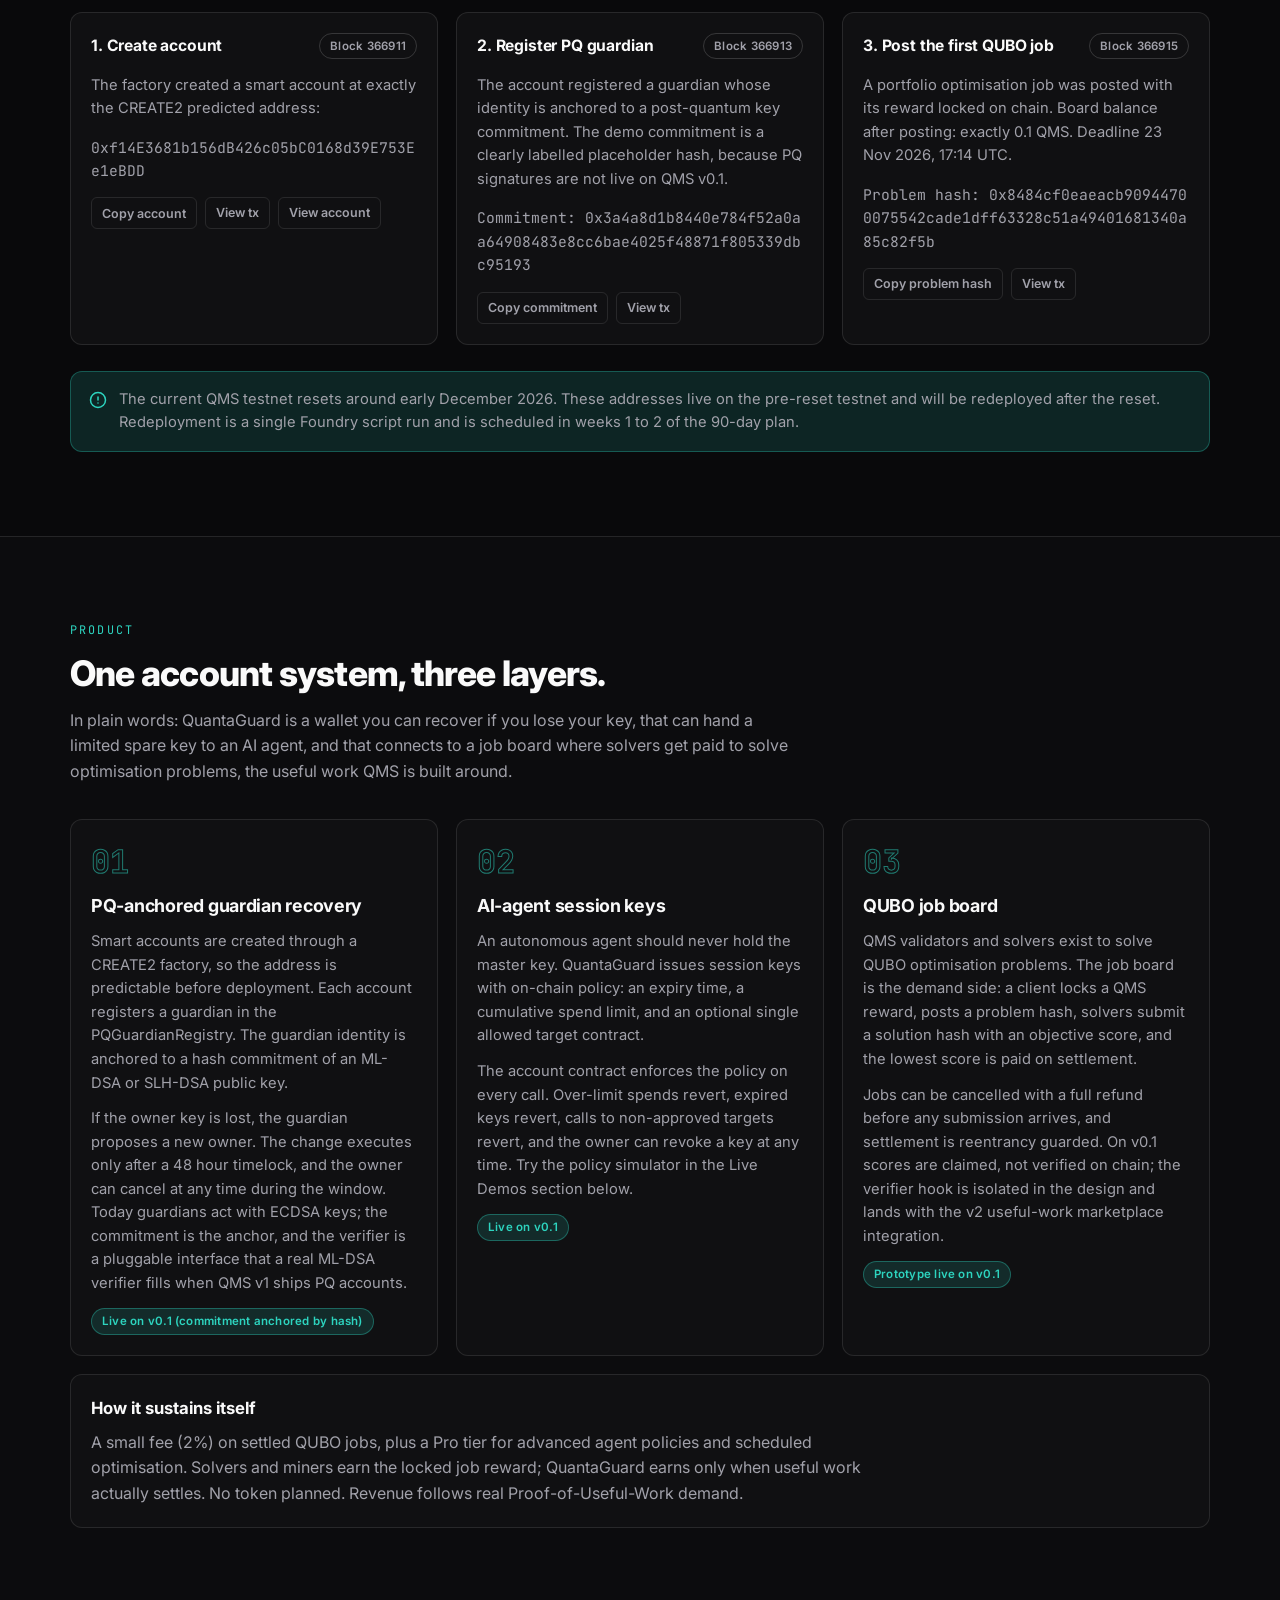
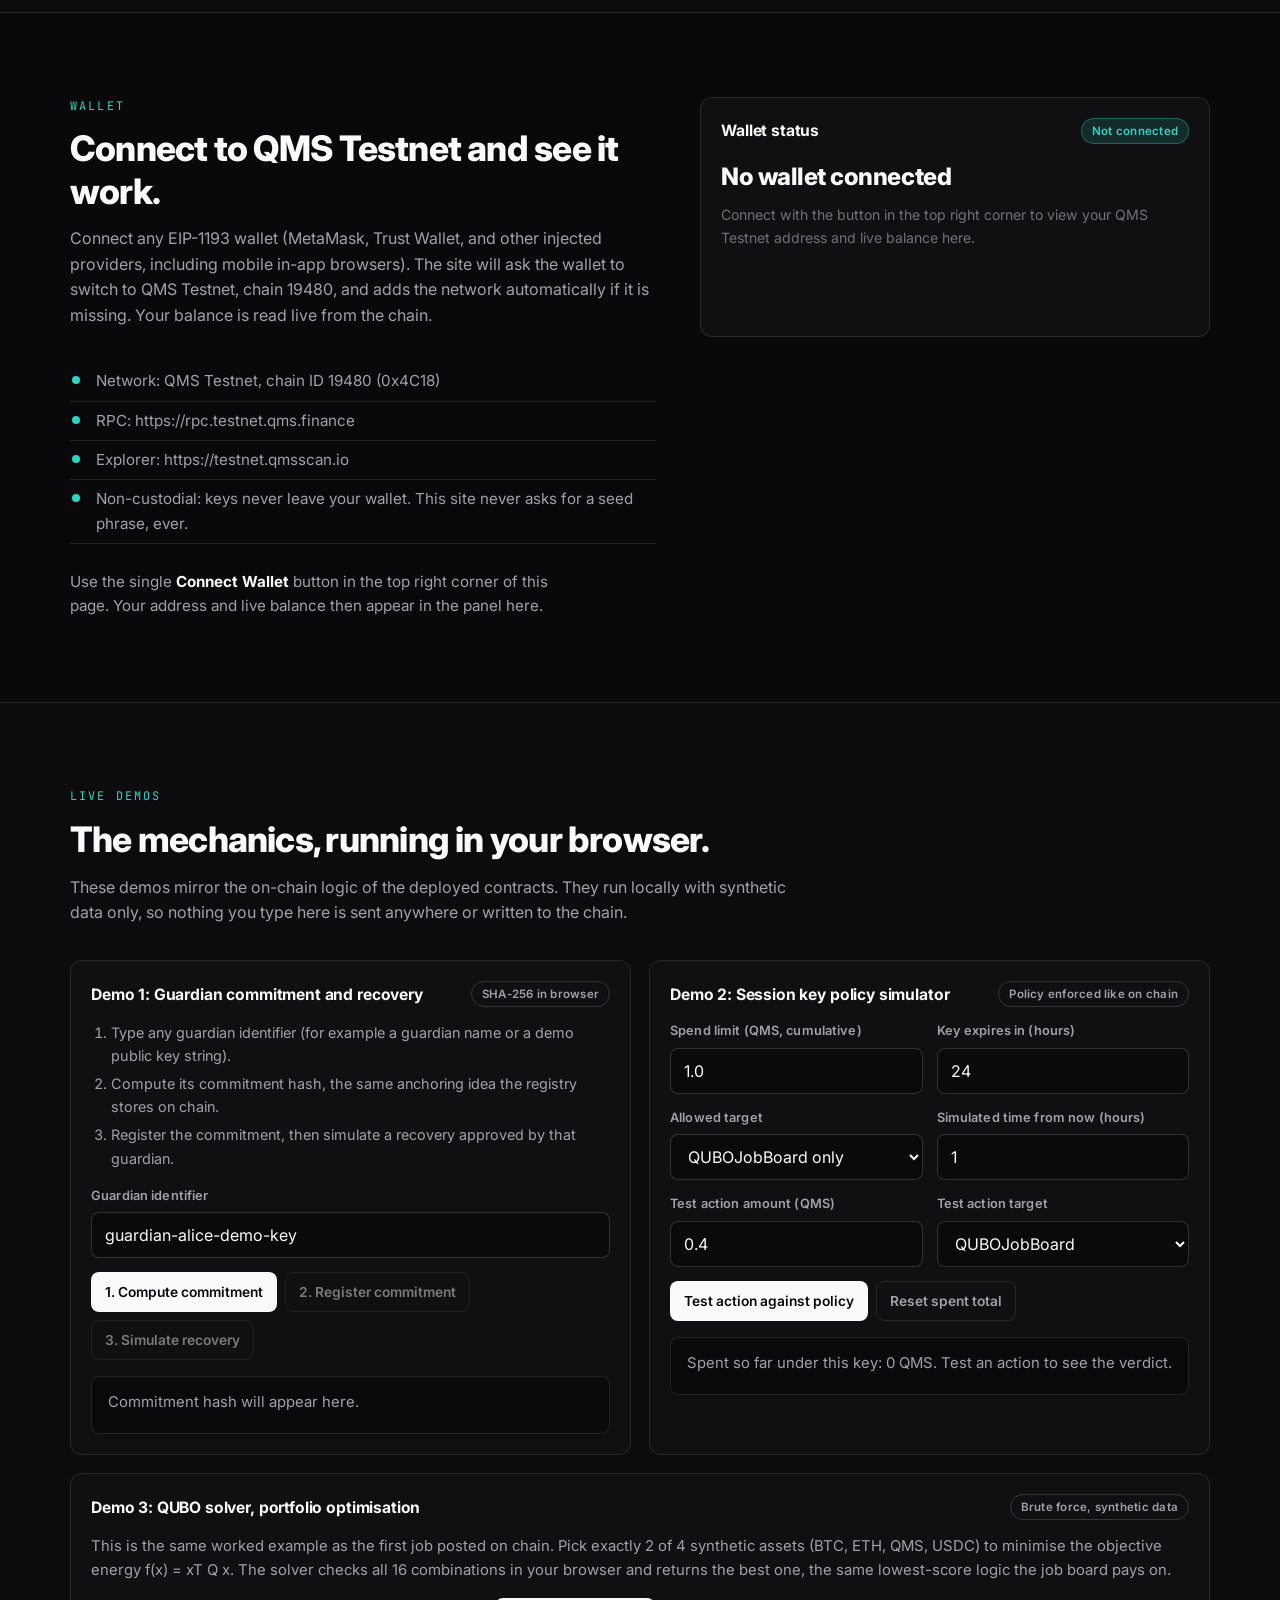
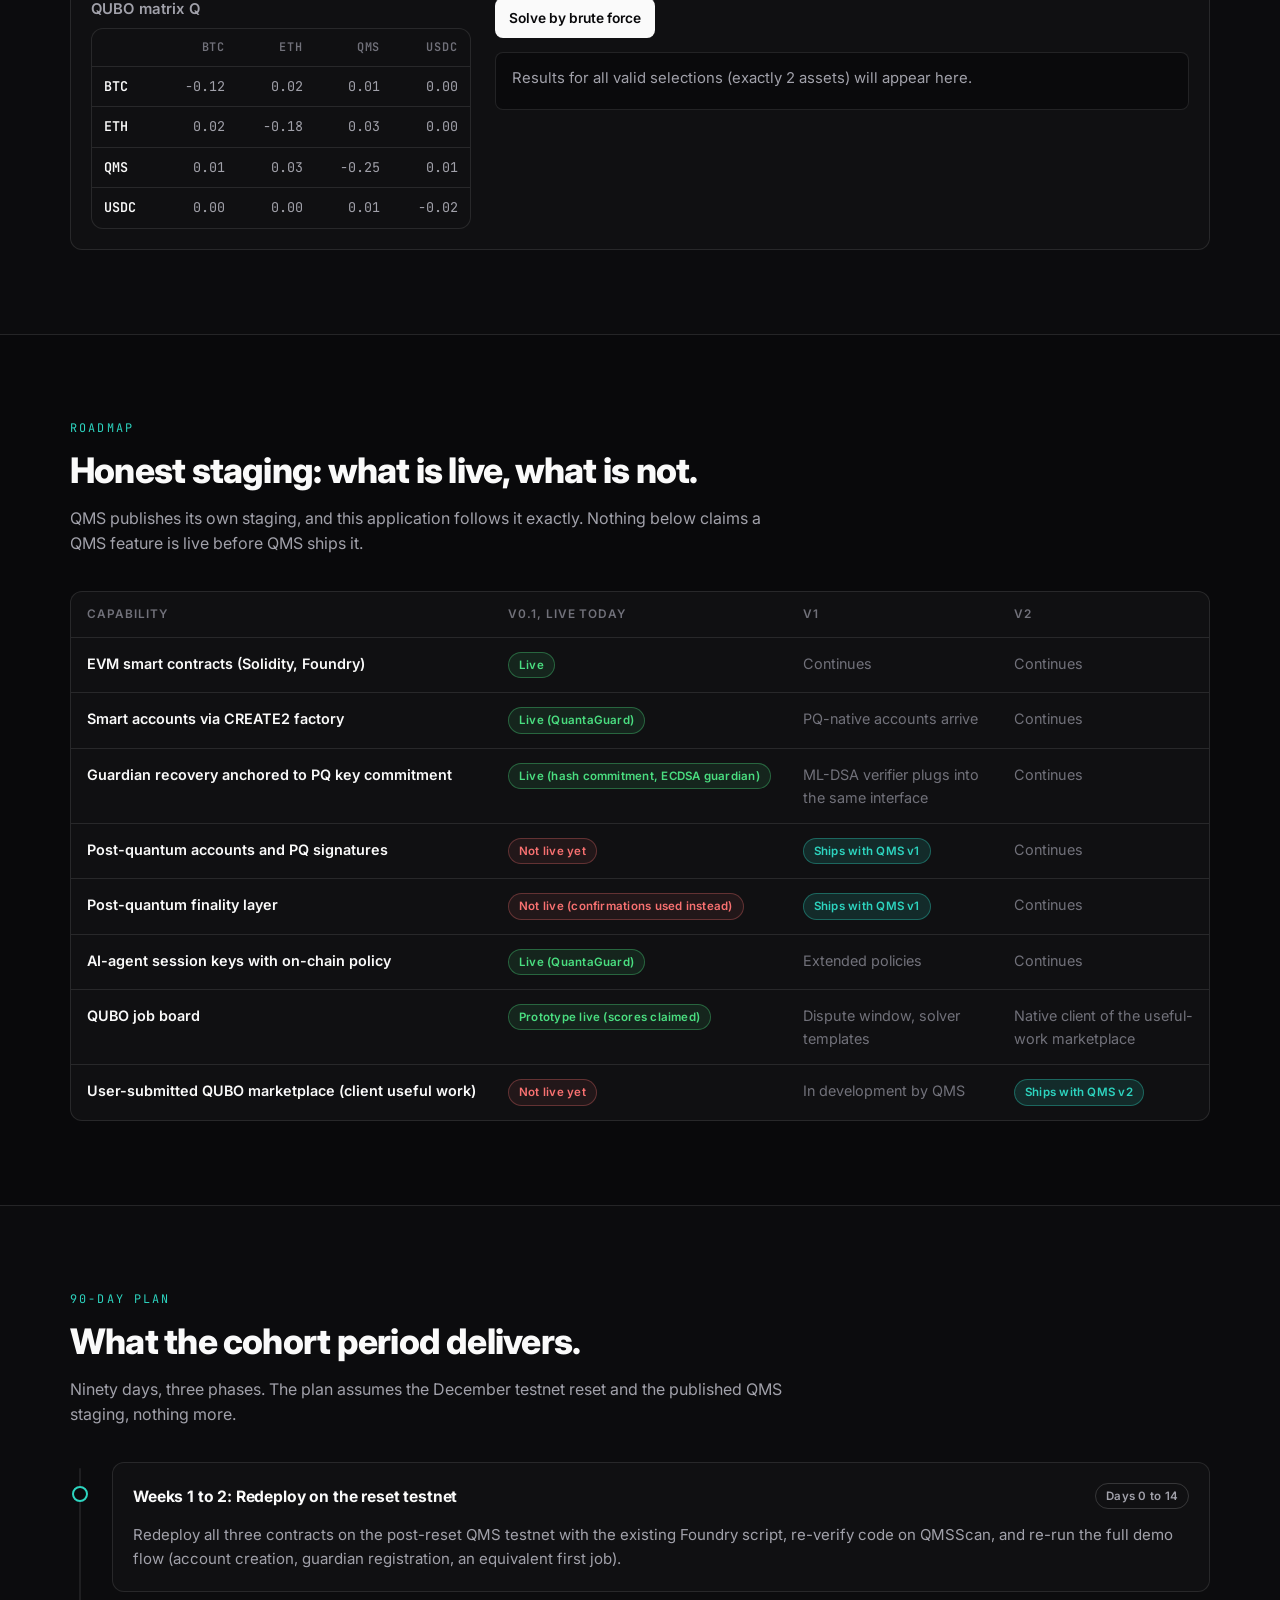
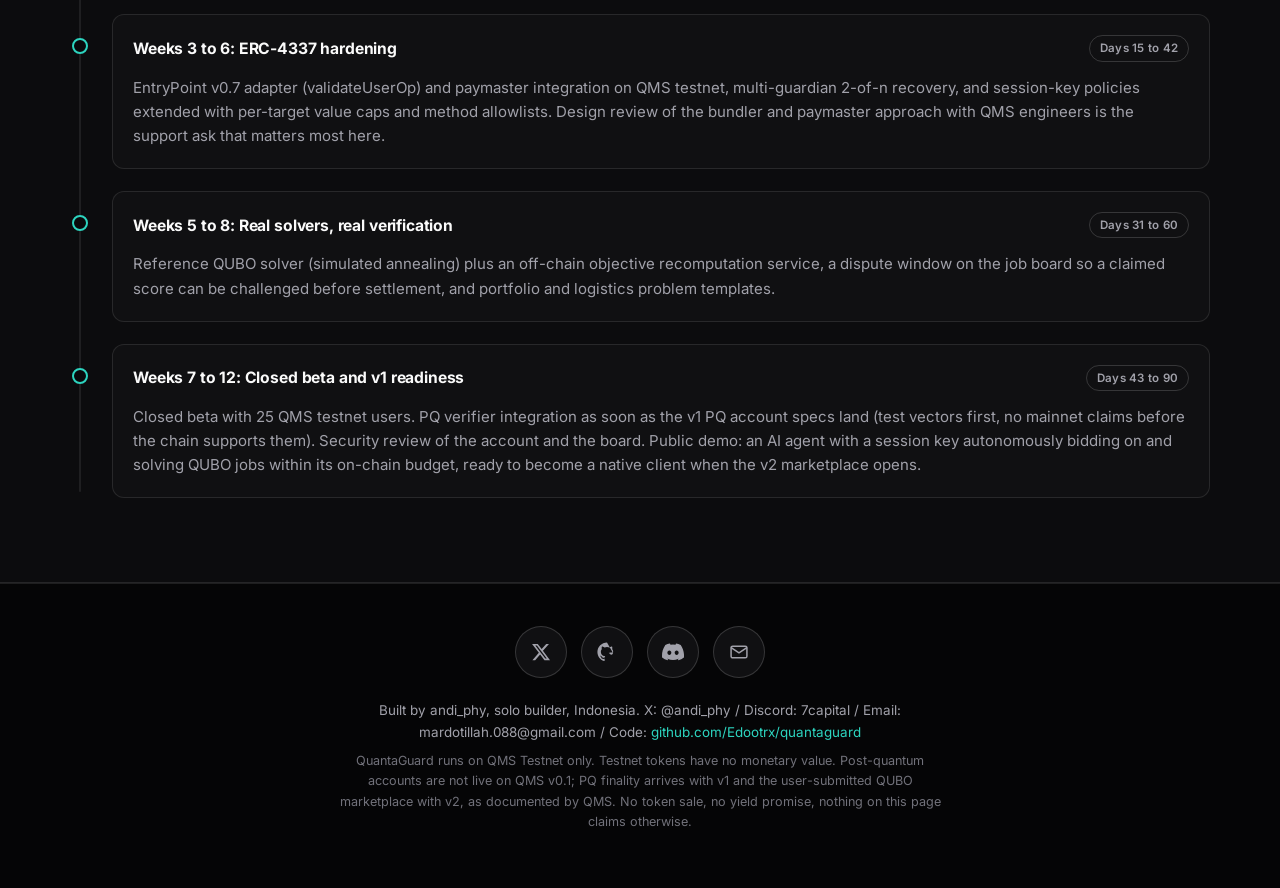
==== commit 89523000: "Footer: remove follower count next to the X handle" ====
--- a/site/index.html
+++ b/site/index.html
@@ -532,7 +532,7 @@
         <svg width="20" height="20" viewBox="0 0 24 24" fill="none" stroke="currentColor" stroke-width="1.8" stroke-linecap="round" stroke-linejoin="round" aria-hidden="true"><rect x="2.5" y="5" width="19" height="14" rx="2"/><path d="m3 7 9 6 9-6"/></svg>
       </a>
     </div>
-    <p class="footer-small">Built by andi_phy, solo builder, Indonesia. X: @andi_phy (1,139 followers) / Discord: 7capital / Email: mardotillah.088@gmail.com / Code: <a href="https://github.com/Edootrx/quantaguard" target="_blank" rel="noopener">github.com/Edootrx/quantaguard</a></p>
+    <p class="footer-small">Built by andi_phy, solo builder, Indonesia. X: @andi_phy / Discord: 7capital / Email: mardotillah.088@gmail.com / Code: <a href="https://github.com/Edootrx/quantaguard" target="_blank" rel="noopener">github.com/Edootrx/quantaguard</a></p>
     <p class="footer-small dim">QuantaGuard runs on QMS Testnet only. Testnet tokens have no monetary value. Post-quantum accounts are not live on QMS v0.1; PQ finality arrives with v1 and the user-submitted QUBO marketplace with v2, as documented by QMS. No token sale, no yield promise, nothing on this page claims otherwise.</p>
   </div>
 </footer>
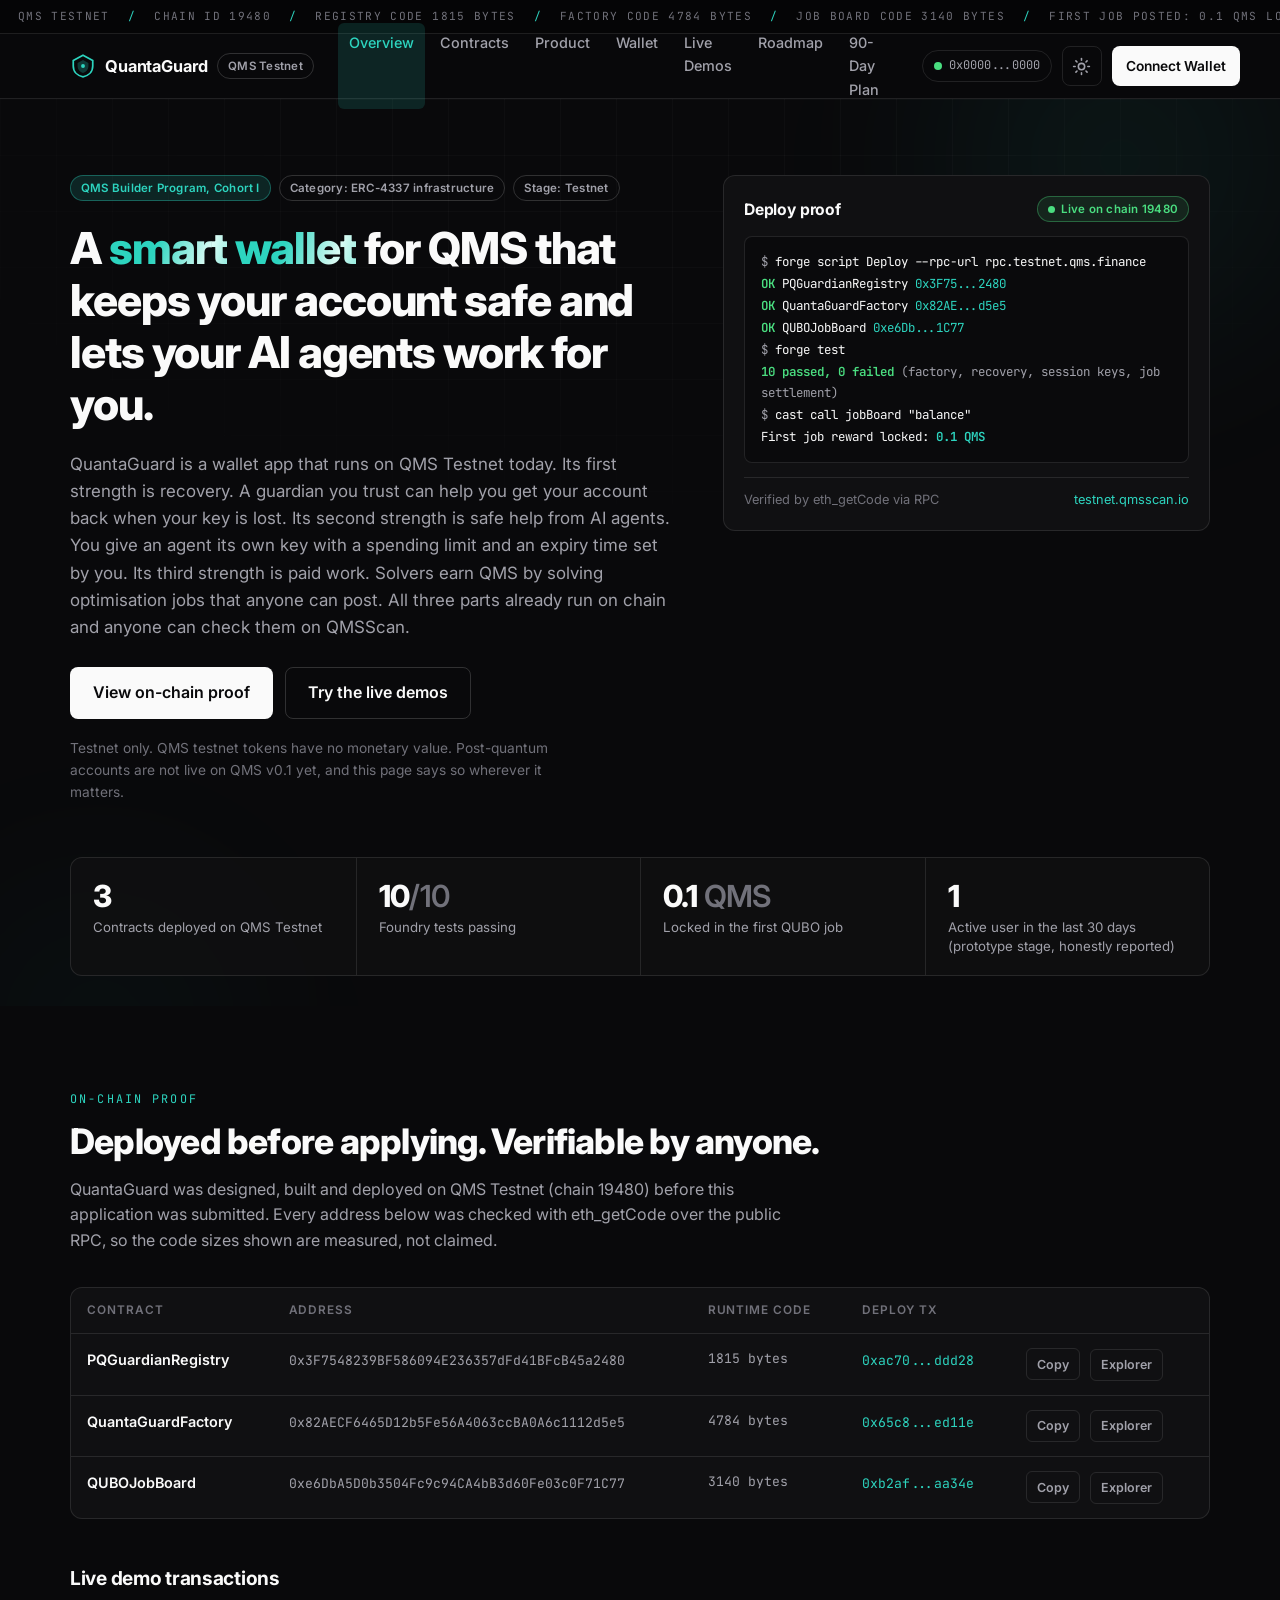
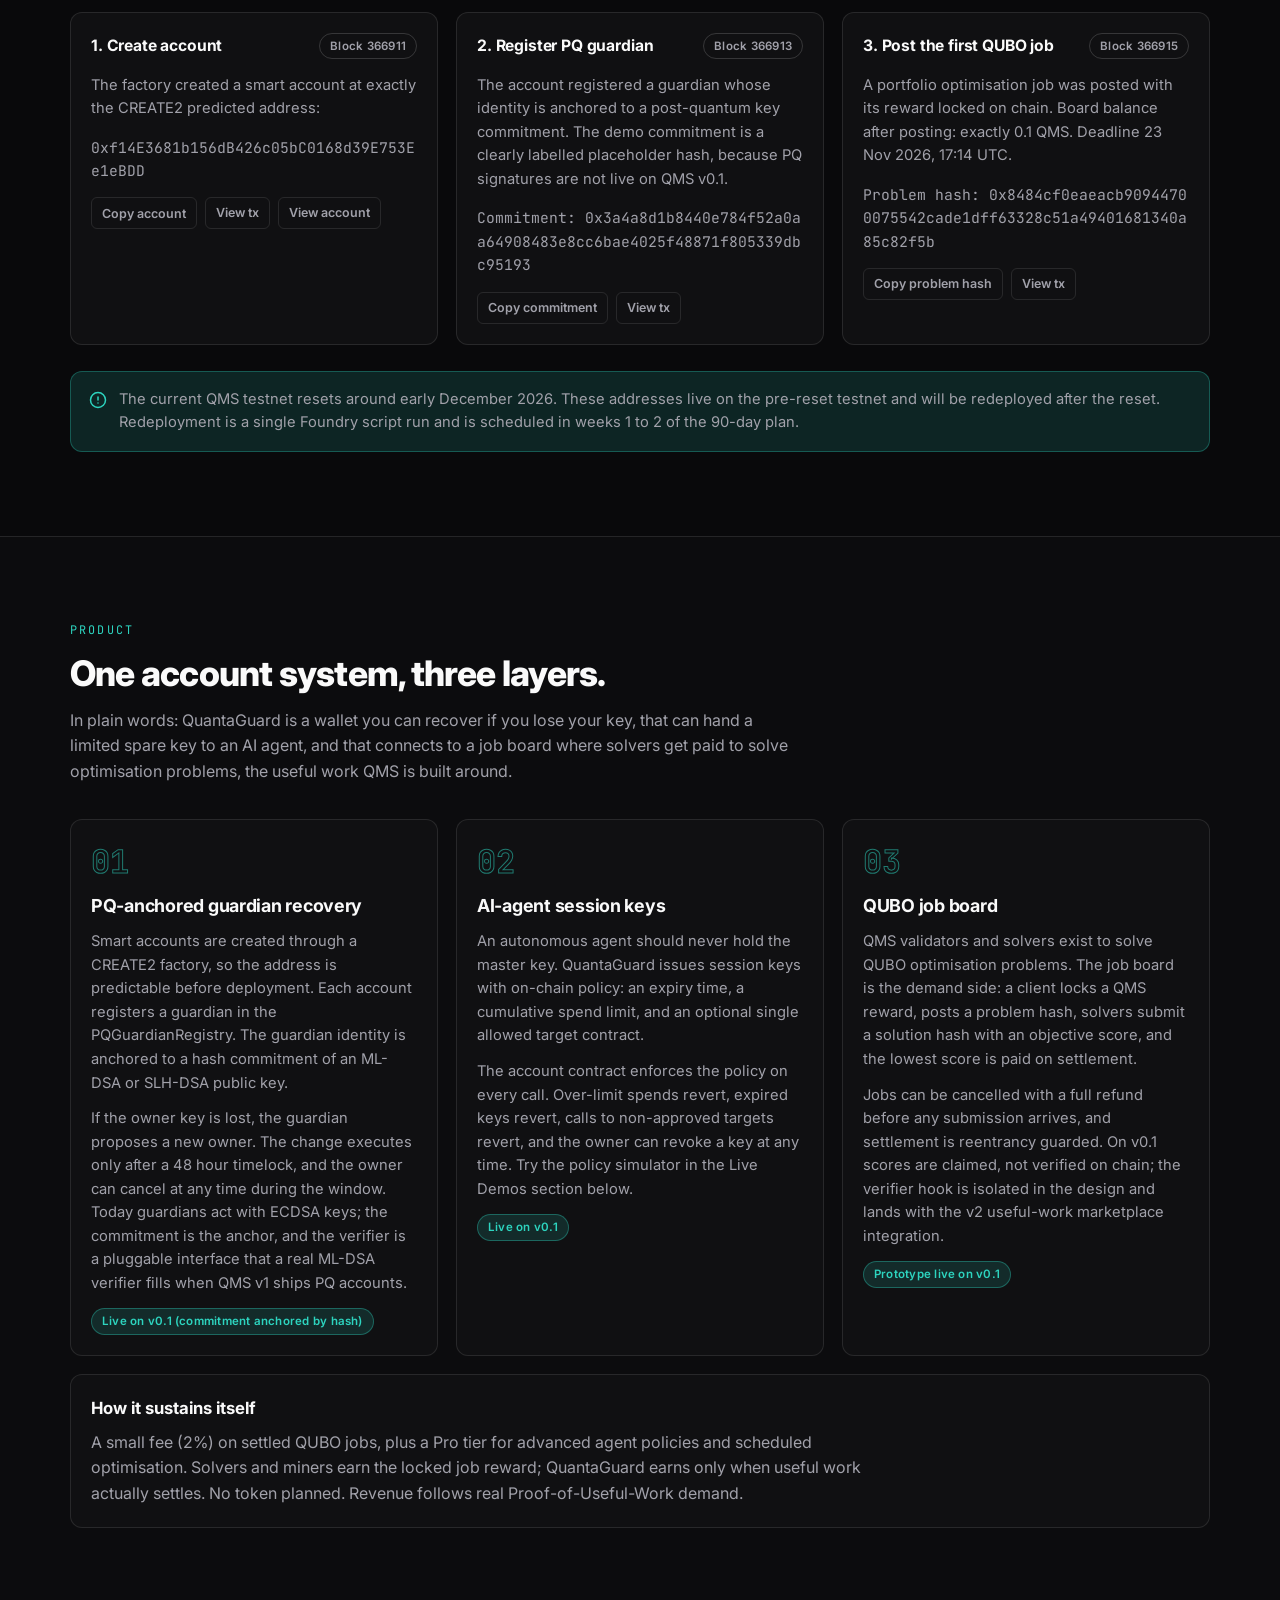
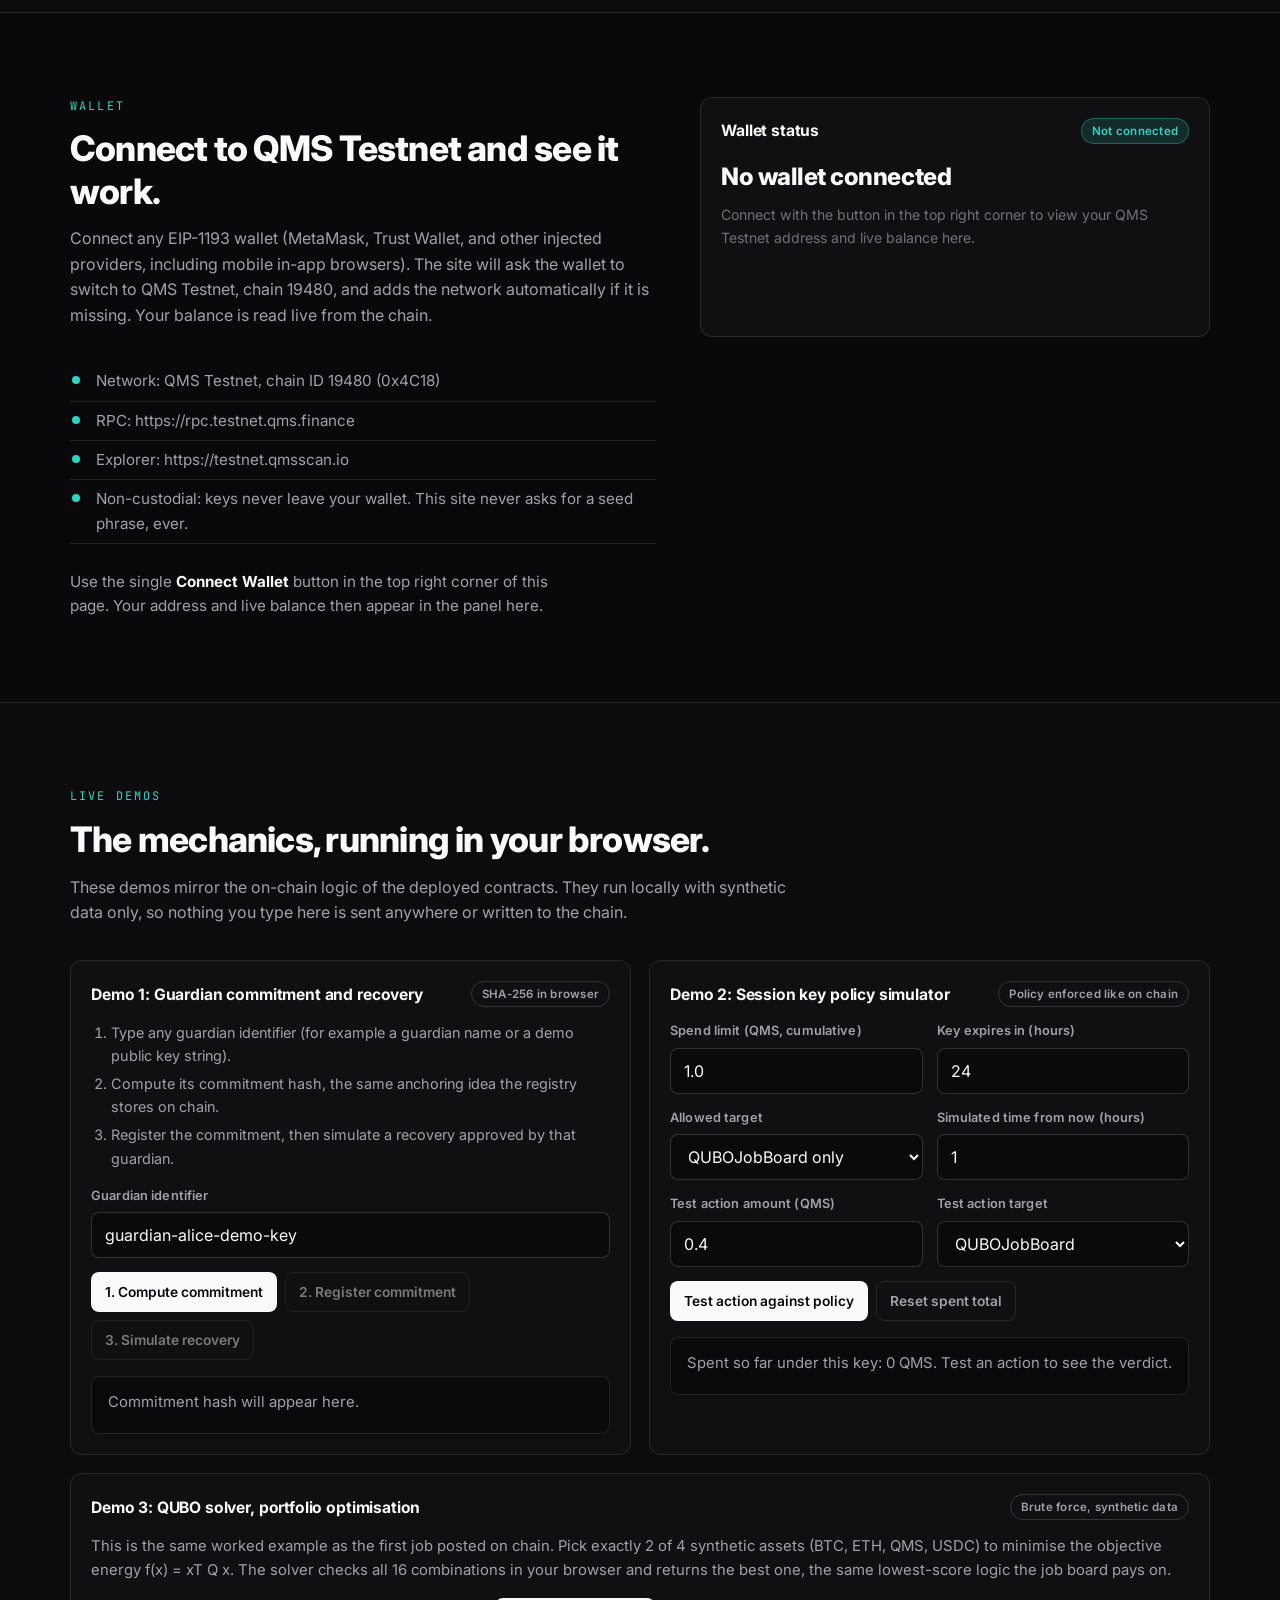
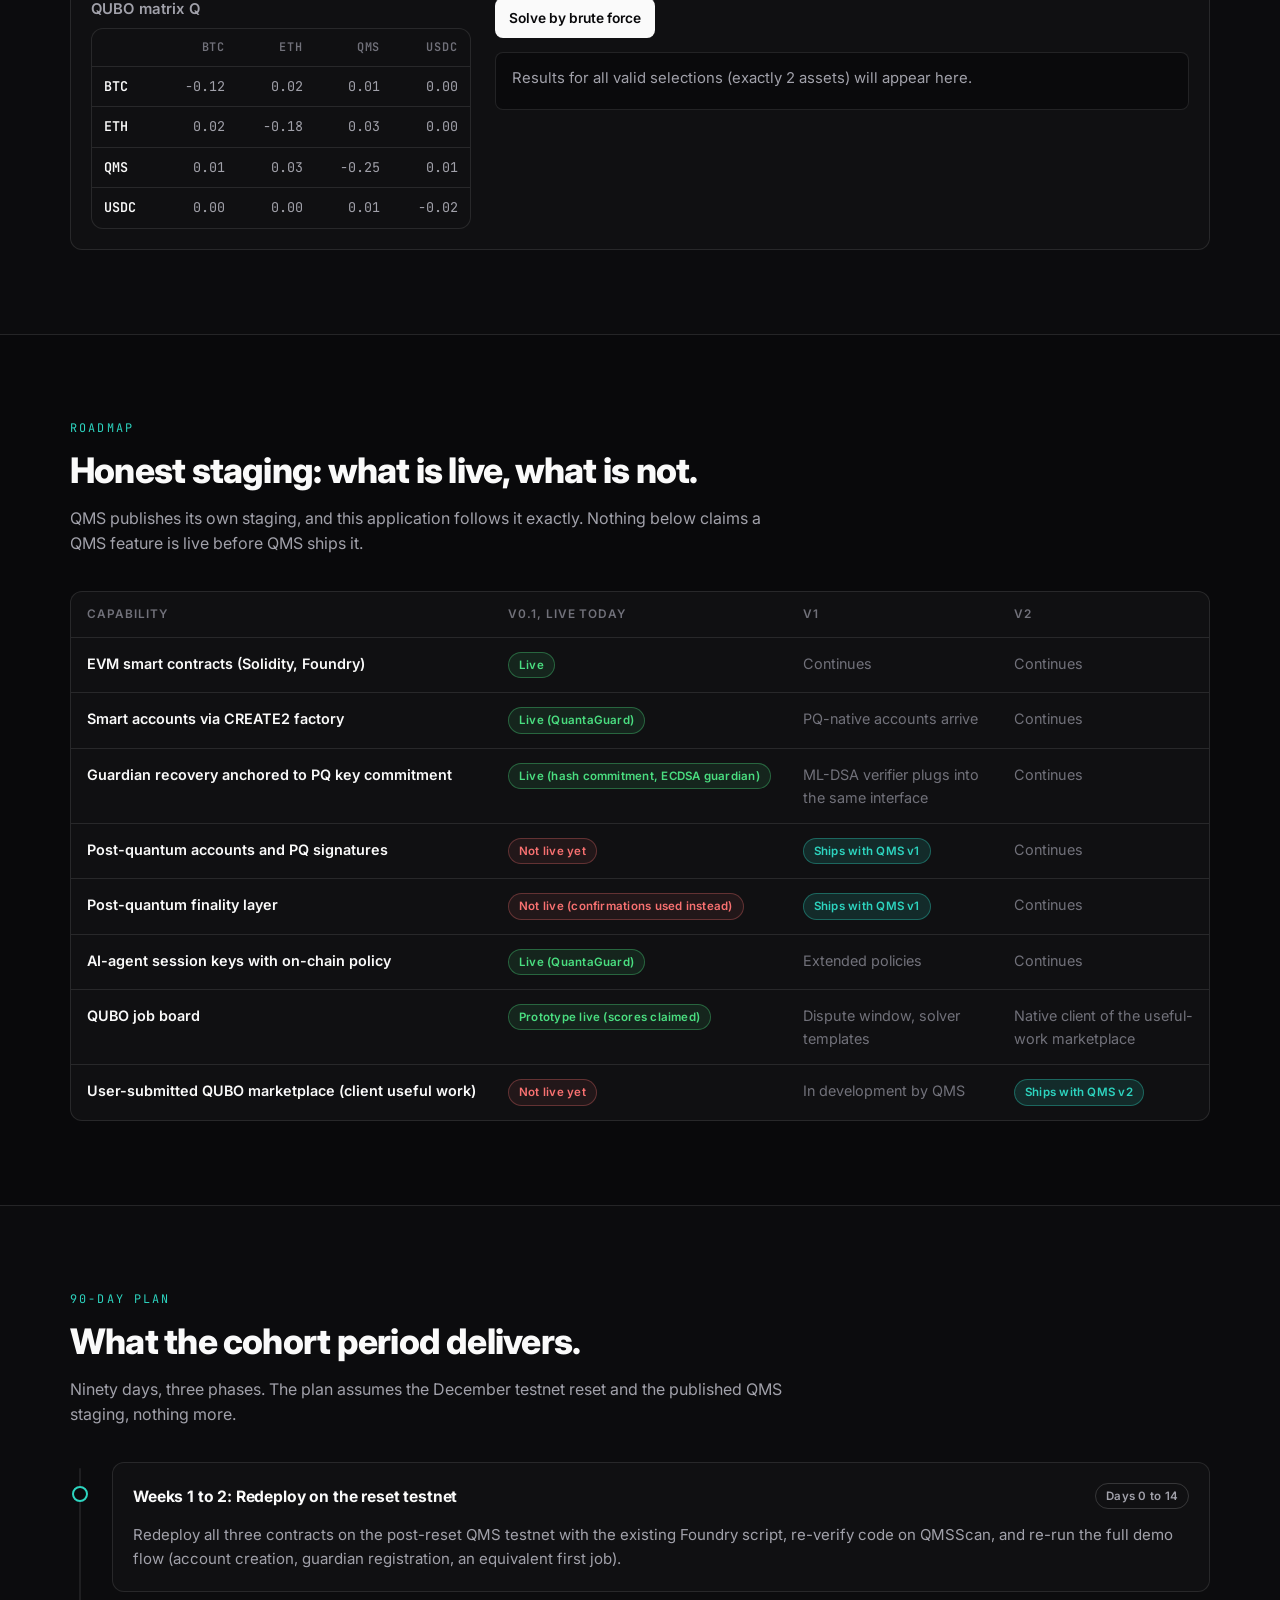
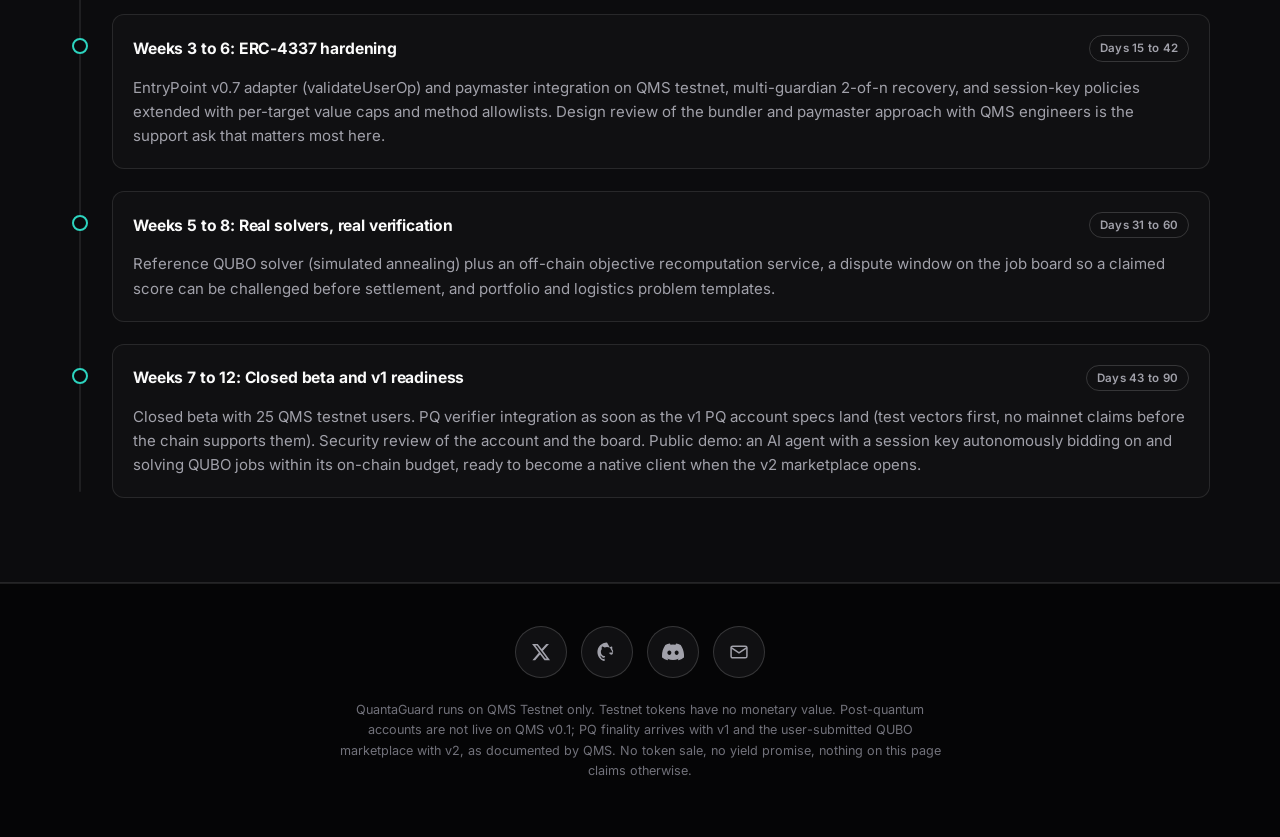
==== commit b28606ec: "Footer: drop the Built by line, the icon row already carries those links" ====
--- a/site/index.html
+++ b/site/index.html
@@ -532,7 +532,6 @@
         <svg width="20" height="20" viewBox="0 0 24 24" fill="none" stroke="currentColor" stroke-width="1.8" stroke-linecap="round" stroke-linejoin="round" aria-hidden="true"><rect x="2.5" y="5" width="19" height="14" rx="2"/><path d="m3 7 9 6 9-6"/></svg>
       </a>
     </div>
-    <p class="footer-small">Built by andi_phy, solo builder, Indonesia. X: @andi_phy / Discord: 7capital / Email: mardotillah.088@gmail.com / Code: <a href="https://github.com/Edootrx/quantaguard" target="_blank" rel="noopener">github.com/Edootrx/quantaguard</a></p>
     <p class="footer-small dim">QuantaGuard runs on QMS Testnet only. Testnet tokens have no monetary value. Post-quantum accounts are not live on QMS v0.1; PQ finality arrives with v1 and the user-submitted QUBO marketplace with v2, as documented by QMS. No token sale, no yield promise, nothing on this page claims otherwise.</p>
   </div>
 </footer>
